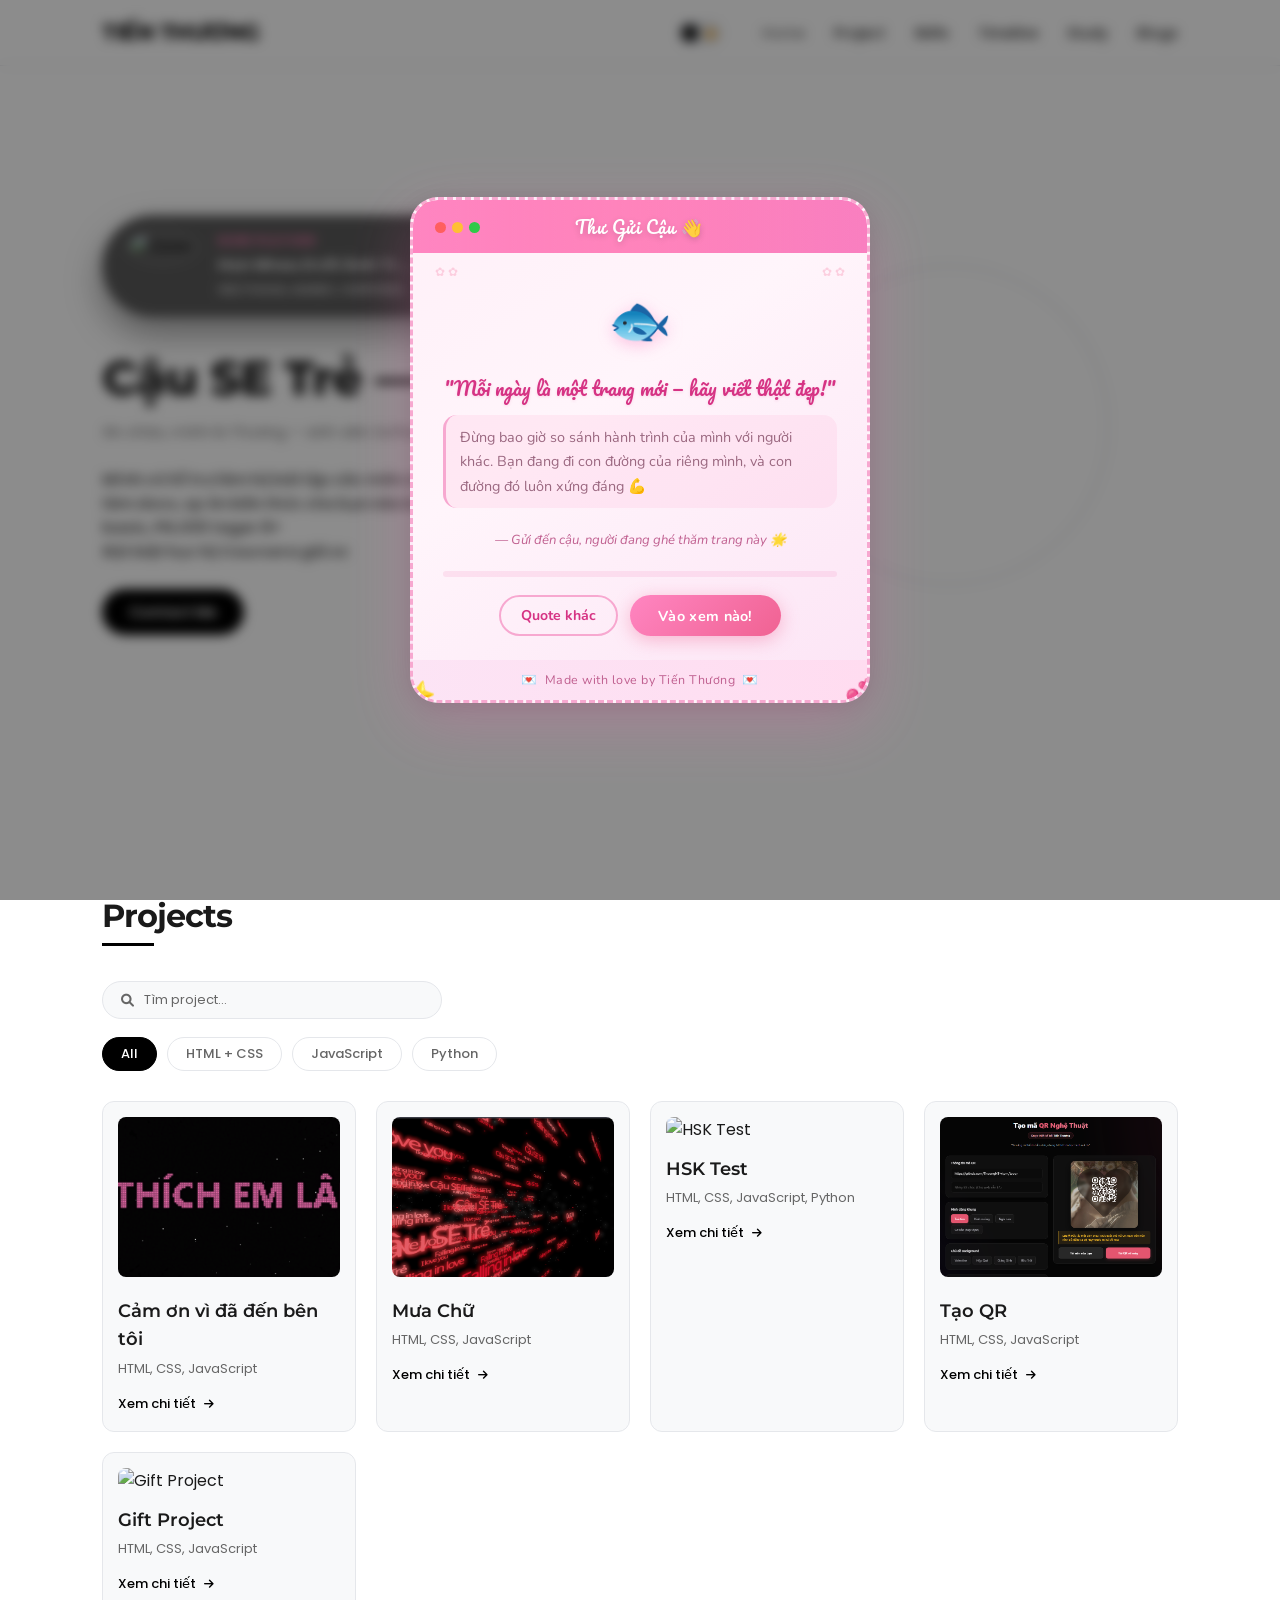
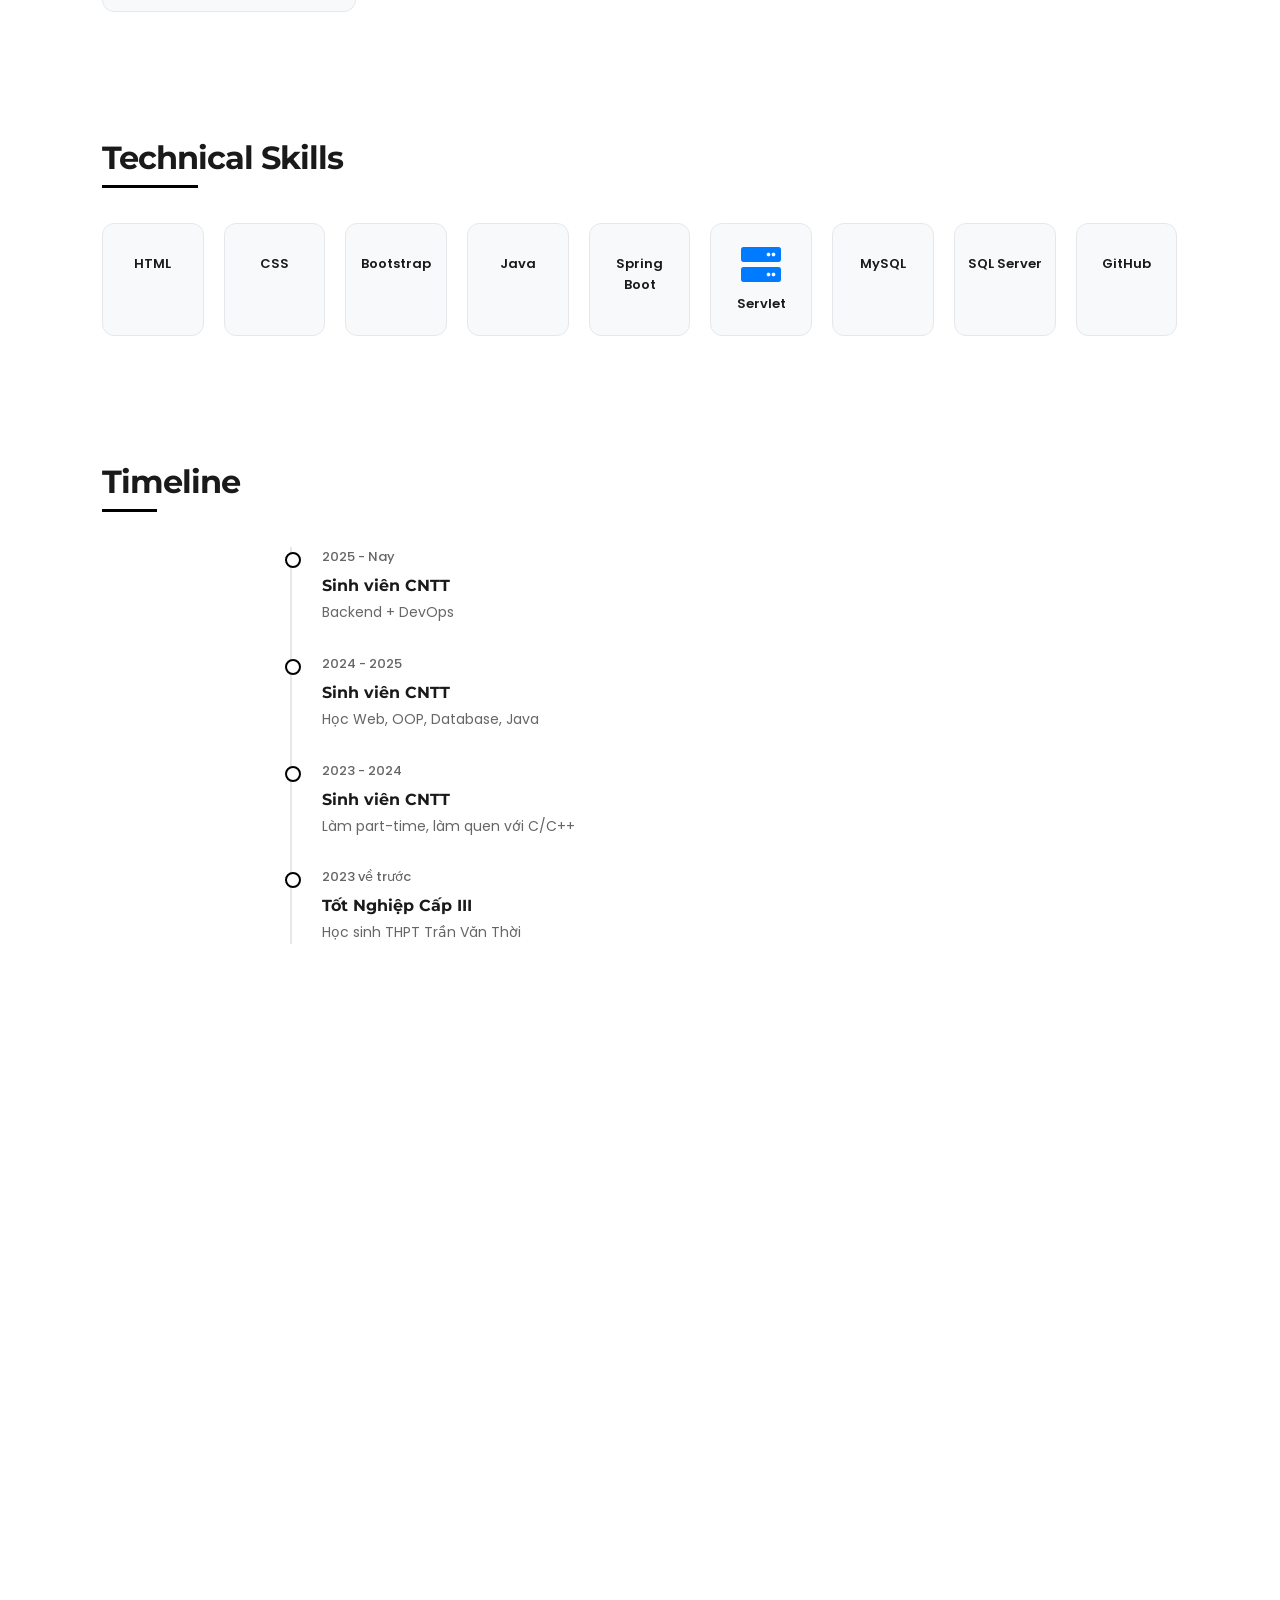
==== index.html @ 3445d82c "feat: implement welcome letter popup with supporting CSS, JS modules, and audio assets" ====
<!doctype html>
<html lang="vi">

<head>
  <meta charset="utf-8" />
  <meta name="viewport" content="width=device-width, initial-scale=1, viewport-fit=cover" />
  <meta name="theme-color" content="#111111" />
  <meta name="description"
    content="Portfolio của Nguyễn Tiến Thương - Sinh viên Software Engineering chuyên Backend, Java và Web Development. Chia sẻ dự án và tài liệu học tập CNTT." />

  <meta name="keywords"
    content="Nguyễn Tiến Thương, Thuong-Dev, Software Engineering, Java, Spring Boot, Portfolio sinh viên CNTT" />

  <meta name="author" content="Nguyễn Tiến Thương" />

  <link rel="canonical" href="https://thuongnt-ktpm.github.io/" />
  <meta property="og:title" content="Thuong-Dev — Software Engineering Portfolio" />
  <meta property="og:description" content="Khám phá các dự án lập trình và kho tài liệu học tập của Tiến Thương." />
  <meta property="og:image" content="image/avata.jpg" />
  <meta property="og:url" content="https://thuongnt-ktpm.github.io/" />
  <meta property="og:type" content="website" />

  <link rel="apple-touch-icon" sizes="180x180" href="image/apple-touch-icon.png" />

  <link rel="icon" type="image/png" sizes="32x32" href="image/favicon-32x32.png" />
  <link rel="icon" type="image/png" sizes="16x16" href="image/favicon-16x16.png" />
  <title>Thuong-Dev — Portfolio</title>

  <link rel="preconnect" href="https://fonts.googleapis.com" />
  <link rel="preconnect" href="https://fonts.gstatic.com" crossorigin />
  <link
    href="https://fonts.googleapis.com/css2?family=Inter:wght@300;400;500;600&family=Montserrat:wght@700;800&family=Poppins:wght@300;400;500;600&display=swap"
    rel="stylesheet" />

  <link rel="stylesheet" href="https://cdnjs.cloudflare.com/ajax/libs/font-awesome/6.0.0/css/all.min.css" />
  <link rel="stylesheet" href="https://cdn.jsdelivr.net/gh/devicons/devicon@latest/devicon.min.css" />

  <link rel="preload" href="image/avata.jpg" as="image" />
  <link id="theme-link" rel="stylesheet" href="css/styles.css" />
  <link rel="stylesheet" href="css/welcome-letter.css" />

  <script async src="https://www.googletagmanager.com/gtag/js?id=G-7ZXRVPT543"></script>
  <script>
    window.dataLayer = window.dataLayer || [];
    function gtag() {
      dataLayer.push(arguments);
    }
    gtag("js", new Date());

    gtag("config", "G-7ZXRVPT543");
  </script>

  <script src="https://cdn.jsdelivr.net/npm/canvas-confetti@1.9.2/dist/confetti.browser.min.js"></script>
</head>

<body>
  <div id="reading-progress"></div>
  <header class="animate-scroll from-top">
    <a href="#" class="logo">Tiến Thương</a>
    <div class="header-right">
      <div id="theme-toggle">
        <i class="fas fa-sun icon-sun"></i><i class="fas fa-moon icon-moon"></i>
      </div>
      <nav class="navbar">
        <a href="#home" class="active">Home</a>
        <a href="#projects">Project</a>
        <a href="#skills">Skills</a>
        <a href="#timeline">Timeline</a>
        <a href="#study">Study</a>
        <a href="https://thuongnt-ktpm.github.io/my-blog/" target="_blank">Blogs</a>
      </nav>
      <i class="fas fa-bars" id="menu-icon"></i>
    </div>
  </header>

  <section id="home" class="unified-hero">
    <div class="hero-text animate-scroll from-left">
      <div class="music-widget" id="musicWidget">
        <div class="album-wrapper">
          <img src="image/avata.jpg" alt="Cover" class="cover" id="trackCover" />
        </div>

        <div class="info">
          <div class="tag">NOW PLAYING</div>
          <h3 class="title" id="trackTitle">Hẹn Nhau Dưới Ánh Trăng</h3>
          <p class="artist" id="trackArtist">HIEUTHUHAI, MANBO, HURRYKNG</p>
        </div>

        <div class="controls-wrapper">
          <button class="prev-btn" id="prevBtn"><i class="fas fa-step-backward"></i></button>
          <button class="play-btn" id="playBtn">
            <div class="icon-play"></div>
            <div class="icon-pause"></div>
          </button>
          <button class="next-btn" id="nextBtn"><i class="fas fa-step-forward"></i></button>
        </div>

        <audio id="audioPlayer" src="hennhauduoianhtrang.mp3"></audio>
      </div>

      <h1>
        Cậu SE Trẻ — <span id="typing-text"></span><span class="typing-cursor">|</span>
      </h1>
      <p class="bio">
        Xin chào, mình là Thương — sinh viên Software Engineering.<br /><br />
        <b>
          Mình có hỗ trợ làm hộ bài tập các môn chuyên ngành, slide, edit video, làm docx, sp ôn kiến thức
          cho bạn nào bị mất gốc Java và HTML+CSS basic, PRJ301 tager 8+
          <strong><br />Đặt biệt học hộ Coursera giá sv</strong>
        </b>
      </p>
      <a href="https://m.me/tien.thuong.674774" class="study-btn" style="padding: 10px 25px; font-size: 14px"
        target="_blank">Contact Me</a>
    </div>
    <div class="hero-img animate-scroll from-right">
      <img src="image/avata.jpg" alt="Avatar" />
    </div>
  </section>

  <section id="projects">
    <h2 class="heading animate-scroll from-bottom">Projects</h2>

    <div class="project-search-wrap">
      <i class="fas fa-search"></i>
      <input type="text" id="projectSearch" placeholder="Tìm project..." autocomplete="off" />
    </div>

    <div class="project-filters">
      <button class="filter-btn active" data-filter="all">All</button>
      <button class="filter-btn" data-filter="html-css">HTML + CSS</button>
      <button class="filter-btn" data-filter="javascript">JavaScript</button>
      <button class="filter-btn" data-filter="python">Python</button>
    </div>
    <div class="projects-grid"></div>
    <div class="projects-grid">
      <div class="project-card animate-scroll from-left" data-tags="html-css javascript">
        <img src="image/image.png" alt="anh thich em rồi" loading="lazy" />
        <div class="project-info">
          <h4>Cảm ơn vì đã đến bên tôi</h4>
          <p>HTML, CSS, JavaScript</p>
          <a href="https://thuongnt-ktpm.github.io/tienthuongchu/" target="_blank" class="project-btn">
            Xem chi tiết <i class="fas fa-arrow-right"></i>
          </a>
        </div>
      </div>
      <div class="project-card animate-scroll from-left" data-tags="html-css javascript">
        <img src="image/muachu.png" alt="Mưa Chữ" loading="lazy" />
        <div class="project-info">
          <h4>Mưa Chữ</h4>
          <p>HTML, CSS, JavaScript</p>
          <a href="https://thuongnt-ktpm.github.io/thuongkv/" target="_blank" class="project-btn">
            Xem chi tiết <i class="fas fa-arrow-right"></i>
          </a>
        </div>
      </div>

      <div class="project-card animate-scroll from-right" data-tags="html-css javascript python">
        <img src="image/hsk.png" alt="HSK Test" loading="lazy" />
        <div class="project-info">
          <h4>HSK Test</h4>
          <p>HTML, CSS, JavaScript, Python</p>
          <a href="https://thuongnt-ktpm.github.io/kkk/" target="_blank" class="project-btn">
            Xem chi tiết <i class="fas fa-arrow-right"></i>
          </a>
        </div>
      </div>

      <div class="project-card animate-scroll from-left" data-tags="html-css javascript">
        <img src="image/taoqr.png" alt="Tạo QR" loading="lazy" />
        <div class="project-info">
          <h4>Tạo QR</h4>
          <p>HTML, CSS, JavaScript</p>
          <a href="https://thuongnt-ktpm.github.io/taoqr/" target="_blank" class="project-btn">
            Xem chi tiết <i class="fas fa-arrow-right"></i>
          </a>
        </div>
      </div>


      <div class="project-card animate-scroll from-left" data-tags="html-css javascript">
        <img src="image/gopqua.png" alt="Gift Project" loading="lazy" />
        <div class="project-info">
          <h4>Gift Project</h4>
          <p>HTML, CSS, JavaScript</p>
          <a href="https://thuongnt-ktpm.github.io/Demo_hop_qua/" target="_blank" class="project-btn">
            Xem chi tiết <i class="fas fa-arrow-right"></i>
          </a>
        </div>
      </div>


    </div>
  </section>

  <section id="skills">
    <h2 class="heading animate-scroll from-bottom">Technical Skills</h2>
    <div class="skills-grid animate-scroll from-bottom">
      <div class="skill-item" data-tip="Advanced ⭐⭐⭐⭐⭐">
        <i class="devicon-html5-plain colored"></i><span>HTML</span>
      </div>
      <div class="skill-item" data-tip="Advanced ⭐⭐⭐⭐⭐">
        <i class="devicon-css3-plain colored"></i><span>CSS</span>
      </div>
      <div class="skill-item" data-tip="Intermediate ⭐⭐⭐">
        <i class="devicon-bootstrap-plain colored"></i><span>Bootstrap</span>
      </div>

      <div class="skill-item" data-tip="Intermediate ⭐⭐⭐⭐⭐">
        <i class="devicon-java-plain colored"></i>
        <span>Java</span>
      </div>

      <div class="skill-item" data-tip="Beginner ⭐⭐">
        <i class="devicon-spring-original colored"></i><span>Spring Boot</span>
      </div>
      <div class="skill-item" data-tip="Intermediate ⭐⭐⭐⭐⭐">
        <i class="fas fa-server" style="color: #007bff"></i><span>Servlet</span>
      </div>
      <div class="skill-item" data-tip="Intermediate ⭐⭐⭐⭐">
        <i class="devicon-mysql-plain colored"></i><span>MySQL</span>
      </div>
      <div class="skill-item" data-tip="Intermediate ⭐⭐⭐⭐">
        <i class="devicon-microsoftsqlserver-plain colored"></i>
        <span>SQL Server</span>
      </div>
      <div class="skill-item" data-tip="Daily use ⭐⭐⭐⭐⭐">
        <i class="devicon-github-original"></i><span>GitHub</span>
      </div>
    </div>
  </section>

  <section id="timeline">
    <h2 class="heading animate-scroll from-bottom">Timeline</h2>
    <div class="timeline-container">
      <div class="timeline-item animate-scroll from-left">
        <span class="time-stamp">2025 - Nay</span>
        <div class="timeline-content">
          <h3>Sinh viên CNTT</h3>
          <p>Backend + DevOps</p>
        </div>
      </div>
      <div class="timeline-item animate-scroll from-right">
        <span class="time-stamp">2024 - 2025</span>
        <div class="timeline-content">
          <h3>Sinh viên CNTT</h3>
          <p>Học Web, OOP, Database, Java</p>
        </div>
      </div>
      <div class="timeline-item animate-scroll from-left">
        <span class="time-stamp">2023 - 2024</span>
        <div class="timeline-content">
          <h3>Sinh viên CNTT</h3>
          <p>Làm part-time, làm quen với C/C++</p>
        </div>
      </div>
      <div class="timeline-item animate-scroll from-right">
        <span class="time-stamp">2023 về trước</span>
        <div class="timeline-content">
          <h3>Tốt Nghiệp Cấp III</h3>
          <p>Học sinh THPT Trần Văn Thời</p>
        </div>
      </div>
    </div>
  </section>

  <section id="study">
    <div class="study-banner animate-scroll from-bottom">
      <h2>Study Materials</h2>
      <p>Kho tài liệu trong quá trình học đại học</p>
      <a href="https://thuongnt-ktpm.github.io/learn/" target="_blank" class="study-btn">
        Truy cập ngay
        <i class="fas fa-external-link-alt" style="margin-left: 10px"></i>
      </a>
    </div>
  </section>

  <button id="scroll-top" aria-label="Scroll to top">
    <i class="fas fa-arrow-up"></i>
  </button>

  <footer class="animate-scroll from-bottom" id="end">
    <div class="social-icons">
      <a href="https://www.facebook.com/tien.thuong.674774" class="social-link" target="_blank" rel="noopener"><i
          class="fab fa-facebook-f"></i></a>
      <a href="https://github.com/thuongnt-ktpm" class="social-link" target="_blank" rel="noopener"><i
          class="fab fa-github"></i></a>
      <button class="copy-email-btn" id="copyEmailBtn" title="Copy email">
        <i class="fas fa-envelope"></i>
        <span class="tooltip">Đã copy! 📋</span>
      </button>
      <a href="https://www.tiktok.com/@tin.thuong49" class="social-link"><i class="fab fa-tiktok"></i></a>
    </div>
    <div class="visitor-badge">
      <span>👁️ Lượt xem:</span>
      <img src="https://hits.sh/thuongnt-ktpm.github.io.svg?style=flat-square&color=555&labelColor=000"
        alt="visitor count" loading="lazy" />
    </div>
    <p style="margin-top: 15px">© 2024 Nguyen Tien Thuong. Thanks.</p>
  </footer>


  <div class="letter-hearts" id="letterHearts">
    <span>💕</span><span>🌸</span><span>✨</span><span>💖</span><span>🌷</span>
    <span>⭐</span><span>💫</span><span>🌺</span><span>💗</span><span>🎀</span>
  </div>


  <div id="welcome-overlay" role="dialog" aria-modal="true" aria-labelledby="letter-title">
    <div id="welcome-letter">

      <span class="letter-sticker letter-sticker-tl" style="--r:-20deg">🎀</span>
      <span class="letter-sticker letter-sticker-tr" style="--r:20deg">🌸</span>
      <span class="letter-sticker letter-sticker-bl" style="--r:15deg">⭐</span>
      <span class="letter-sticker letter-sticker-br" style="--r:-15deg">💕</span>


      <div class="letter-header">
        <div class="letter-dots">
          <span></span><span></span><span></span>
        </div>
        <span class="letter-brand">Thư Gửi Cậu <span class="wave-emoji">👋</span></span>
        <div style="width:48px"></div>
      </div>


      <div class="letter-body">
        <span class="letter-icon" id="letterIcon">🌸</span>
        <p class="letter-quote" id="letter-title"></p>
        <p class="letter-sub" id="letterSub"></p>
        <p class="letter-author" id="letterAuthor"></p>


        <div class="letter-progress-wrap">
          <div class="letter-progress-bar" id="letterProgressBar"></div>
        </div>

        <div class="letter-actions">
          <button class="btn-next-quote" id="btnNextQuote" onclick="nextWelcomeQuote()"> Quote khác</button>
          <button class="btn-close-letter" id="btnCloseLetter" onclick="closeWelcomeLetter()">Vào xem nào!</button>
        </div>
      </div>


      <div class="letter-footer">
        💌 &nbsp;Made with love by Tiến Thương &nbsp;💌
      </div>
    </div>
  </div>


  <script src="js/notifications.js" defer></script>
  <script src="js/ui-core.js" defer></script>
  <script src="js/navigation.js" defer></script>
  <script src="js/effects.js" defer></script>
  <script src="js/projects.js" defer></script>
  <script src="js/music.js" defer></script>

  <script src="js/welcome-letter.js" defer></script>
</body>

</html>
---- css/styles.css ----
/* --- CSS VARIABLES --- */
:root {
  --bg-color: #ffffff;
  --card-bg: #f8f9fa;
  --text-color: #1a1a1a;
  --text-muted: #666666;
  --accent-color: #000000;
  --border-color: #e5e7eb;
  --header-bg: rgba(255, 255, 255, 0.95);
  --shadow: 0 4px 15px rgba(0, 0, 0, 0.05);
  --transition: all 0.3s ease-in-out;
}

body.dark-mode {
  --bg-color: #111111;
  --card-bg: #1f1f1f;
  --text-color: #ffffff;
  --text-muted: #a0a0a0;
  --accent-color: #ffffff;
  --border-color: #333333;
  --header-bg: rgba(17, 17, 17, 0.95);
  --shadow: 0 4px 15px rgba(255, 255, 255, 0.05);
}

* {
  margin: 0;
  padding: 0;
  box-sizing: border-box;
  text-decoration: none;
  list-style: none;
  scroll-behavior: smooth;
}

a, button, .play-btn, #theme-toggle, #menu-icon {
  -webkit-tap-highlight-color: transparent;
  touch-action: manipulation;
}


body {
  font-family: "Poppins", sans-serif;
  background-color: var(--bg-color);
  color: var(--text-color);
  line-height: 1.6;
  overflow-x: hidden;
  transition: background-color 0.3s, color 0.3s;
}

/* Custom Scrollbar */
::-webkit-scrollbar {
  width: 8px;
}

::-webkit-scrollbar-track {
  background: var(--bg-color);
}

::-webkit-scrollbar-thumb {
  background: #888;
  border-radius: 4px;
}

::-webkit-scrollbar-thumb:hover {
  background: #555;
}

/* --- HEADER --- */
header {
  position: fixed;
  top: 0;
  width: 100%;
  padding: 15px 8%;
  background: var(--header-bg);
  backdrop-filter: blur(10px);
  display: flex;
  justify-content: space-between;
  align-items: center;
  z-index: 1000;
  border-bottom: 1px solid var(--border-color);
}

.logo {

  font-family: 'Montserrat', sans-serif;
  font-size: 22px;
  font-weight: 800;
  color: var(--text-color);
  letter-spacing: -0.5px;
  text-transform: uppercase;
}

.header-right {
  display: flex;
  align-items: center;
  gap: 15px;
}

.navbar a {
  font-size: 14px;
  color: var(--text-color);
  margin-left: 25px;
  font-weight: 500;
  transition: var(--transition);
}

.navbar a:hover,
.navbar a.active {
  color: var(--text-muted);
}



#menu-icon {
  font-size: 22px;
  color: var(--text-color);
  display: none;
  cursor: pointer;
}

/* --- SECTIONS --- */
section {
  padding: 80px 8% 40px;
  overflow: hidden;
}

.heading {

  font-family: 'Montserrat', sans-serif;
  font-size: 32px;
  margin-bottom: 40px;
  font-weight: 700;
  position: relative;
  display: inline-block;
  letter-spacing: -1px;
}

.heading::after {
  content: '';
  position: absolute;
  width: 40%;
  height: 3px;
  background: var(--accent-color);
  bottom: -5px;
  left: 0;
}

/* --- HERO --- */
.unified-hero {
  min-height: 90vh;
  display: flex;
  align-items: center;
  justify-content: center;
  gap: 3rem;
}

.hero-text {
  flex: 1;
}

.hero-text h1 {

  font-family: 'Montserrat', sans-serif;
  font-size: 48px;
  font-weight: 800;
  margin: 10px 0;
  line-height: 1.1;
  letter-spacing: -1px;
}

.bio {
  margin: 15px 0 25px;
  color: var(--text-muted);
  font-size: 15px;
}

/* AVATAR */
.hero-img {
  flex: 0.8;
  display: flex;
  justify-content: center;
}

.hero-img img {
  width: 320px;
  height: 320px;
  border-radius: 50%;
  object-fit: cover;
  border: 2px solid var(--border-color);
  transition: transform 0.4s ease, filter 0.3s ease;
}

.hero-img img:hover {
  transform: scale(1.1);
  border-color: var(--accent-color);
}

/* --- PROJECTS --- */
.projects-grid {
  display: grid;
  grid-template-columns: repeat(auto-fit, minmax(250px, 1fr));
  gap: 20px;
  justify-content: center;
}

.project-card {
  background: var(--card-bg);
  padding: 15px;
  border-radius: 12px;
  border: 1px solid var(--border-color);
  transition: var(--transition);
  max-width: 300px;
  margin: 0 auto;
  width: 100%;
}

.project-card:hover {
  transform: translateY(-5px);
  border-color: var(--accent-color);
  box-shadow: var(--shadow);
}

.project-card img {
  width: 100%;
  height: 160px;
  object-fit: cover;
  border-radius: 8px;
  margin-bottom: 12px;
  filter: grayscale(20%);
}

.project-info h4 {
  font-size: 18px;
  margin-bottom: 5px;
  font-weight: 600;
  font-family: 'Montserrat', sans-serif;
}

.project-info p {
  font-size: 13px;
  color: var(--text-muted);
  margin-bottom: 10px;
}

.project-btn {
  display: inline-block;
  font-size: 13px;
  font-weight: 500;
  color: var(--accent-color);
  text-decoration: none;
  border-bottom: 1px solid transparent;
  transition: var(--transition);
}

.project-btn:hover {
  border-bottom: 1px solid var(--accent-color);
  gap: 5px;
}

.project-btn i {
  margin-left: 5px;
  font-size: 11px;
  transition: transform 0.3s;
}

.project-btn:hover i {
  transform: translateX(3px);
}

/* --- SKILLS --- */
.skills-grid {
  display: grid;
  grid-template-columns: repeat(auto-fit, minmax(100px, 1fr));
  gap: 20px;
  text-align: center;
}

.skill-item {
  background: var(--card-bg);
  padding: 20px 10px;
  border-radius: 12px;
  border: 1px solid var(--border-color);
  transition: var(--transition);
  display: flex;
  flex-direction: column;
  align-items: center;
  gap: 10px;
  position: relative; /* for tooltip */
}

.skill-item:hover {
  transform: translateY(-5px);
  box-shadow: var(--shadow);
  background: var(--bg-color);
}

.skill-item i {
  font-size: 40px;
  transition: transform 0.3s;
}

.skill-item:hover i {
  transform: scale(1.1);
}

.skill-item span {
  font-size: 13px;
  font-weight: 600;
  color: var(--text-color);
}

/* --- TIMELINE --- */
.timeline-container {
  position: relative;
  max-width: 700px;
  margin: 0 auto;
  border-left: 2px solid var(--border-color);
  padding-left: 30px;
}

.timeline-item {
  position: relative;
  margin-bottom: 30px;
}

.timeline-item::before {
  content: '';
  position: absolute;
  left: -37px;
  top: 5px;
  width: 12px;
  height: 12px;
  background: var(--bg-color);
  border: 2px solid var(--accent-color);
  border-radius: 50%;
}

.time-stamp {
  font-size: 13px;
  color: var(--text-muted);
  font-weight: 500;
  display: block;
  margin-bottom: 5px;
}

.timeline-content h3 {
  font-size: 16px;
  margin-bottom: 3px;
  font-family: 'Montserrat', sans-serif;
  font-weight: 700;
}

.timeline-content p {
  font-size: 14px;
  color: var(--text-muted);
}

/* --- STUDY MATERIAL --- */
.study-banner {
  background: var(--card-bg);
  padding: 40px;
  text-align: center;
  border-radius: 15px;
  border: 1px solid var(--border-color);
  max-width: 600px;
  margin: 0 auto;
}

.study-banner h2 {
  font-size: 24px;
  margin-bottom: 10px;
  font-family: 'Montserrat', sans-serif;
}

.study-btn {
  display: inline-flex;
  align-items: center;
  padding: 12px 30px;
  background: var(--accent-color);
  color: var(--bg-color);
  border-radius: 50px;
  font-weight: 600;
  transition: var(--transition);
  border: 2px solid var(--accent-color);
  font-size: 14px;
}

.study-btn:hover {
  background: transparent;
  color: var(--accent-color);
}

/* --- FOOTER --- */
footer {
  padding: 40px 10%;
  background: var(--card-bg);
  text-align: center;
  border-top: 1px solid var(--border-color);
  margin-top: 50px;
}

.social-icons {
  display: flex;
  justify-content: center;
  gap: 20px;
  margin-bottom: 10px;
}

.social-link {
  display: flex;
  justify-content: center;
  align-items: center;
  width: 40px;
  height: 40px;
  border-radius: 50%;
  border: 1px solid var(--border-color);
  color: var(--text-color);
  font-size: 18px;
  transition: var(--transition);
}

.social-link:hover {
  background: var(--accent-color);
  color: var(--bg-color);
  border-color: var(--accent-color);
  transform: translateY(-3px);
}

footer p {
  color: var(--text-muted);
  font-size: 13px;
}

/* RESPONSIVE */
@media (max-width: 768px) {
  .unified-hero {
    flex-direction: column-reverse;
    text-align: center;
    gap: 1.5rem;
    padding-top: 100px;
    min-height: auto;
  }

  .hero-img img {
    width: 220px;
    height: 220px;
  }

  .hero-text h1 {
    font-size: 34px;
    line-height: 1.2;
  }

  .heading {
    font-size: 26px;
    margin-bottom: 25px;
  }

  .bio {
    font-size: 14px;
  }

  .navbar {
    display: none;
    position: absolute;
    top: 100%;
    left: 0;
    width: 100%;
    background: var(--bg-color);
    flex-direction: column;
    padding: 15px 0;
    border-bottom: 1px solid var(--border-color);
    box-shadow: 0 10px 20px rgba(0,0,0,0.1);
  }

  .navbar a {
    margin: 5px 0;
    padding: 12px;
    font-size: 16px;
    text-align: center;
    display: block;
    width: 100%;
  }

  .navbar.active {
    display: flex;
  }

  #menu-icon {
    display: block;
  }

  section {
    padding: 50px 5% 30px;
  }
}


/* ANIMATION CLASSES */
.animate-scroll {
  opacity: 0;
  transition: all 1s ease-out;
  filter: blur(5px);
  will-change: opacity, transform, filter;
}

.from-left {
  transform: translateX(-50px);
}

.from-right {
  transform: translateX(50px);
}

.from-bottom {
  transform: translateY(50px);
}

.from-top {
  transform: translateY(-30px);
}

.animate-scroll.active {
  opacity: 1;
  transform: translate(0, 0);
  filter: blur(0);
}

/* === CSS MUSIC WIDGET (BẢN TO & RÕ CHỮ) === */
.music-widget {
  /* Tăng độ đậm nền để chữ nổi hơn (kính mờ tối màu) */
  background: rgba(20, 20, 20, 0.7);
  backdrop-filter: blur(15px);
  -webkit-backdrop-filter: blur(15px);
  /* Hỗ trợ Safari */

  /* Viền sáng hơn chút để tạo khối */
  border: 1px solid rgba(255, 255, 255, 0.15);

  /* Bo tròn & Kích thước to hơn */
  border-radius: 60px;
  padding: 15px 25px;
  /* Tăng khoảng cách lề */

  display: flex;
  align-items: center;
  width: fit-content;
  min-width: 380px;
  /* Kéo dài chiều ngang ra */
  max-width: 100%;
  margin-bottom: 35px;

  /* Đổ bóng đậm hơn để widget "bay" lên khỏi nền */
  box-shadow: 0 15px 35px rgba(0, 0, 0, 0.4);
  transition: all 0.3s ease;
}

.music-widget:hover {
  background: rgba(30, 30, 30, 0.9);
  border-color: rgba(255, 255, 255, 0.3);
  transform: translateY(-3px);
}

/* Ảnh bìa (To hơn) */
.album-wrapper {
  width: 70px;
  /* Tăng từ 55px -> 70px */
  height: 70px;
  margin-right: 20px;
  flex-shrink: 0;
  position: relative;
}

.cover {
  width: 100%;
  height: 100%;
  border-radius: 50%;
  object-fit: cover;
  border: 3px solid rgba(255, 255, 255, 0.2);

  /* Animation xoay */
  animation: rotateCover 10s linear infinite;
  animation-play-state: paused;
}

.music-widget.playing .cover {
  animation-play-state: running;
}

@keyframes rotateCover {
  from {
    transform: rotate(0deg);
  }

  to {
    transform: rotate(360deg);
  }
}

/* Phần chữ (Chỉnh lại cho rõ) */
.info {
  flex-grow: 1;
  padding-right: 15px;
  display: flex;
  flex-direction: column;
  justify-content: center;
}

.music-widget .tag {
  font-size: 10px;
  /* To hơn xíu */
  font-weight: 800;
  color: #ff7eb3;
  /* Màu hồng neon */
  letter-spacing: 1.5px;
  margin-bottom: 4px;
  text-transform: uppercase;
  text-shadow: 0 0 10px rgba(255, 126, 179, 0.4);
  /* Phát sáng nhẹ */
}

.music-widget .title {
  font-size: 16px;
  /* Tăng cỡ chữ tên bài hát */
  font-weight: 700;
  color: #ffffff;
  /* Trắng tinh */
  margin: 0 0 2px 0;
  white-space: nowrap;
  overflow: hidden;
  text-overflow: ellipsis;
  max-width: 200px;
  /* Thêm bóng đen dưới chữ để nổi bần bật trên nền bất kỳ */
  text-shadow: 0 2px 4px rgba(0, 0, 0, 0.8);
}

.music-widget .artist {
  font-size: 12px;
  color: #e0e0e0;
  /* Xám sáng hơn để dễ đọc */
  font-weight: 500;
}

/* --- NÚT PLAY (To hơn & Cute) --- */
.play-btn {
  width: 52px;
  height: 52px;
  border-radius: 50%;
  border: none;
  cursor: pointer;
  background: linear-gradient(135deg, #ff7eb3 0%, #8e44ad 100%);
  box-shadow: 0 5px 15px rgba(255, 117, 140, 0.4);
  display: flex;
  justify-content: center;
  align-items: center;
  transition: transform 0.2s cubic-bezier(0.175, 0.885, 0.32, 1.275);
  flex-shrink: 0;
}

/* --- MUSIC CONTROLS --- */
.controls-wrapper {
  display: flex;
  align-items: center;
  gap: 12px;
  margin-left: auto;
}

.prev-btn, .next-btn {
  width: 38px;
  height: 38px;
  border-radius: 50%;
  border: 1px solid rgba(255, 255, 255, 0.2);
  background: rgba(255, 255, 255, 0.05);
  color: #fff;
  display: flex;
  justify-content: center;
  align-items: center;
  cursor: pointer;
  transition: all 0.2s ease;
  font-size: 14px;
}

.prev-btn:hover, .next-btn:hover {
  background: rgba(255, 255, 255, 0.15);
  transform: scale(1.1);
  border-color: #ff7eb3;
}

.play-btn:hover {
  transform: scale(1.1);
  box-shadow: 0 8px 25px rgba(255, 117, 140, 0.7);
}

.play-btn:active {
  transform: scale(0.95);
}

.icon-play {
  width: 0;
  height: 0;
  border-top: 9px solid transparent;
  border-bottom: 9px solid transparent;
  border-left: 16px solid #fff;
  /* Icon to hơn */
  margin-left: 5px;
}

.icon-pause {
  width: 14px;
  height: 18px;
  border-left: 5px solid #fff;
  border-right: 5px solid #fff;
  display: none;
}

.music-widget.playing .icon-play {
  display: none;
}

.music-widget.playing .icon-pause {
  display: block;
}

/* Mobile */
@media (max-width: 768px) {
  .music-widget {
    min-width: unset;
    width: 100%;
    border-radius: 25px;
    padding: 12px 15px;
    border: 1px solid rgba(255, 255, 255, 0.1);
  }

  .album-wrapper {
    width: 55px;
    height: 55px;
    margin-right: 15px;
  }

  .music-widget .title {
    max-width: 140px;
    font-size: 14px;
  }

  .music-widget .artist {
    font-size: 11px;
  }

  .play-btn {
    width: 45px;
    height: 45px;
  }

  .prev-btn, .next-btn {
    width: 32px;
    height: 32px;
    font-size: 12px;
  }

  .controls-wrapper {
    gap: 8px;
  }

  .icon-play {
    border-left: 14px solid #fff;
    border-top: 8px solid transparent;
    border-bottom: 8px solid transparent;
  }
}

/* ============================================================
   NEW FEATURES
   ============================================================ */

/* --- DARK / LIGHT MODE TOGGLE --- */
#theme-toggle {
  cursor: pointer;
  width: 44px;
  height: 24px;
  background: var(--border-color);
  border-radius: 50px;
  position: relative;
  transition: background 0.3s;
  flex-shrink: 0;
}

#theme-toggle::after {
  content: '';
  position: absolute;
  width: 18px;
  height: 18px;
  background: var(--text-color);
  border-radius: 50%;
  top: 3px;
  left: 3px;
  transition: transform 0.3s, background 0.3s;
}

body.dark-mode #theme-toggle {
  background: #555;
}

body.dark-mode #theme-toggle::after {
  transform: translateX(20px);
}

/* toggle icon inside */
#theme-toggle i {
  position: absolute;
  font-size: 11px;
  top: 50%;
  transform: translateY(-50%);
  transition: opacity 0.3s;
  pointer-events: none;
}
#theme-toggle .icon-sun { right: 5px; opacity: 1; color: #f5a623; }
#theme-toggle .icon-moon { left: 5px; opacity: 0; color: #fff; }

body.dark-mode #theme-toggle .icon-sun { opacity: 0; }
body.dark-mode #theme-toggle .icon-moon { opacity: 1; }

/* --- SCROLL TO TOP BUTTON --- */
#scroll-top {
  position: fixed;
  bottom: 30px;
  right: 30px;
  width: 44px;
  height: 44px;
  border-radius: 50%;
  background: var(--accent-color);
  color: var(--bg-color);
  border: none;
  font-size: 18px;
  cursor: pointer;
  display: flex;
  align-items: center;
  justify-content: center;
  z-index: 999;
  opacity: 0;
  transform: translateY(20px);
  transition: opacity 0.3s, transform 0.3s;
  box-shadow: 0 4px 15px rgba(0,0,0,0.2);
}

#scroll-top.visible {
  opacity: 1;
  transform: translateY(0);
}

#scroll-top:hover {
  transform: translateY(-3px);
  box-shadow: 0 8px 20px rgba(0,0,0,0.3);
}

/* --- PROJECT FILTER TABS --- */
.project-filters {
  display: flex;
  flex-wrap: wrap;
  gap: 10px;
  margin-bottom: 30px;
}

.filter-btn {
  padding: 6px 18px;
  border-radius: 50px;
  border: 1px solid var(--border-color);
  background: transparent;
  color: var(--text-muted);
  font-size: 13px;
  font-weight: 500;
  cursor: pointer;
  transition: var(--transition);
  font-family: 'Poppins', sans-serif;
}

.filter-btn:hover,
.filter-btn.active {
  background: var(--accent-color);
  color: var(--bg-color);
  border-color: var(--accent-color);
}

.project-card.hidden {
  display: none;
}

/* --- VISITOR COUNTER --- */
.visitor-badge {
  display: inline-flex;
  align-items: center;
  gap: 6px;
  margin-top: 8px;
  font-size: 13px;
  color: var(--text-muted);
}

/* --- COPY EMAIL BUTTON --- */
.copy-email-btn {
  background: none;
  cursor: pointer;
  color: var(--text-color);
  font-size: 18px;
  width: 40px;
  height: 40px;
  border-radius: 50%;
  border: 1px solid var(--border-color);
  display: flex;
  align-items: center;
  justify-content: center;
  transition: var(--transition);
  position: relative;
}

.copy-email-btn:hover {
  background: var(--accent-color);
  color: var(--bg-color);
  border-color: var(--accent-color);
  transform: translateY(-3px);
}

.copy-email-btn .tooltip {
  position: absolute;
  bottom: calc(100% + 8px);
  left: 50%;
  transform: translateX(-50%) scale(0.8);
  background: var(--accent-color);
  color: var(--bg-color);
  font-size: 11px;
  padding: 4px 10px;
  border-radius: 20px;
  white-space: nowrap;
  opacity: 0;
  pointer-events: none;
  transition: opacity 0.2s, transform 0.2s;
  font-family: 'Poppins', sans-serif;
}

.copy-email-btn.copied .tooltip {
  opacity: 1;
  transform: translateX(-50%) scale(1);
}

/* ============================================================
   NEW FEATURES V2
   ============================================================ */

/* --- READING PROGRESS BAR --- */
#reading-progress {
  position: fixed;
  top: 0;
  left: 0;
  height: 3px;
  width: 0%;
  background: linear-gradient(90deg, #ff7eb3, #8e44ad);
  z-index: 9999;
  transition: width 0.1s linear;
}

/* --- TYPING CURSOR --- */
.typing-cursor {
  display: inline-block;
  animation: blink 0.7s step-end infinite;
  font-weight: 300;
  opacity: 0.7;
  margin-left: 2px;
}

@keyframes blink {
  0%, 100% { opacity: 1; }
  50%       { opacity: 0; }
}

/* --- PROJECT SEARCH BOX --- */
.project-search-wrap {
  display: flex;
  align-items: center;
  gap: 10px;
  margin-bottom: 18px;
  max-width: 340px;
  background: var(--card-bg);
  border: 1px solid var(--border-color);
  border-radius: 50px;
  padding: 8px 18px;
  transition: var(--transition);
}

.project-search-wrap:focus-within {
  border-color: var(--accent-color);
  box-shadow: 0 0 0 3px rgba(0,0,0,0.07);
}

.project-search-wrap i {
  color: var(--text-muted);
  font-size: 13px;
  flex-shrink: 0;
}

#projectSearch {
  border: none;
  outline: none;
  background: transparent;
  font-family: 'Poppins', sans-serif;
  font-size: 13px;
  color: var(--text-color);
  width: 100%;
}

#projectSearch::placeholder {
  color: var(--text-muted);
}

.skill-item::before {
  content: attr(data-tip);
  position: absolute;
  bottom: calc(100% + 8px);
  left: 50%;
  transform: translateX(-50%) scale(0.85);
  background: var(--accent-color);
  color: var(--bg-color);
  font-size: 11px;
  font-family: 'Poppins', sans-serif;
  padding: 5px 12px;
  border-radius: 20px;
  white-space: nowrap;
  opacity: 0;
  pointer-events: none;
  transition: opacity 0.2s, transform 0.2s;
  z-index: 10;
}

.skill-item:hover::before {
  opacity: 1;
  transform: translateX(-50%) scale(1);
}

/* ============================================================
   MOBILE OPTIMIZATION (max-width: 768px)
   ============================================================ */
@media (max-width: 768px) {

  /* --- Hero H1: typing text xuống dòng riêng, không tràn --- */
  .hero-text h1 {
    font-size: 28px;
    line-height: 1.3;
    word-break: break-word;
  }

  .hero-text h1 .typing-cursor {
    display: inline;
  }

  /* --- Avatar nhỏ hơn chút --- */
  .hero-img img {
    width: 180px;
    height: 180px;
  }

  /* --- Project Search: full width --- */
  .project-search-wrap {
    max-width: 100%;
  }

  /* --- Project Filters: scroll ngang không wrap --- */
  .project-filters {
    flex-wrap: nowrap;
    overflow-x: auto;
    -webkit-overflow-scrolling: touch;
    scrollbar-width: none;
    padding-bottom: 4px;
  }

  .project-filters::-webkit-scrollbar {
    display: none;
  }

  .filter-btn {
    flex-shrink: 0;
    padding: 7px 16px;
  }

  /* --- Scroll to Top: nhỏ hơn, xa edge hơn để không đè cử chỉ iOS --- */
  #scroll-top {
    bottom: 20px;
    right: 16px;
    width: 40px;
    height: 40px;
    font-size: 15px;
  }

  /* --- Skill tooltip: dùng :active thay :hover cho touch --- */
  .skill-item:active::before {
    opacity: 1;
    transform: translateX(-50%) scale(1);
  }

  /* --- Tooltip vị trí: đảm bảo không bị cắt bởi edge screen --- */
  .skill-item::before {
    font-size: 10px;
    padding: 4px 10px;
    bottom: calc(100% + 6px);
  }

  /* --- Timeline: giảm padding --- */
  .timeline-container {
    padding-left: 20px;
  }

  .timeline-item::before {
    left: -27px;
  }

  /* --- Study banner: padding nhỏ hơn --- */
  .study-banner {
    padding: 24px 20px;
  }

  /* --- Footer social icons: to hơn cho ngón tay --- */
  .social-link,
  .copy-email-btn {
    width: 46px;
    height: 46px;
    font-size: 20px;
  }

  /* --- Visitor badge: wrap text --- */
  .visitor-badge {
    flex-wrap: wrap;
    justify-content: center;
    gap: 4px;
  }

  /* --- Disable blur animation trên mobile (tiết kiệm pin + smoother) --- */
  .animate-scroll {
    filter: none !important;
  }

  /* --- Reading progress: dày thêm chút trên touch --- */
  #reading-progress {
    height: 4px;
  }

  /* --- Section padding --- */
  section {
    padding: 60px 4% 30px;
  }
}

/* ============================================================
   SMALL PHONE (max-width: 400px)
   ============================================================ */
@media (max-width: 400px) {
  .hero-text h1 {
    font-size: 24px;
  }

  .logo {
    font-size: 18px;
  }

  .music-widget .title {
    max-width: 110px;
    font-size: 13px;
  }

  .projects-grid {
    grid-template-columns: 1fr;
  }

  .social-icons {
    gap: 12px;
  }
}
---- css/welcome-letter.css ----
/* ===== WELCOME LETTER POPUP ===== */
@import url('https://fonts.googleapis.com/css2?family=Nunito:wght@400;600;700;800&family=Pacifico&display=swap');

/* ---- Overlay backdrop ---- */
#welcome-overlay {
  position: fixed;
  inset: 0;
  background: rgba(0, 0, 0, 0.45);
  backdrop-filter: blur(6px);
  -webkit-backdrop-filter: blur(6px);
  z-index: 99999;
  display: flex;
  align-items: center;
  justify-content: center;
  padding: 20px;
  opacity: 1;
  transition: opacity 0.6s ease, visibility 0.6s ease;
}

#welcome-overlay.hidden {
  opacity: 0;
  pointer-events: none;
  visibility: hidden;
}

/* Hide on mobile devices */
@media (max-width: 768px) {
  #welcome-overlay {
    display: none !important;
  }
}

/* ---- Floating hearts background ---- */
.letter-hearts {
  position: fixed;
  inset: 0;
  pointer-events: none;
  z-index: 99998;
  overflow: hidden;
}

/* Hide on mobile devices */
@media (max-width: 768px) {
  .letter-hearts {
    display: none !important;
  }
}

.letter-hearts span {
  position: absolute;
  bottom: -60px;
  font-size: 1.4rem;
  opacity: 0;
  animation: floatUp linear infinite;
}

.letter-hearts span:nth-child(1)  { left: 5%;  animation-duration: 6s;  animation-delay: 0.2s; font-size: 1.1rem; }
.letter-hearts span:nth-child(2)  { left: 15%; animation-duration: 8s;  animation-delay: 1.1s; font-size: 1.6rem; }
.letter-hearts span:nth-child(3)  { left: 25%; animation-duration: 7s;  animation-delay: 0.5s; font-size: 1.0rem; }
.letter-hearts span:nth-child(4)  { left: 38%; animation-duration: 5s;  animation-delay: 2.0s; font-size: 1.3rem; }
.letter-hearts span:nth-child(5)  { left: 50%; animation-duration: 9s;  animation-delay: 0.8s; font-size: 1.5rem; }
.letter-hearts span:nth-child(6)  { left: 62%; animation-duration: 6.5s;animation-delay: 1.5s; font-size: 1.2rem; }
.letter-hearts span:nth-child(7)  { left: 72%; animation-duration: 7.5s;animation-delay: 0.3s; font-size: 1.0rem; }
.letter-hearts span:nth-child(8)  { left: 82%; animation-duration: 8s;  animation-delay: 1.8s; font-size: 1.4rem; }
.letter-hearts span:nth-child(9)  { left: 90%; animation-duration: 5.5s;animation-delay: 0.6s; font-size: 1.1rem; }
.letter-hearts span:nth-child(10) { left: 47%; animation-duration: 7s;  animation-delay: 2.5s; font-size: 1.3rem; }

@keyframes floatUp {
  0%   { transform: translateY(0) rotate(0deg);   opacity: 0; }
  10%  { opacity: 0.9; }
  90%  { opacity: 0.5; }
  100% { transform: translateY(-110vh) rotate(25deg); opacity: 0; }
}

/* ---- Letter card ---- */
#welcome-letter {
  position: relative;
  background: linear-gradient(145deg, #fff0f8 0%, #fff5fb 40%, #fce4f5 100%);
  border: 3px dashed #f7a8d0;
  border-radius: 28px;
  max-width: 460px;
  width: 100%;
  padding: 0;
  box-shadow:
    0 20px 60px rgba(247, 100, 180, 0.25),
    0 4px 24px rgba(0,0,0,0.12),
    inset 0 1px 0 rgba(255,255,255,0.9);
  animation: letterPop 0.65s cubic-bezier(0.34, 1.56, 0.64, 1) both;
  font-family: 'Nunito', sans-serif;
  overflow: hidden;
}

@keyframes letterPop {
  0%   { transform: scale(0.4) rotate(-8deg); opacity: 0; }
  60%  { transform: scale(1.06) rotate(1deg); opacity: 1; }
  100% { transform: scale(1) rotate(0deg); opacity: 1; }
}

/* ---- Header strip ---- */
.letter-header {
  background: linear-gradient(90deg, #ff85c1, #ff6eb0, #f97fc0);
  padding: 14px 22px 12px;
  display: flex;
  align-items: center;
  justify-content: space-between;
  border-radius: 24px 24px 0 0;
  position: relative;
  overflow: hidden;
}

.letter-header::before {
  content: '';
  position: absolute;
  inset: 0;
  background: linear-gradient(90deg, transparent, rgba(255,255,255,0.15), transparent);
  animation: sheen 3s infinite;
}

@keyframes sheen {
  0%   { transform: skewX(-20deg) translateX(-120%); }
  100% { transform: skewX(-20deg) translateX(220%); }
}

.letter-brand {
  font-family: 'Pacifico', cursive;
  color: #fff;
  font-size: 1.05rem;
  text-shadow: 0 2px 6px rgba(0,0,0,0.2);
  letter-spacing: 0.5px;
}

.letter-brand .wave-emoji {
  display: inline-block;
  animation: wave 1.4s ease-in-out infinite;
  transform-origin: 70% 70%;
}

@keyframes wave {
  0%,100% { transform: rotate(0deg); }
  30%      { transform: rotate(20deg); }
  60%      { transform: rotate(-10deg); }
  80%      { transform: rotate(15deg); }
}

.letter-dots {
  display: flex;
  gap: 6px;
}

.letter-dots span {
  width: 11px;
  height: 11px;
  border-radius: 50%;
  background: rgba(255,255,255,0.5);
  display: block;
}

.letter-dots span:nth-child(1) { background: #ff5c5c; }
.letter-dots span:nth-child(2) { background: #ffbd2e; }
.letter-dots span:nth-child(3) { background: #28c840; }

/* ---- Body ---- */
.letter-body {
  padding: 28px 30px 24px;
  text-align: center;
  position: relative;
}

/* Decorative confetti dots */
.letter-body::before {
  content: '✿ ✿';
  position: absolute;
  top: 10px;
  left: 22px;
  font-size: 0.75rem;
  color: #fbb6ce;
  opacity: 0.6;
}

.letter-body::after {
  content: '✿ ✿';
  position: absolute;
  top: 10px;
  right: 22px;
  font-size: 0.75rem;
  color: #fbb6ce;
  opacity: 0.6;
}

/* Big emoji icon */
.letter-icon {
  font-size: 3.2rem;
  display: block;
  margin-bottom: 10px;
  animation: iconBounce 2s ease-in-out infinite;
  filter: drop-shadow(0 4px 8px rgba(247,100,180,0.35));
}

@keyframes iconBounce {
  0%,100% { transform: translateY(0) scale(1); }
  50%      { transform: translateY(-8px) scale(1.08); }
}

/* Quote text */
.letter-quote {
  font-family: 'Pacifico', cursive;
  font-size: 1.18rem;
  color: #d63384;
  line-height: 1.6;
  margin: 0 0 12px;
  text-shadow: 0 1px 3px rgba(214,51,132,0.15);
}

/* Sub text */
.letter-sub {
  font-size: 0.9rem;
  color: #9b6880;
  line-height: 1.7;
  margin: 0 0 22px;
  padding: 10px 14px;
  background: rgba(255,179,215,0.2);
  border-radius: 14px;
  border-left: 3px solid #f7a8d0;
  text-align: left;
}

/* Author sig */
.letter-author {
  font-size: 0.82rem;
  color: #c06090;
  font-style: italic;
  margin-bottom: 20px;
}

/* ---- Progress bar ---- */
.letter-progress-wrap {
  background: rgba(247,168,208,0.25);
  border-radius: 99px;
  height: 6px;
  overflow: hidden;
  margin-bottom: 18px;
}

.letter-progress-bar {
  height: 100%;
  width: 100%;
  background: linear-gradient(90deg, #ff85c1, #f06292);
  border-radius: 99px;
  animation: shrinkBar 30s linear forwards;
  transform-origin: left;
}

@keyframes shrinkBar {
  from { width: 100%; }
  to   { width: 0%; }
}

/* ---- Action buttons ---- */
.letter-actions {
  display: flex;
  gap: 12px;
  justify-content: center;
  flex-wrap: wrap;
}

.btn-close-letter {
  background: linear-gradient(135deg, #ff85c1, #f06292);
  color: #fff;
  border: none;
  border-radius: 50px;
  padding: 10px 28px;
  font-family: 'Nunito', sans-serif;
  font-size: 0.9rem;
  font-weight: 700;
  cursor: pointer;
  box-shadow: 0 4px 18px rgba(240,98,146,0.4);
  transition: all 0.25s ease;
  letter-spacing: 0.3px;
}

.btn-close-letter:hover {
  transform: translateY(-2px) scale(1.04);
  box-shadow: 0 8px 24px rgba(240,98,146,0.55);
  background: linear-gradient(135deg, #f06292, #ec407a);
}

.btn-close-letter:active {
  transform: scale(0.97);
}

.btn-next-quote {
  background: transparent;
  color: #d63384;
  border: 2px solid #f7a8d0;
  border-radius: 50px;
  padding: 9px 20px;
  font-family: 'Nunito', sans-serif;
  font-size: 0.88rem;
  font-weight: 700;
  cursor: pointer;
  transition: all 0.25s ease;
}

.btn-next-quote:hover {
  background: rgba(247,168,208,0.2);
  border-color: #d63384;
  transform: translateY(-2px);
}

/* ---- Sticker corner decorations ---- */
.letter-sticker {
  position: absolute;
  font-size: 1.6rem;
  pointer-events: none;
  animation: stickerWiggle 3s ease-in-out infinite;
}

.letter-sticker-tl { top: -18px; left: -12px; transform: rotate(-20deg); animation-delay: 0s; }
.letter-sticker-tr { top: -18px; right: -12px; transform: rotate(20deg); animation-delay: 0.8s; }
.letter-sticker-bl { bottom: -16px; left: -10px; transform: rotate(15deg); animation-delay: 1.4s; }
.letter-sticker-br { bottom: -16px; right: -10px; transform: rotate(-15deg); animation-delay: 0.4s; }

@keyframes stickerWiggle {
  0%,100% { transform: rotate(var(--r, -20deg)) scale(1); }
  50%      { transform: rotate(var(--r, -20deg)) scale(1.18); }
}

/* ---- Footer strip ---- */
.letter-footer {
  background: linear-gradient(90deg, #fce4f5, #ffdcf0);
  padding: 10px 22px;
  border-radius: 0 0 24px 24px;
  text-align: center;
  font-size: 0.78rem;
  color: #c06090;
  letter-spacing: 0.5px;
}

/* ---- Responsive ---- */
@media (max-width: 480px) {
  #welcome-letter {
    border-radius: 20px;
  }
  .letter-body {
    padding: 22px 20px 18px;
  }
  .letter-quote {
    font-size: 1rem;
  }
  .letter-icon {
    font-size: 2.6rem;
  }
}
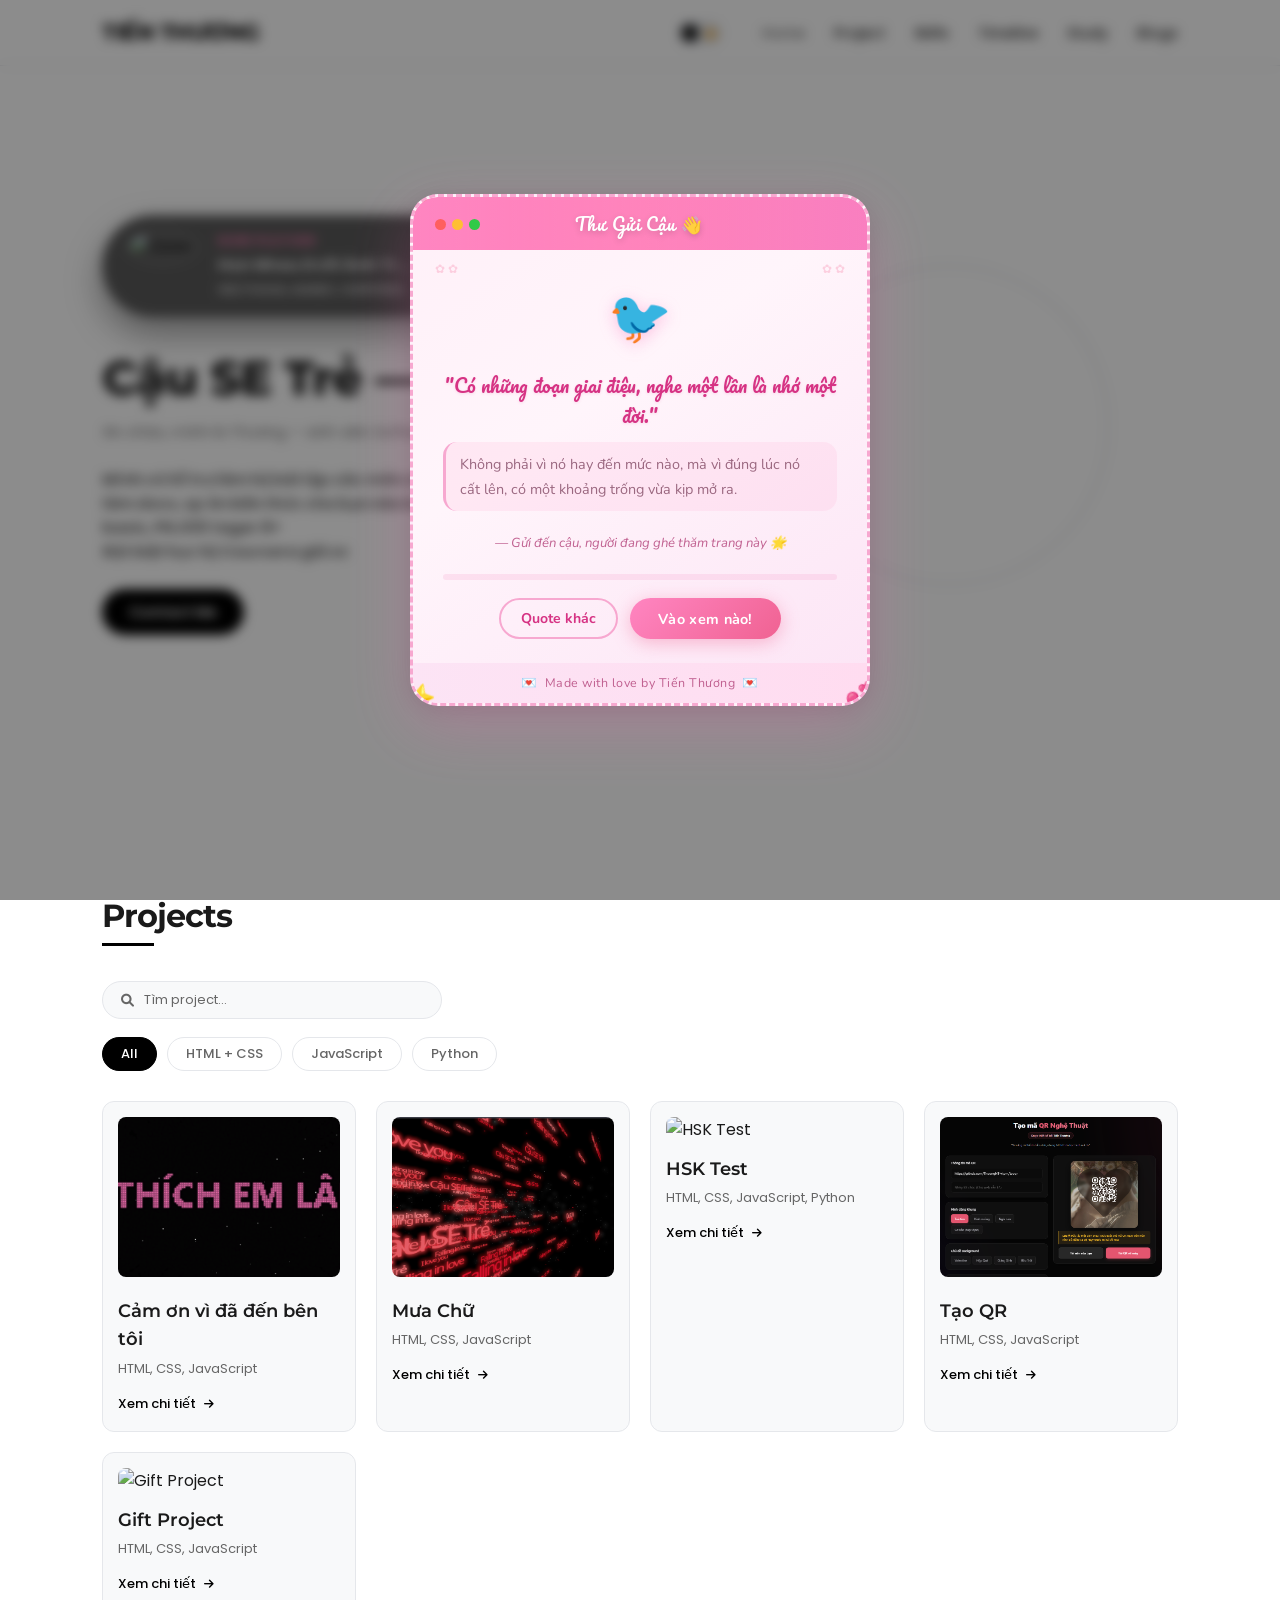
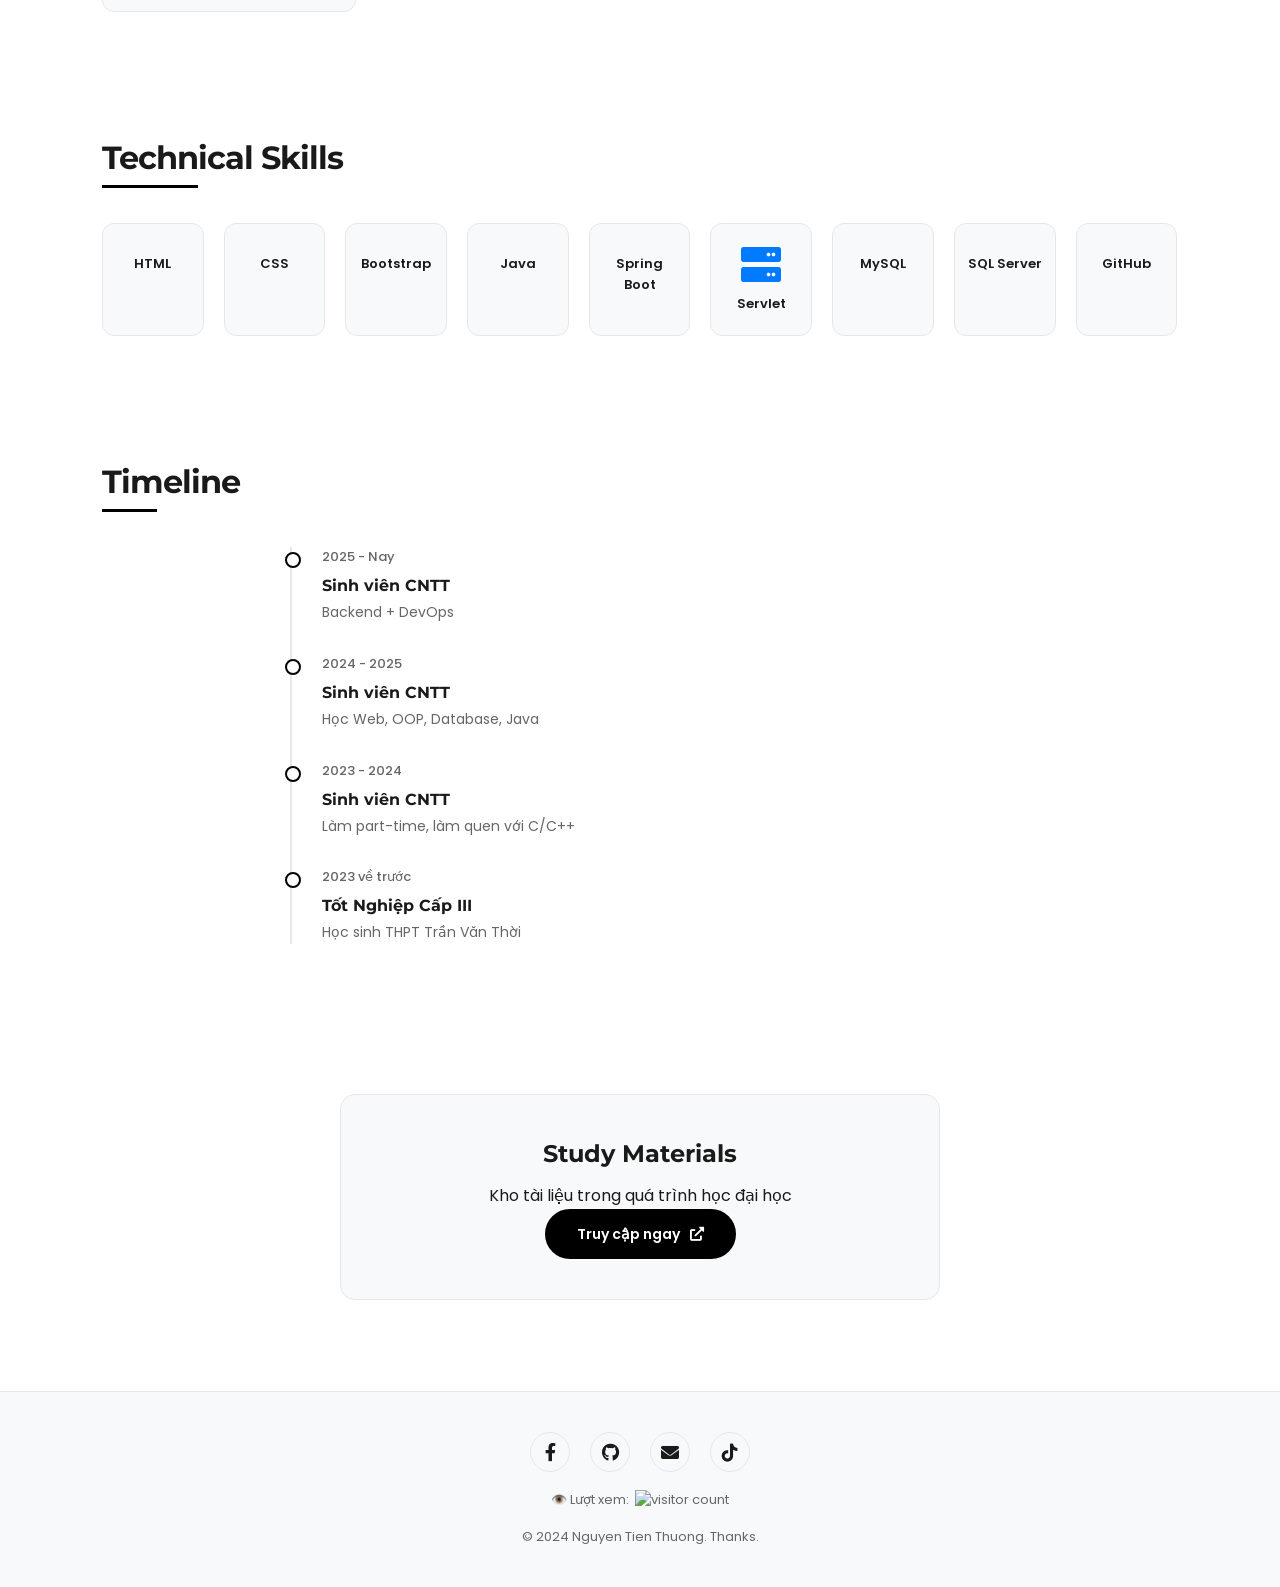
==== commit 7d697193: "feat: implement music player functionality and update audio source path" ====
--- a/index.html
+++ b/index.html
@@ -95,7 +95,7 @@
           <button class="next-btn" id="nextBtn"><i class="fas fa-step-forward"></i></button>
         </div>
 
-        <audio id="audioPlayer" src="hennhauduoianhtrang.mp3"></audio>
+        <audio id="audioPlayer" src="music/hennhauduoianhtrang.mp3"></audio>
       </div>
 
       <h1>
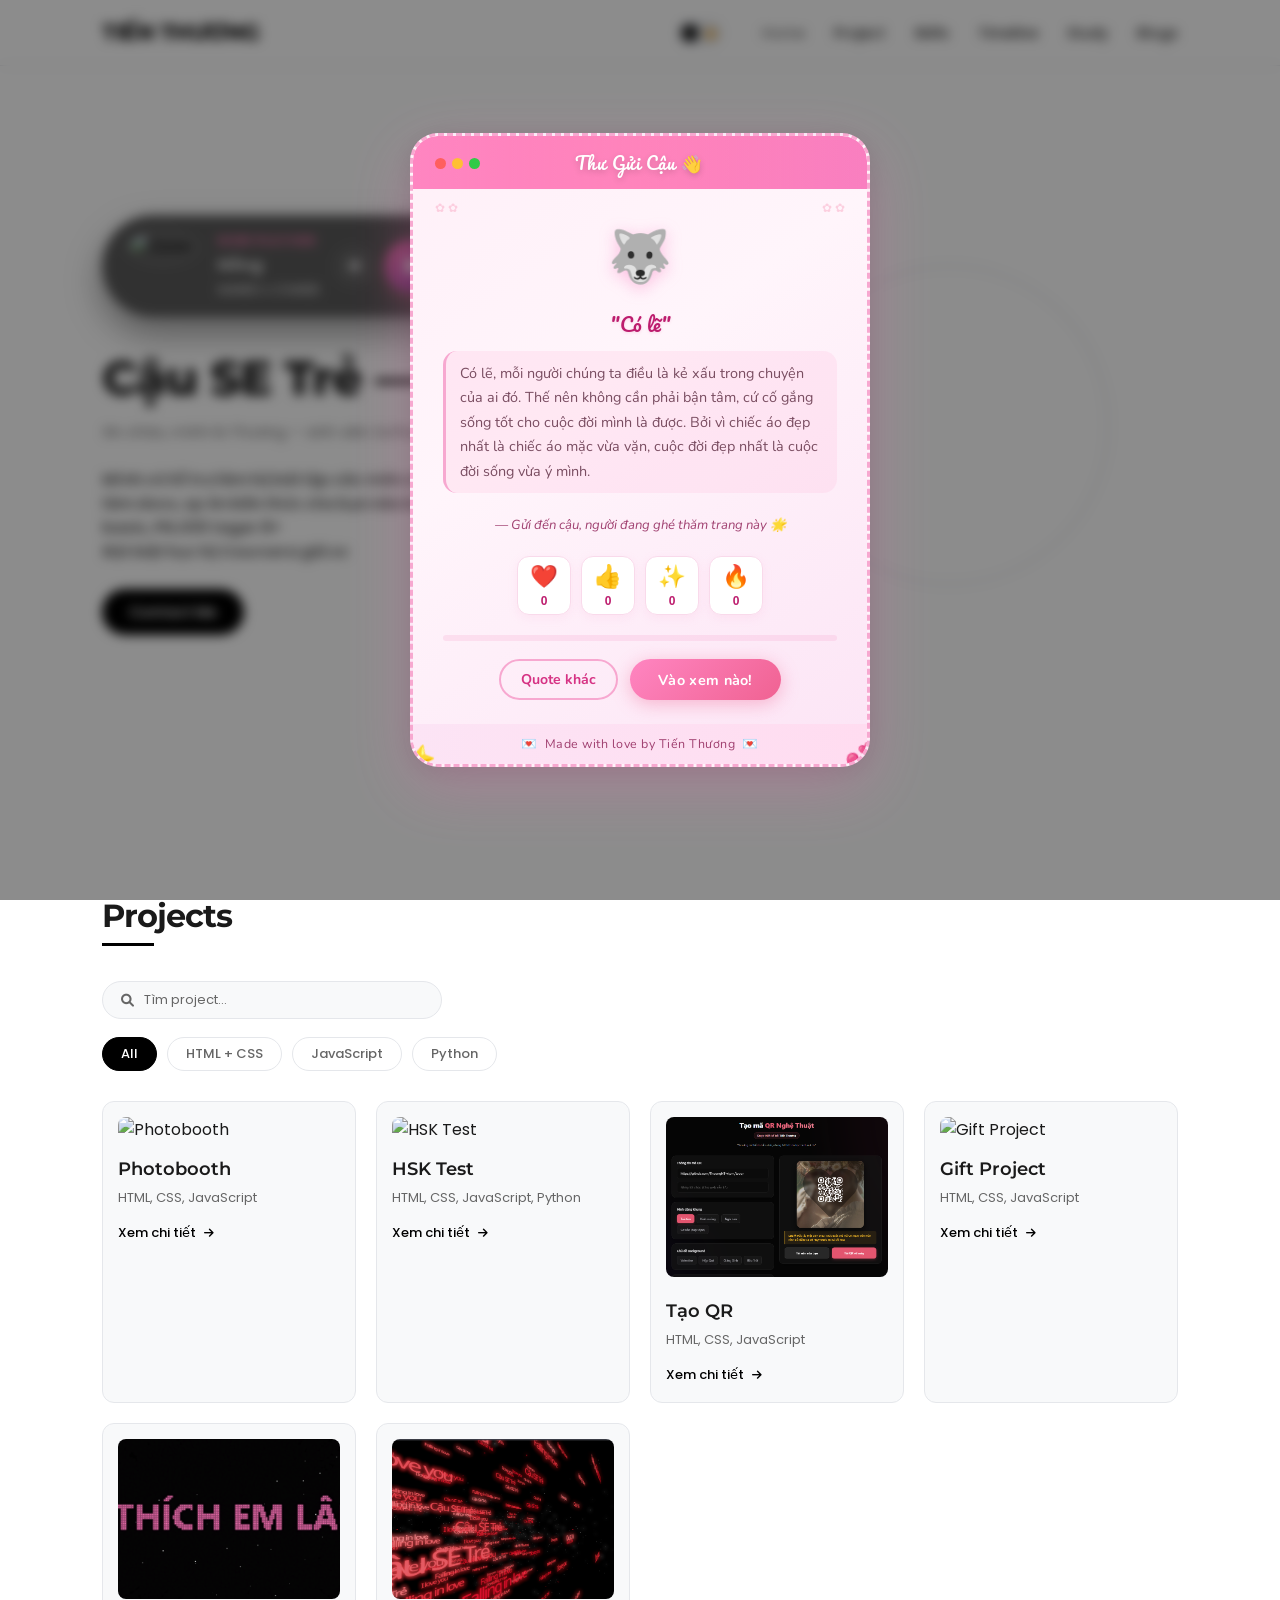
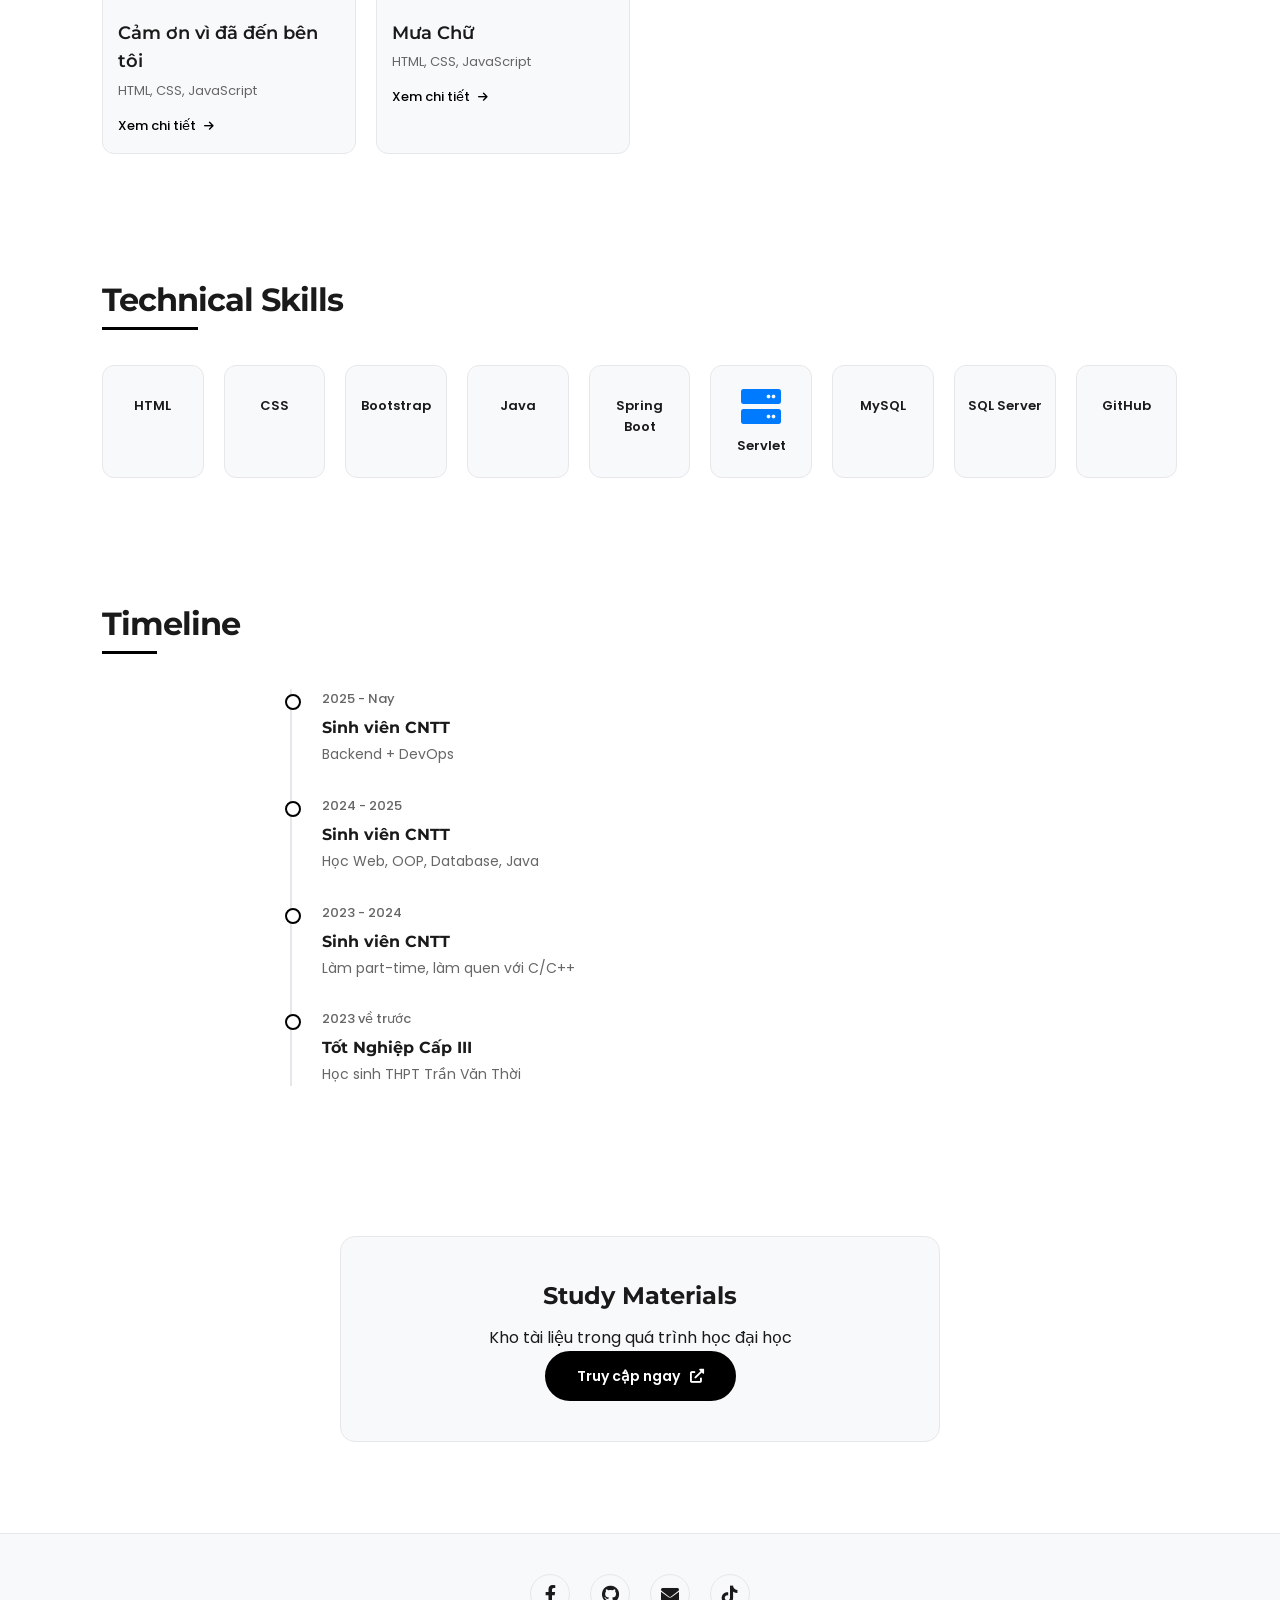
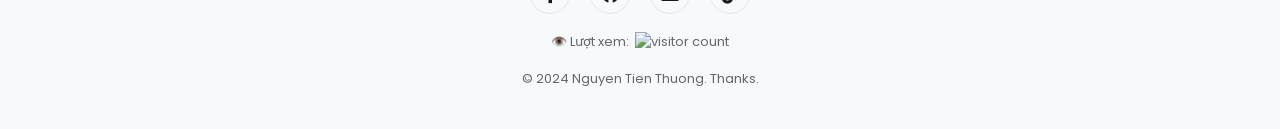
==== commit 3803401a: "feat: add music player, interactive reaction bar, and welcome letter popup with Firebase integration" ====
--- a/index.html
+++ b/index.html
@@ -133,26 +133,19 @@
     </div>
     <div class="projects-grid"></div>
     <div class="projects-grid">
-      <div class="project-card animate-scroll from-left" data-tags="html-css javascript">
-        <img src="image/image.png" alt="anh thich em rồi" loading="lazy" />
-        <div class="project-info">
-          <h4>Cảm ơn vì đã đến bên tôi</h4>
-          <p>HTML, CSS, JavaScript</p>
-          <a href="https://thuongnt-ktpm.github.io/tienthuongchu/" target="_blank" class="project-btn">
-            Xem chi tiết <i class="fas fa-arrow-right"></i>
-          </a>
-        </div>
-      </div>
-      <div class="project-card animate-scroll from-left" data-tags="html-css javascript">
-        <img src="image/muachu.png" alt="Mưa Chữ" loading="lazy" />
-        <div class="project-info">
-          <h4>Mưa Chữ</h4>
-          <p>HTML, CSS, JavaScript</p>
-          <a href="https://thuongnt-ktpm.github.io/thuongkv/" target="_blank" class="project-btn">
-            Xem chi tiết <i class="fas fa-arrow-right"></i>
-          </a>
-        </div>
-      </div>
+
+
+      <div class="project-card animate-scroll from-right" data-tags="html-css javascript python">
+        <img src="image/photobooth.png" alt="Photobooth" loading="lazy" />
+        <div class="project-info">
+          <h4>Photobooth</h4>
+          <p>HTML, CSS, JavaScript</p>
+          <a href="https://thuongnt-ktpm.github.io/photobooth/" target="_blank" class="project-btn">
+            Xem chi tiết <i class="fas fa-arrow-right"></i>
+          </a>
+        </div>
+      </div>
+
 
       <div class="project-card animate-scroll from-right" data-tags="html-css javascript python">
         <img src="image/hsk.png" alt="HSK Test" loading="lazy" />
@@ -188,7 +181,26 @@
         </div>
       </div>
 
-
+      <div class="project-card animate-scroll from-left" data-tags="html-css javascript">
+        <img src="image/image.png" alt="anh thich em rồi" loading="lazy" />
+        <div class="project-info">
+          <h4>Cảm ơn vì đã đến bên tôi</h4>
+          <p>HTML, CSS, JavaScript</p>
+          <a href="https://thuongnt-ktpm.github.io/tienthuongchu/" target="_blank" class="project-btn">
+            Xem chi tiết <i class="fas fa-arrow-right"></i>
+          </a>
+        </div>
+      </div>
+      <div class="project-card animate-scroll from-left" data-tags="html-css javascript">
+        <img src="image/muachu.png" alt="Mưa Chữ" loading="lazy" />
+        <div class="project-info">
+          <h4>Mưa Chữ</h4>
+          <p>HTML, CSS, JavaScript</p>
+          <a href="https://thuongnt-ktpm.github.io/thuongkv/" target="_blank" class="project-btn">
+            Xem chi tiết <i class="fas fa-arrow-right"></i>
+          </a>
+        </div>
+      </div>
     </div>
   </section>
 
@@ -329,6 +341,26 @@
         <p class="letter-sub" id="letterSub"></p>
         <p class="letter-author" id="letterAuthor"></p>
 
+        <!-- Reaction Bar -->
+        <div class="letter-reactions">
+          <button class="reaction-btn" data-type="love" title="Thả tim">
+            <span class="reaction-icon">❤️</span>
+            <span class="reaction-count" id="count-love">0</span>
+          </button>
+          <button class="reaction-btn" data-type="like" title="Thích">
+            <span class="reaction-icon">👍</span>
+            <span class="reaction-count" id="count-like">0</span>
+          </button>
+          <button class="reaction-btn" data-type="sparkles" title="Lấp lánh">
+            <span class="reaction-icon">✨</span>
+            <span class="reaction-count" id="count-sparkles">0</span>
+          </button>
+          <button class="reaction-btn" data-type="fire" title="Nhiệt huyết">
+            <span class="reaction-icon">🔥</span>
+            <span class="reaction-count" id="count-fire">0</span>
+          </button>
+        </div>
+
 
         <div class="letter-progress-wrap">
           <div class="letter-progress-bar" id="letterProgressBar"></div>
@@ -355,6 +387,10 @@
   <script src="js/projects.js" defer></script>
   <script src="js/music.js" defer></script>
 
+  <!-- Firebase SDK -->
+  <script src="https://www.gstatic.com/firebasejs/10.7.1/firebase-app-compat.js"></script>
+  <script src="https://www.gstatic.com/firebasejs/10.7.1/firebase-database-compat.js"></script>
+
   <script src="js/welcome-letter.js" defer></script>
 </body>
 
--- a/css/welcome-letter.css
+++ b/css/welcome-letter.css
@@ -23,12 +23,8 @@
   visibility: hidden;
 }
 
-/* Hide on mobile devices */
-@media (max-width: 768px) {
-  #welcome-overlay {
-    display: none !important;
-  }
-}
+/* Now displayed on mobile */
+
 
 /* ---- Floating hearts background ---- */
 .letter-hearts {
@@ -39,12 +35,8 @@
   overflow: hidden;
 }
 
-/* Hide on mobile devices */
-@media (max-width: 768px) {
-  .letter-hearts {
-    display: none !important;
-  }
-}
+/* Hearts now displayed on mobile */
+
 
 .letter-hearts span {
   position: absolute;
@@ -205,7 +197,7 @@
 .letter-quote {
   font-family: 'Pacifico', cursive;
   font-size: 1.18rem;
-  color: #d63384;
+  color: #bd1d6e; /* Darker pink for better contrast (WCAG) */
   line-height: 1.6;
   margin: 0 0 12px;
   text-shadow: 0 1px 3px rgba(214,51,132,0.15);
@@ -214,7 +206,7 @@
 /* Sub text */
 .letter-sub {
   font-size: 0.9rem;
-  color: #9b6880;
+  color: #7a4d61; /* Darker for accessibility */
   line-height: 1.7;
   margin: 0 0 22px;
   padding: 10px 14px;
@@ -227,7 +219,7 @@
 /* Author sig */
 .letter-author {
   font-size: 0.82rem;
-  color: #c06090;
+  color: #a04070;
   font-style: italic;
   margin-bottom: 20px;
 }
@@ -332,22 +324,168 @@
   border-radius: 0 0 24px 24px;
   text-align: center;
   font-size: 0.78rem;
-  color: #c06090;
+  color: #a04070;
   letter-spacing: 0.5px;
 }
 
-/* ---- Responsive ---- */
+/* ---- Reactions Bar ---- */
+.letter-reactions {
+  display: flex;
+  gap: 10px;
+  justify-content: center;
+  margin: 15px 0 20px;
+  flex-wrap: wrap;
+}
+
+.reaction-btn {
+  background: white;
+  border: 1px solid #f9daeb;
+  border-radius: 12px;
+  padding: 6px 12px;
+  display: flex;
+  flex-direction: column;
+  align-items: center;
+  gap: 4px;
+  cursor: pointer;
+  transition: all 0.2s cubic-bezier(0.175, 0.885, 0.32, 1.275);
+  box-shadow: 0 3px 10px rgba(247, 168, 208, 0.15);
+  position: relative;
+  min-width: 50px;
+}
+
+.reaction-btn:hover {
+  transform: translateY(-4px) scale(1.05);
+  border-color: #ff85c1;
+  box-shadow: 0 6px 15px rgba(247, 168, 208, 0.3);
+}
+
+.reaction-btn:active {
+  transform: scale(0.95);
+}
+
+.reaction-icon {
+  font-size: 1.4rem;
+}
+
+.reaction-count {
+  font-size: 0.75rem;
+  font-weight: 800;
+  color: #bd1d6e;
+  transition: color 0.2s ease;
+}
+
+/* Active state for reactions */
+.reaction-btn.active {
+  background: #ff85c1;
+  border-color: #f06292;
+  box-shadow: 0 4px 15px rgba(240, 98, 146, 0.4);
+  transform: translateY(-2px);
+}
+
+.reaction-btn.active .reaction-count {
+  color: #ffffff;
+}
+
+.reaction-btn.active .reaction-icon {
+  filter: drop-shadow(0 0 5px rgba(255,255,255,0.8));
+}
+
+/* Floating emoji animation */
+@keyframes floatReaction {
+  0% { transform: translateY(0) scale(1) rotate(0); opacity: 1; }
+  100% { transform: translateY(-100px) scale(1.5) rotate(15deg); opacity: 0; }
+}
+
+.floating-reaction {
+  position: absolute;
+  top: 0;
+  pointer-events: none;
+  font-size: 1.5rem;
+  z-index: 10;
+  animation: floatReaction 1s ease-out forwards;
+}
+
+/* ---- Responsive & UX Improvements ---- */
 @media (max-width: 480px) {
+  #welcome-overlay {
+    padding: 15px; /* Less padding to allow larger card */
+  }
+
   #welcome-letter {
     border-radius: 20px;
-  }
+    border-width: 2px;
+    width: 95%; /* Occupy more width on very small screens */
+  }
+
+  .letter-header {
+    padding: 10px 18px 8px;
+  }
+
+  .letter-brand {
+    font-size: 0.95rem;
+  }
+
   .letter-body {
-    padding: 22px 20px 18px;
-  }
+    padding: 20px 18px 16px;
+  }
+
+  .letter-icon {
+    font-size: 2.8rem;
+    margin-bottom: 8px;
+  }
+
   .letter-quote {
     font-size: 1rem;
-  }
-  .letter-icon {
-    font-size: 2.6rem;
-  }
-}
+    margin-bottom: 10px;
+  }
+
+  .letter-sub {
+    font-size: 0.85rem;
+    padding: 8px 12px;
+    margin-bottom: 18px;
+    line-height: 1.6;
+  }
+
+  .letter-author {
+    font-size: 0.78rem;
+    margin-bottom: 16px;
+  }
+
+  .letter-actions {
+    flex-direction: column; /* Stack buttons vertically for better tap targets */
+    gap: 10px;
+    width: 100%;
+  }
+
+  .btn-close-letter, .btn-next-quote {
+    width: 100%;
+    padding: 12px 20px; /* Larger tap target */
+    font-size: 0.95rem;
+  }
+
+  /* Shrink stickers on mobile so they don't crowd the content */
+  .letter-sticker {
+    font-size: 1.2rem;
+  }
+  .letter-sticker-tl { top: -14px; left: -8px; }
+  .letter-sticker-tr { top: -14px; right: -8px; }
+  .letter-sticker-bl { bottom: -12px; left: -6px; }
+  .letter-sticker-br { bottom: -12px; right: -6px; }
+
+  .letter-footer {
+    font-size: 0.72rem;
+    padding: 8px 15px;
+  }
+}
+
+/* Touch device specific adjustments */
+@media (hover: none) {
+  .btn-close-letter:hover, .btn-next-quote:hover {
+    transform: none; /* Disable hover scale on touch devices as it can feel sticky */
+  }
+  .btn-close-letter:active, .btn-next-quote:active {
+    transform: scale(0.96);
+    background: rgba(240, 98, 146, 0.9);
+  }
+}
+
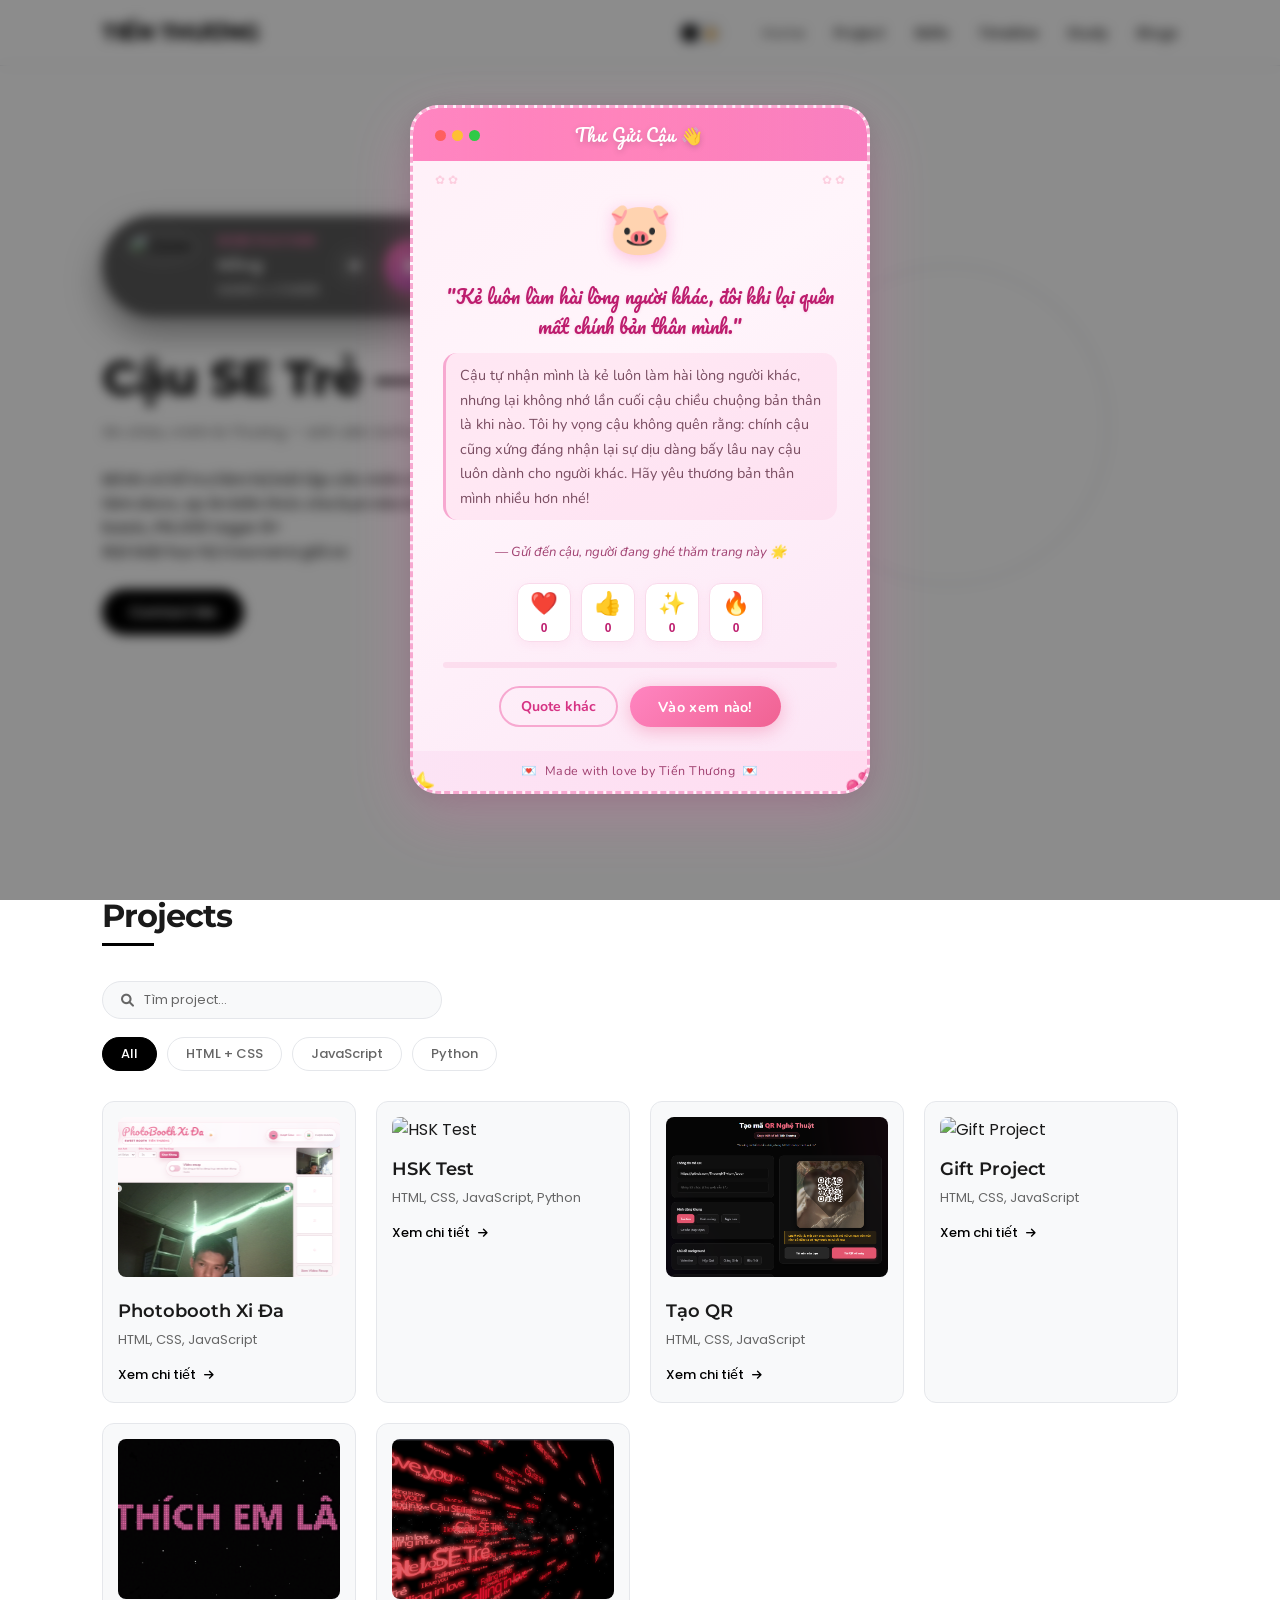
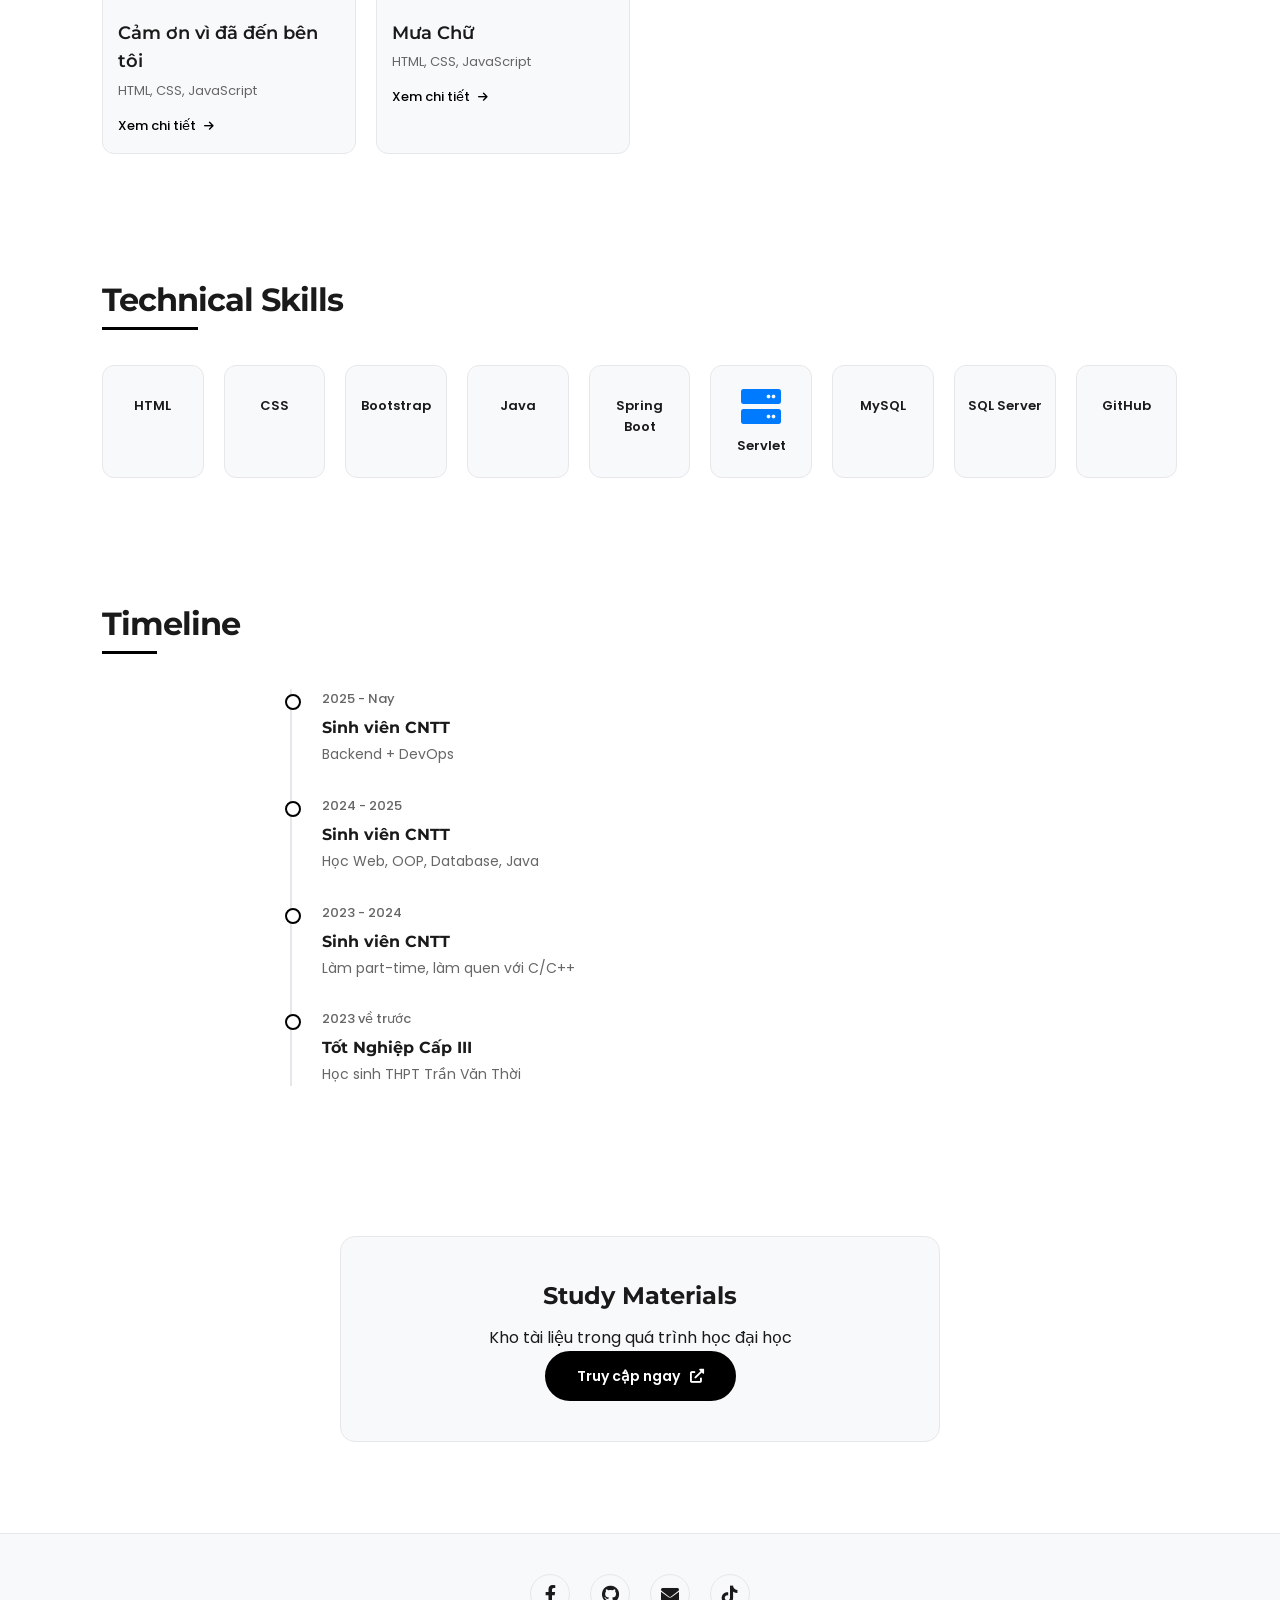
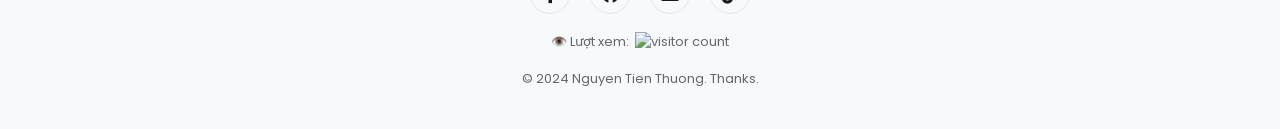
==== commit 5d5b86ac: "feat: add photobooth project image and update project title to Photobooth Xi Đa" ====
--- a/index.html
+++ b/index.html
@@ -138,7 +138,7 @@
       <div class="project-card animate-scroll from-right" data-tags="html-css javascript python">
         <img src="image/photobooth.png" alt="Photobooth" loading="lazy" />
         <div class="project-info">
-          <h4>Photobooth</h4>
+          <h4>Photobooth Xi Đa</h4>
           <p>HTML, CSS, JavaScript</p>
           <a href="https://thuongnt-ktpm.github.io/photobooth/" target="_blank" class="project-btn">
             Xem chi tiết <i class="fas fa-arrow-right"></i>
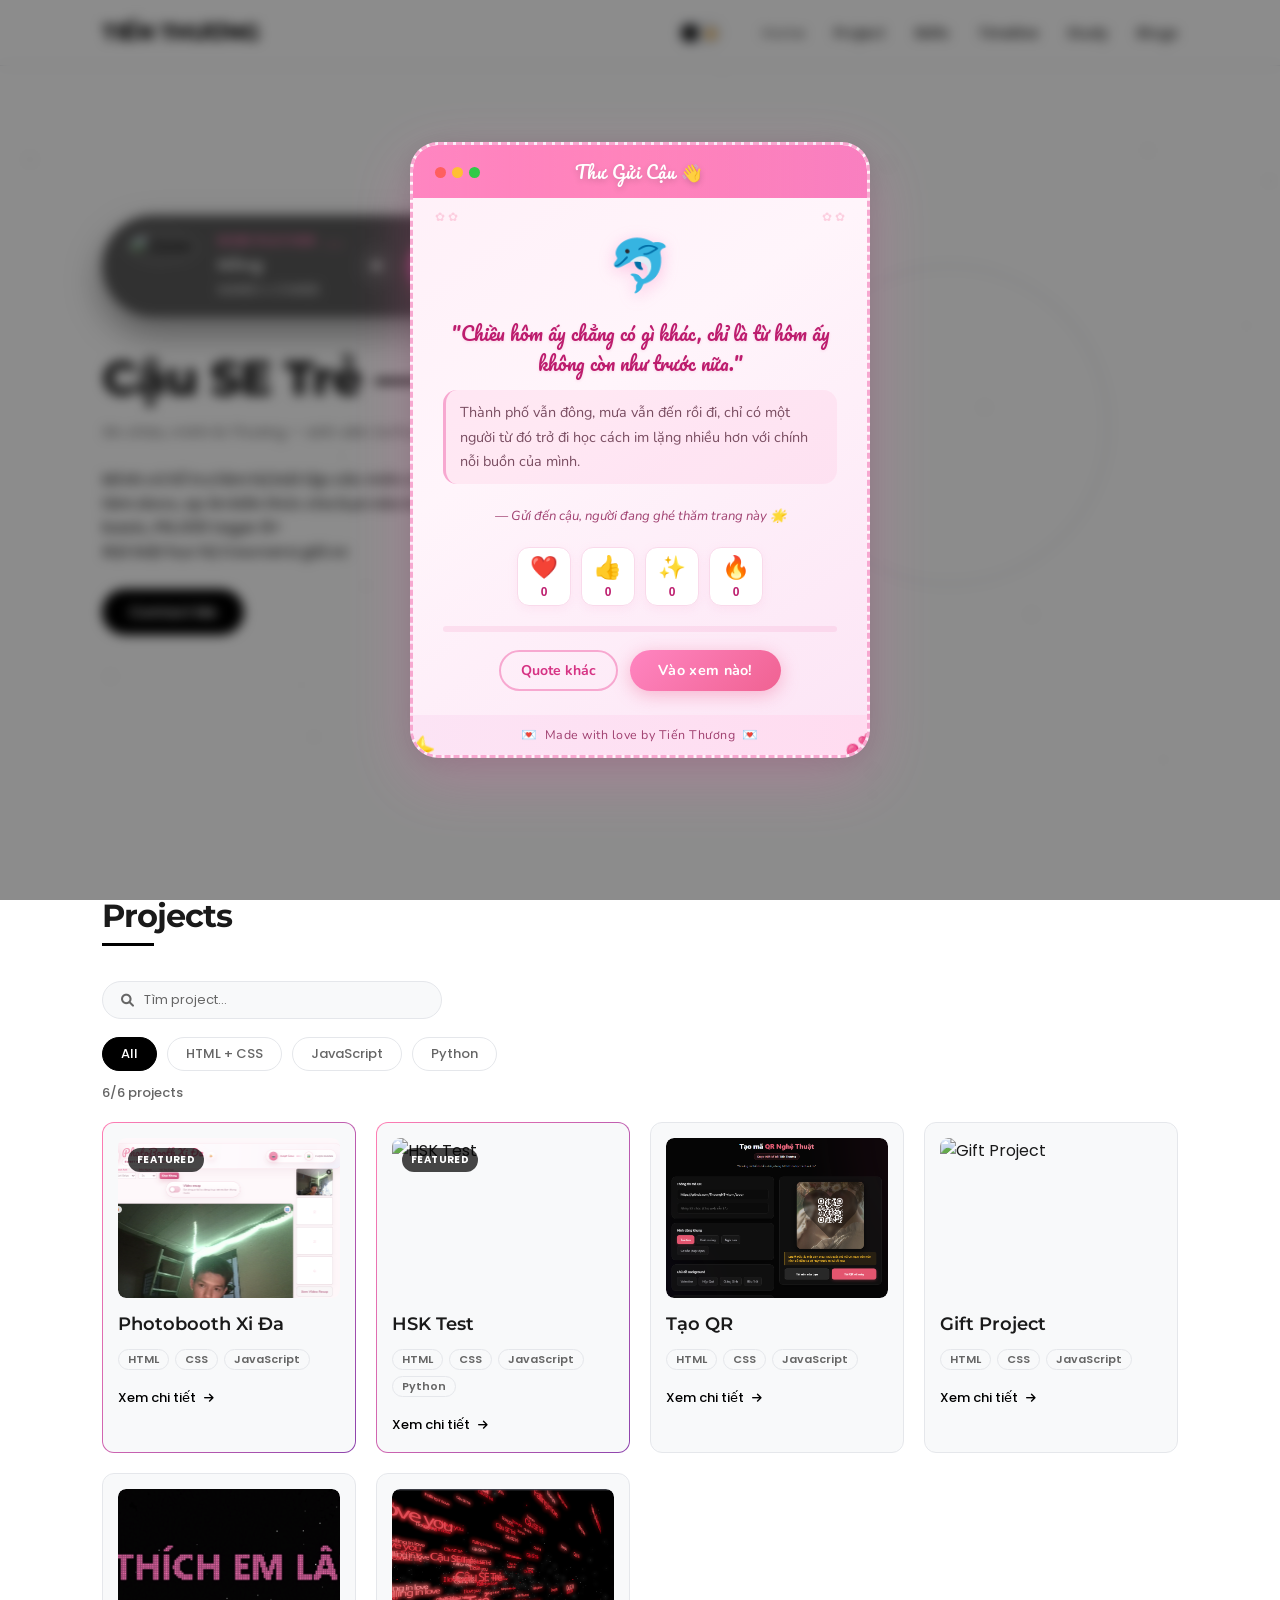
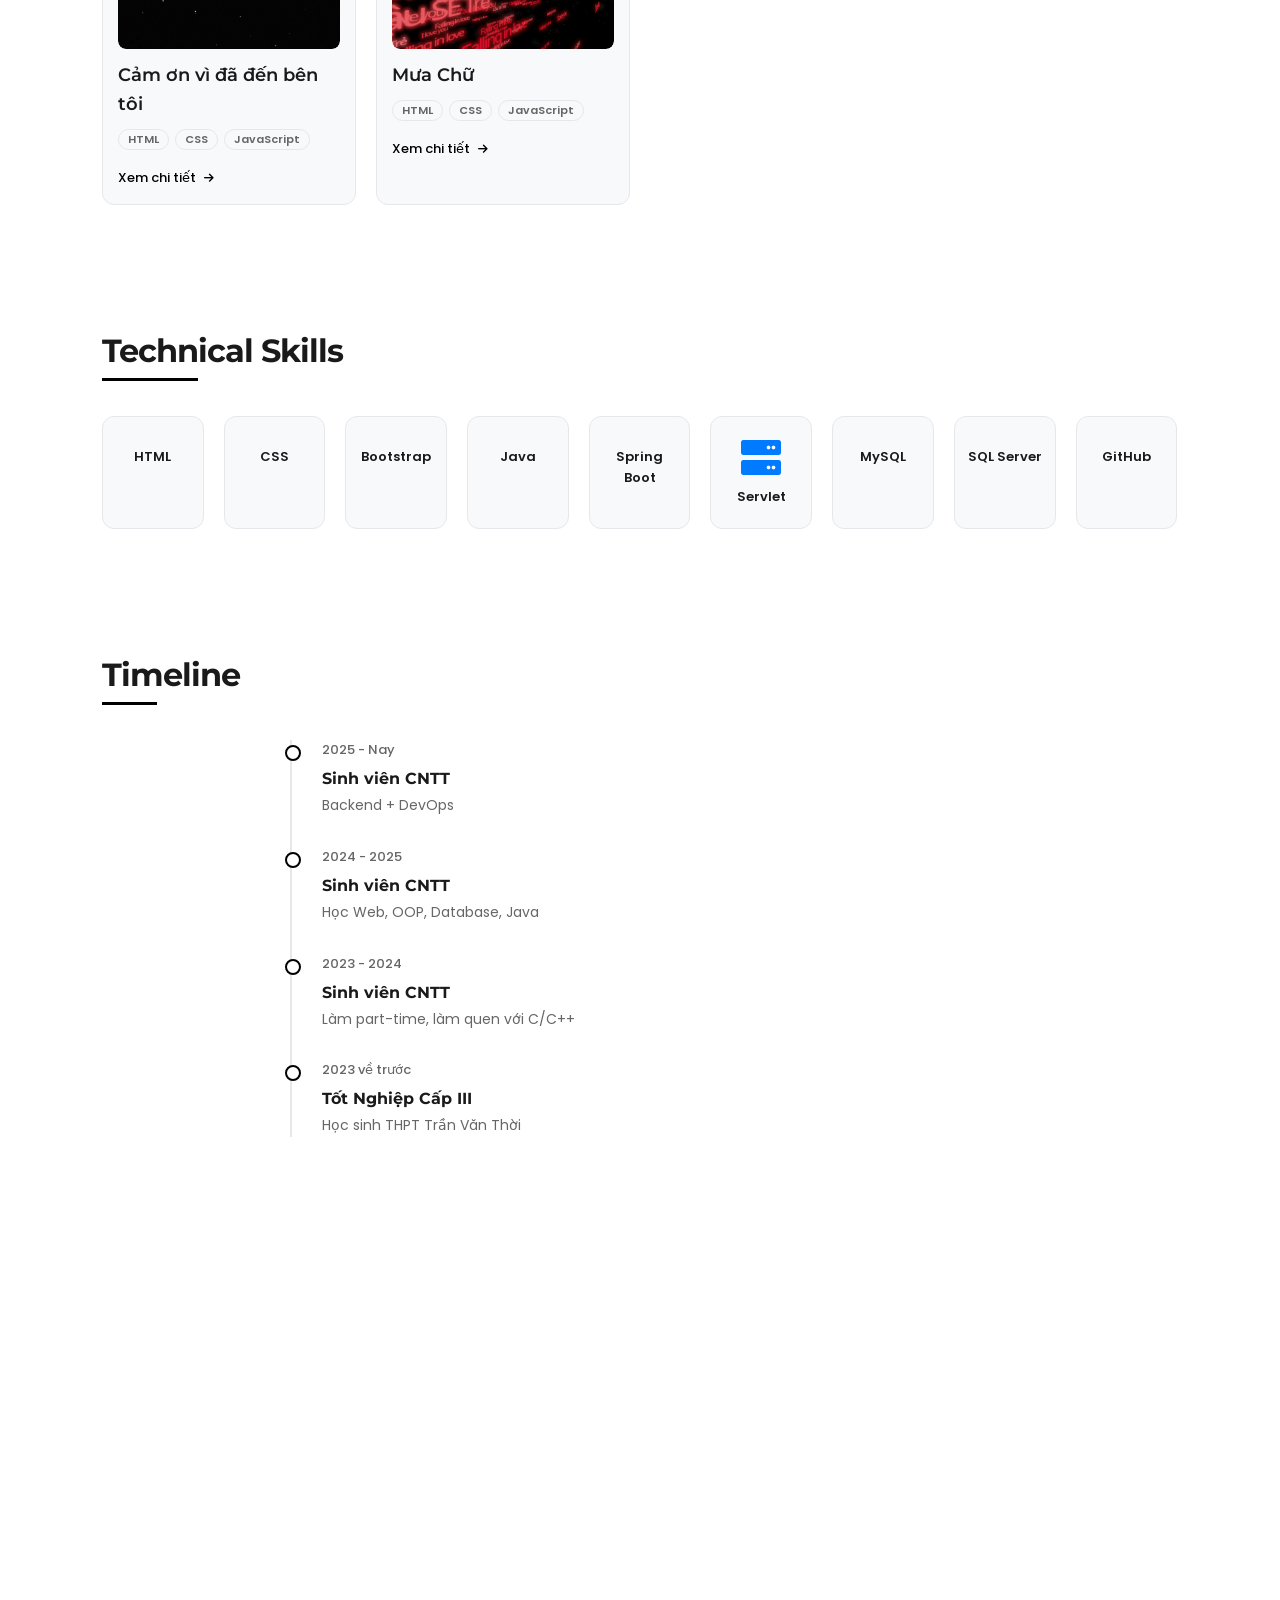
==== commit 104fd1b6: "feat: Enhance UI and functionality with new features and optimizations - Added reaction burst effect" ====
--- a/index.html
+++ b/index.html
@@ -67,13 +67,14 @@
         <a href="#skills">Skills</a>
         <a href="#timeline">Timeline</a>
         <a href="#study">Study</a>
-        <a href="https://thuongnt-ktpm.github.io/my-blog/" target="_blank">Blogs</a>
+        <a href="https://thuongnt-ktpm.github.io/my-blog/" target="_blank" rel="noopener noreferrer">Blogs</a>
       </nav>
       <i class="fas fa-bars" id="menu-icon"></i>
     </div>
   </header>
 
   <section id="home" class="unified-hero">
+    <div class="hero-particles" id="heroParticles" aria-hidden="true"></div>
     <div class="hero-text animate-scroll from-left">
       <div class="music-widget" id="musicWidget">
         <div class="album-wrapper">
@@ -81,7 +82,12 @@
         </div>
 
         <div class="info">
-          <div class="tag">NOW PLAYING</div>
+          <div class="tag">
+            NOW PLAYING
+            <span class="music-visualizer" aria-hidden="true">
+              <span></span><span></span><span></span><span></span>
+            </span>
+          </div>
           <h3 class="title" id="trackTitle">Hẹn Nhau Dưới Ánh Trăng</h3>
           <p class="artist" id="trackArtist">HIEUTHUHAI, MANBO, HURRYKNG</p>
         </div>
@@ -110,7 +116,7 @@
         </b>
       </p>
       <a href="https://m.me/tien.thuong.674774" class="study-btn" style="padding: 10px 25px; font-size: 14px"
-        target="_blank">Contact Me</a>
+        target="_blank" rel="noopener noreferrer">Contact Me</a>
     </div>
     <div class="hero-img animate-scroll from-right">
       <img src="image/avata.jpg" alt="Avatar" />
@@ -123,6 +129,9 @@
     <div class="project-search-wrap">
       <i class="fas fa-search"></i>
       <input type="text" id="projectSearch" placeholder="Tìm project..." autocomplete="off" />
+      <button type="button" id="clearProjectSearch" class="clear-search-btn" aria-label="Clear project search">
+        <i class="fas fa-times"></i>
+      </button>
     </div>
 
     <div class="project-filters">
@@ -131,76 +140,12 @@
       <button class="filter-btn" data-filter="javascript">JavaScript</button>
       <button class="filter-btn" data-filter="python">Python</button>
     </div>
-    <div class="projects-grid"></div>
-    <div class="projects-grid">
-
-
-      <div class="project-card animate-scroll from-right" data-tags="html-css javascript python">
-        <img src="image/photobooth.png" alt="Photobooth" loading="lazy" />
-        <div class="project-info">
-          <h4>Photobooth Xi Đa</h4>
-          <p>HTML, CSS, JavaScript</p>
-          <a href="https://thuongnt-ktpm.github.io/photobooth/" target="_blank" class="project-btn">
-            Xem chi tiết <i class="fas fa-arrow-right"></i>
-          </a>
-        </div>
-      </div>
-
-
-      <div class="project-card animate-scroll from-right" data-tags="html-css javascript python">
-        <img src="image/hsk.png" alt="HSK Test" loading="lazy" />
-        <div class="project-info">
-          <h4>HSK Test</h4>
-          <p>HTML, CSS, JavaScript, Python</p>
-          <a href="https://thuongnt-ktpm.github.io/kkk/" target="_blank" class="project-btn">
-            Xem chi tiết <i class="fas fa-arrow-right"></i>
-          </a>
-        </div>
-      </div>
-
-      <div class="project-card animate-scroll from-left" data-tags="html-css javascript">
-        <img src="image/taoqr.png" alt="Tạo QR" loading="lazy" />
-        <div class="project-info">
-          <h4>Tạo QR</h4>
-          <p>HTML, CSS, JavaScript</p>
-          <a href="https://thuongnt-ktpm.github.io/taoqr/" target="_blank" class="project-btn">
-            Xem chi tiết <i class="fas fa-arrow-right"></i>
-          </a>
-        </div>
-      </div>
-
-
-      <div class="project-card animate-scroll from-left" data-tags="html-css javascript">
-        <img src="image/gopqua.png" alt="Gift Project" loading="lazy" />
-        <div class="project-info">
-          <h4>Gift Project</h4>
-          <p>HTML, CSS, JavaScript</p>
-          <a href="https://thuongnt-ktpm.github.io/Demo_hop_qua/" target="_blank" class="project-btn">
-            Xem chi tiết <i class="fas fa-arrow-right"></i>
-          </a>
-        </div>
-      </div>
-
-      <div class="project-card animate-scroll from-left" data-tags="html-css javascript">
-        <img src="image/image.png" alt="anh thich em rồi" loading="lazy" />
-        <div class="project-info">
-          <h4>Cảm ơn vì đã đến bên tôi</h4>
-          <p>HTML, CSS, JavaScript</p>
-          <a href="https://thuongnt-ktpm.github.io/tienthuongchu/" target="_blank" class="project-btn">
-            Xem chi tiết <i class="fas fa-arrow-right"></i>
-          </a>
-        </div>
-      </div>
-      <div class="project-card animate-scroll from-left" data-tags="html-css javascript">
-        <img src="image/muachu.png" alt="Mưa Chữ" loading="lazy" />
-        <div class="project-info">
-          <h4>Mưa Chữ</h4>
-          <p>HTML, CSS, JavaScript</p>
-          <a href="https://thuongnt-ktpm.github.io/thuongkv/" target="_blank" class="project-btn">
-            Xem chi tiết <i class="fas fa-arrow-right"></i>
-          </a>
-        </div>
-      </div>
+    <div class="project-count" id="projectCount" aria-live="polite"></div>
+    <div class="projects-grid" id="projectsGrid"></div>
+    <div class="project-empty-state" id="projectEmptyState" hidden>
+      <i class="fas fa-folder-open"></i>
+      <h3>Không tìm thấy project</h3>
+      <p>Thử đổi từ khóa khác hoặc chọn lại bộ lọc.</p>
     </div>
   </section>
 
@@ -279,7 +224,7 @@
     <div class="study-banner animate-scroll from-bottom">
       <h2>Study Materials</h2>
       <p>Kho tài liệu trong quá trình học đại học</p>
-      <a href="https://thuongnt-ktpm.github.io/learn/" target="_blank" class="study-btn">
+      <a href="https://thuongnt-ktpm.github.io/learn/" target="_blank" rel="noopener noreferrer" class="study-btn">
         Truy cập ngay
         <i class="fas fa-external-link-alt" style="margin-left: 10px"></i>
       </a>
@@ -291,16 +236,11 @@
   </button>
 
   <footer class="animate-scroll from-bottom" id="end">
-    <div class="social-icons">
-      <a href="https://www.facebook.com/tien.thuong.674774" class="social-link" target="_blank" rel="noopener"><i
-          class="fab fa-facebook-f"></i></a>
-      <a href="https://github.com/thuongnt-ktpm" class="social-link" target="_blank" rel="noopener"><i
-          class="fab fa-github"></i></a>
+    <div class="social-icons" id="socialLinks">
       <button class="copy-email-btn" id="copyEmailBtn" title="Copy email">
         <i class="fas fa-envelope"></i>
         <span class="tooltip">Đã copy! 📋</span>
       </button>
-      <a href="https://www.tiktok.com/@tin.thuong49" class="social-link"><i class="fab fa-tiktok"></i></a>
     </div>
     <div class="visitor-badge">
       <span>👁️ Lượt xem:</span>
@@ -380,6 +320,7 @@
   </div>
 
 
+  <script src="js/config.js" defer></script>
   <script src="js/notifications.js" defer></script>
   <script src="js/ui-core.js" defer></script>
   <script src="js/navigation.js" defer></script>
@@ -388,10 +329,10 @@
   <script src="js/music.js" defer></script>
 
   <!-- Firebase SDK -->
-  <script src="https://www.gstatic.com/firebasejs/10.7.1/firebase-app-compat.js"></script>
-  <script src="https://www.gstatic.com/firebasejs/10.7.1/firebase-database-compat.js"></script>
+  <script src="https://www.gstatic.com/firebasejs/10.7.1/firebase-app-compat.js" defer></script>
+  <script src="https://www.gstatic.com/firebasejs/10.7.1/firebase-database-compat.js" defer></script>
 
   <script src="js/welcome-letter.js" defer></script>
 </body>
 
-</html>+</html>
--- a/css/styles.css
+++ b/css/styles.css
@@ -1,1173 +1,1533 @@
-/* --- CSS VARIABLES --- */
-:root {
-  --bg-color: #ffffff;
-  --card-bg: #f8f9fa;
-  --text-color: #1a1a1a;
-  --text-muted: #666666;
-  --accent-color: #000000;
-  --border-color: #e5e7eb;
-  --header-bg: rgba(255, 255, 255, 0.95);
-  --shadow: 0 4px 15px rgba(0, 0, 0, 0.05);
-  --transition: all 0.3s ease-in-out;
-}
-
-body.dark-mode {
-  --bg-color: #111111;
-  --card-bg: #1f1f1f;
-  --text-color: #ffffff;
-  --text-muted: #a0a0a0;
-  --accent-color: #ffffff;
-  --border-color: #333333;
-  --header-bg: rgba(17, 17, 17, 0.95);
-  --shadow: 0 4px 15px rgba(255, 255, 255, 0.05);
-}
-
-* {
-  margin: 0;
-  padding: 0;
-  box-sizing: border-box;
-  text-decoration: none;
-  list-style: none;
-  scroll-behavior: smooth;
-}
-
-a, button, .play-btn, #theme-toggle, #menu-icon {
-  -webkit-tap-highlight-color: transparent;
-  touch-action: manipulation;
-}
-
-
-body {
-  font-family: "Poppins", sans-serif;
-  background-color: var(--bg-color);
-  color: var(--text-color);
-  line-height: 1.6;
-  overflow-x: hidden;
-  transition: background-color 0.3s, color 0.3s;
-}
-
-/* Custom Scrollbar */
-::-webkit-scrollbar {
-  width: 8px;
-}
-
-::-webkit-scrollbar-track {
-  background: var(--bg-color);
-}
-
-::-webkit-scrollbar-thumb {
-  background: #888;
-  border-radius: 4px;
-}
-
-::-webkit-scrollbar-thumb:hover {
-  background: #555;
-}
-
-/* --- HEADER --- */
-header {
-  position: fixed;
-  top: 0;
-  width: 100%;
-  padding: 15px 8%;
-  background: var(--header-bg);
-  backdrop-filter: blur(10px);
-  display: flex;
-  justify-content: space-between;
-  align-items: center;
-  z-index: 1000;
-  border-bottom: 1px solid var(--border-color);
-}
-
-.logo {
-
-  font-family: 'Montserrat', sans-serif;
-  font-size: 22px;
-  font-weight: 800;
-  color: var(--text-color);
-  letter-spacing: -0.5px;
-  text-transform: uppercase;
-}
-
-.header-right {
-  display: flex;
-  align-items: center;
-  gap: 15px;
-}
-
-.navbar a {
-  font-size: 14px;
-  color: var(--text-color);
-  margin-left: 25px;
-  font-weight: 500;
-  transition: var(--transition);
-}
-
-.navbar a:hover,
-.navbar a.active {
-  color: var(--text-muted);
-}
-
-
-
-#menu-icon {
-  font-size: 22px;
-  color: var(--text-color);
-  display: none;
-  cursor: pointer;
-}
-
-/* --- SECTIONS --- */
-section {
-  padding: 80px 8% 40px;
-  overflow: hidden;
-}
-
-.heading {
-
-  font-family: 'Montserrat', sans-serif;
-  font-size: 32px;
-  margin-bottom: 40px;
-  font-weight: 700;
-  position: relative;
-  display: inline-block;
-  letter-spacing: -1px;
-}
-
-.heading::after {
-  content: '';
-  position: absolute;
-  width: 40%;
-  height: 3px;
-  background: var(--accent-color);
-  bottom: -5px;
-  left: 0;
-}
-
-/* --- HERO --- */
-.unified-hero {
-  min-height: 90vh;
-  display: flex;
-  align-items: center;
-  justify-content: center;
-  gap: 3rem;
-}
-
-.hero-text {
-  flex: 1;
-}
-
-.hero-text h1 {
-
-  font-family: 'Montserrat', sans-serif;
-  font-size: 48px;
-  font-weight: 800;
-  margin: 10px 0;
-  line-height: 1.1;
-  letter-spacing: -1px;
-}
-
-.bio {
-  margin: 15px 0 25px;
-  color: var(--text-muted);
-  font-size: 15px;
-}
-
-/* AVATAR */
-.hero-img {
-  flex: 0.8;
-  display: flex;
-  justify-content: center;
-}
-
-.hero-img img {
-  width: 320px;
-  height: 320px;
-  border-radius: 50%;
-  object-fit: cover;
-  border: 2px solid var(--border-color);
-  transition: transform 0.4s ease, filter 0.3s ease;
-}
-
-.hero-img img:hover {
-  transform: scale(1.1);
-  border-color: var(--accent-color);
-}
-
-/* --- PROJECTS --- */
-.projects-grid {
-  display: grid;
-  grid-template-columns: repeat(auto-fit, minmax(250px, 1fr));
-  gap: 20px;
-  justify-content: center;
-}
-
-.project-card {
-  background: var(--card-bg);
-  padding: 15px;
-  border-radius: 12px;
-  border: 1px solid var(--border-color);
-  transition: var(--transition);
-  max-width: 300px;
-  margin: 0 auto;
-  width: 100%;
-}
-
-.project-card:hover {
-  transform: translateY(-5px);
-  border-color: var(--accent-color);
-  box-shadow: var(--shadow);
-}
-
-.project-card img {
-  width: 100%;
-  height: 160px;
-  object-fit: cover;
-  border-radius: 8px;
-  margin-bottom: 12px;
-  filter: grayscale(20%);
-}
-
-.project-info h4 {
-  font-size: 18px;
-  margin-bottom: 5px;
-  font-weight: 600;
-  font-family: 'Montserrat', sans-serif;
-}
-
-.project-info p {
-  font-size: 13px;
-  color: var(--text-muted);
-  margin-bottom: 10px;
-}
-
-.project-btn {
-  display: inline-block;
-  font-size: 13px;
-  font-weight: 500;
-  color: var(--accent-color);
-  text-decoration: none;
-  border-bottom: 1px solid transparent;
-  transition: var(--transition);
-}
-
-.project-btn:hover {
-  border-bottom: 1px solid var(--accent-color);
-  gap: 5px;
-}
-
-.project-btn i {
-  margin-left: 5px;
-  font-size: 11px;
-  transition: transform 0.3s;
-}
-
-.project-btn:hover i {
-  transform: translateX(3px);
-}
-
-/* --- SKILLS --- */
-.skills-grid {
-  display: grid;
-  grid-template-columns: repeat(auto-fit, minmax(100px, 1fr));
-  gap: 20px;
-  text-align: center;
-}
-
-.skill-item {
-  background: var(--card-bg);
-  padding: 20px 10px;
-  border-radius: 12px;
-  border: 1px solid var(--border-color);
-  transition: var(--transition);
-  display: flex;
-  flex-direction: column;
-  align-items: center;
-  gap: 10px;
-  position: relative; /* for tooltip */
-}
-
-.skill-item:hover {
-  transform: translateY(-5px);
-  box-shadow: var(--shadow);
-  background: var(--bg-color);
-}
-
-.skill-item i {
-  font-size: 40px;
-  transition: transform 0.3s;
-}
-
-.skill-item:hover i {
-  transform: scale(1.1);
-}
-
-.skill-item span {
-  font-size: 13px;
-  font-weight: 600;
-  color: var(--text-color);
-}
-
-/* --- TIMELINE --- */
-.timeline-container {
-  position: relative;
-  max-width: 700px;
-  margin: 0 auto;
-  border-left: 2px solid var(--border-color);
-  padding-left: 30px;
-}
-
-.timeline-item {
-  position: relative;
-  margin-bottom: 30px;
-}
-
-.timeline-item::before {
-  content: '';
-  position: absolute;
-  left: -37px;
-  top: 5px;
-  width: 12px;
-  height: 12px;
-  background: var(--bg-color);
-  border: 2px solid var(--accent-color);
-  border-radius: 50%;
-}
-
-.time-stamp {
-  font-size: 13px;
-  color: var(--text-muted);
-  font-weight: 500;
-  display: block;
-  margin-bottom: 5px;
-}
-
-.timeline-content h3 {
-  font-size: 16px;
-  margin-bottom: 3px;
-  font-family: 'Montserrat', sans-serif;
-  font-weight: 700;
-}
-
-.timeline-content p {
-  font-size: 14px;
-  color: var(--text-muted);
-}
-
-/* --- STUDY MATERIAL --- */
-.study-banner {
-  background: var(--card-bg);
-  padding: 40px;
-  text-align: center;
-  border-radius: 15px;
-  border: 1px solid var(--border-color);
-  max-width: 600px;
-  margin: 0 auto;
-}
-
-.study-banner h2 {
-  font-size: 24px;
-  margin-bottom: 10px;
-  font-family: 'Montserrat', sans-serif;
-}
-
-.study-btn {
-  display: inline-flex;
-  align-items: center;
-  padding: 12px 30px;
-  background: var(--accent-color);
-  color: var(--bg-color);
-  border-radius: 50px;
-  font-weight: 600;
-  transition: var(--transition);
-  border: 2px solid var(--accent-color);
-  font-size: 14px;
-}
-
-.study-btn:hover {
-  background: transparent;
-  color: var(--accent-color);
-}
-
-/* --- FOOTER --- */
-footer {
-  padding: 40px 10%;
-  background: var(--card-bg);
-  text-align: center;
-  border-top: 1px solid var(--border-color);
-  margin-top: 50px;
-}
-
-.social-icons {
-  display: flex;
-  justify-content: center;
-  gap: 20px;
-  margin-bottom: 10px;
-}
-
-.social-link {
-  display: flex;
-  justify-content: center;
-  align-items: center;
-  width: 40px;
-  height: 40px;
-  border-radius: 50%;
-  border: 1px solid var(--border-color);
-  color: var(--text-color);
-  font-size: 18px;
-  transition: var(--transition);
-}
-
-.social-link:hover {
-  background: var(--accent-color);
-  color: var(--bg-color);
-  border-color: var(--accent-color);
-  transform: translateY(-3px);
-}
-
-footer p {
-  color: var(--text-muted);
-  font-size: 13px;
-}
-
-/* RESPONSIVE */
-@media (max-width: 768px) {
-  .unified-hero {
-    flex-direction: column-reverse;
-    text-align: center;
-    gap: 1.5rem;
-    padding-top: 100px;
-    min-height: auto;
-  }
-
-  .hero-img img {
-    width: 220px;
-    height: 220px;
-  }
-
-  .hero-text h1 {
-    font-size: 34px;
-    line-height: 1.2;
-  }
-
-  .heading {
-    font-size: 26px;
-    margin-bottom: 25px;
-  }
-
-  .bio {
-    font-size: 14px;
-  }
-
-  .navbar {
-    display: none;
-    position: absolute;
-    top: 100%;
-    left: 0;
-    width: 100%;
-    background: var(--bg-color);
-    flex-direction: column;
-    padding: 15px 0;
-    border-bottom: 1px solid var(--border-color);
-    box-shadow: 0 10px 20px rgba(0,0,0,0.1);
-  }
-
-  .navbar a {
-    margin: 5px 0;
-    padding: 12px;
-    font-size: 16px;
-    text-align: center;
-    display: block;
-    width: 100%;
-  }
-
-  .navbar.active {
-    display: flex;
-  }
-
-  #menu-icon {
-    display: block;
-  }
-
-  section {
-    padding: 50px 5% 30px;
-  }
-}
-
-
-/* ANIMATION CLASSES */
-.animate-scroll {
-  opacity: 0;
-  transition: all 1s ease-out;
-  filter: blur(5px);
-  will-change: opacity, transform, filter;
-}
-
-.from-left {
-  transform: translateX(-50px);
-}
-
-.from-right {
-  transform: translateX(50px);
-}
-
-.from-bottom {
-  transform: translateY(50px);
-}
-
-.from-top {
-  transform: translateY(-30px);
-}
-
-.animate-scroll.active {
-  opacity: 1;
-  transform: translate(0, 0);
-  filter: blur(0);
-}
-
-/* === CSS MUSIC WIDGET (BẢN TO & RÕ CHỮ) === */
-.music-widget {
-  /* Tăng độ đậm nền để chữ nổi hơn (kính mờ tối màu) */
-  background: rgba(20, 20, 20, 0.7);
-  backdrop-filter: blur(15px);
-  -webkit-backdrop-filter: blur(15px);
-  /* Hỗ trợ Safari */
-
-  /* Viền sáng hơn chút để tạo khối */
-  border: 1px solid rgba(255, 255, 255, 0.15);
-
-  /* Bo tròn & Kích thước to hơn */
-  border-radius: 60px;
-  padding: 15px 25px;
-  /* Tăng khoảng cách lề */
-
-  display: flex;
-  align-items: center;
-  width: fit-content;
-  min-width: 380px;
-  /* Kéo dài chiều ngang ra */
-  max-width: 100%;
-  margin-bottom: 35px;
-
-  /* Đổ bóng đậm hơn để widget "bay" lên khỏi nền */
-  box-shadow: 0 15px 35px rgba(0, 0, 0, 0.4);
-  transition: all 0.3s ease;
-}
-
-.music-widget:hover {
-  background: rgba(30, 30, 30, 0.9);
-  border-color: rgba(255, 255, 255, 0.3);
-  transform: translateY(-3px);
-}
-
-/* Ảnh bìa (To hơn) */
-.album-wrapper {
-  width: 70px;
-  /* Tăng từ 55px -> 70px */
-  height: 70px;
-  margin-right: 20px;
-  flex-shrink: 0;
-  position: relative;
-}
-
-.cover {
-  width: 100%;
-  height: 100%;
-  border-radius: 50%;
-  object-fit: cover;
-  border: 3px solid rgba(255, 255, 255, 0.2);
-
-  /* Animation xoay */
-  animation: rotateCover 10s linear infinite;
-  animation-play-state: paused;
-}
-
-.music-widget.playing .cover {
-  animation-play-state: running;
-}
-
-@keyframes rotateCover {
-  from {
-    transform: rotate(0deg);
-  }
-
-  to {
-    transform: rotate(360deg);
-  }
-}
-
-/* Phần chữ (Chỉnh lại cho rõ) */
-.info {
-  flex-grow: 1;
-  padding-right: 15px;
-  display: flex;
-  flex-direction: column;
-  justify-content: center;
-}
-
-.music-widget .tag {
-  font-size: 10px;
-  /* To hơn xíu */
-  font-weight: 800;
-  color: #ff7eb3;
-  /* Màu hồng neon */
-  letter-spacing: 1.5px;
-  margin-bottom: 4px;
-  text-transform: uppercase;
-  text-shadow: 0 0 10px rgba(255, 126, 179, 0.4);
-  /* Phát sáng nhẹ */
-}
-
-.music-widget .title {
-  font-size: 16px;
-  /* Tăng cỡ chữ tên bài hát */
-  font-weight: 700;
-  color: #ffffff;
-  /* Trắng tinh */
-  margin: 0 0 2px 0;
-  white-space: nowrap;
-  overflow: hidden;
-  text-overflow: ellipsis;
-  max-width: 200px;
-  /* Thêm bóng đen dưới chữ để nổi bần bật trên nền bất kỳ */
-  text-shadow: 0 2px 4px rgba(0, 0, 0, 0.8);
-}
-
-.music-widget .artist {
-  font-size: 12px;
-  color: #e0e0e0;
-  /* Xám sáng hơn để dễ đọc */
-  font-weight: 500;
-}
-
-/* --- NÚT PLAY (To hơn & Cute) --- */
-.play-btn {
-  width: 52px;
-  height: 52px;
-  border-radius: 50%;
-  border: none;
-  cursor: pointer;
-  background: linear-gradient(135deg, #ff7eb3 0%, #8e44ad 100%);
-  box-shadow: 0 5px 15px rgba(255, 117, 140, 0.4);
-  display: flex;
-  justify-content: center;
-  align-items: center;
-  transition: transform 0.2s cubic-bezier(0.175, 0.885, 0.32, 1.275);
-  flex-shrink: 0;
-}
-
-/* --- MUSIC CONTROLS --- */
-.controls-wrapper {
-  display: flex;
-  align-items: center;
-  gap: 12px;
-  margin-left: auto;
-}
-
-.prev-btn, .next-btn {
-  width: 38px;
-  height: 38px;
-  border-radius: 50%;
-  border: 1px solid rgba(255, 255, 255, 0.2);
-  background: rgba(255, 255, 255, 0.05);
-  color: #fff;
-  display: flex;
-  justify-content: center;
-  align-items: center;
-  cursor: pointer;
-  transition: all 0.2s ease;
-  font-size: 14px;
-}
-
-.prev-btn:hover, .next-btn:hover {
-  background: rgba(255, 255, 255, 0.15);
-  transform: scale(1.1);
-  border-color: #ff7eb3;
-}
-
-.play-btn:hover {
-  transform: scale(1.1);
-  box-shadow: 0 8px 25px rgba(255, 117, 140, 0.7);
-}
-
-.play-btn:active {
-  transform: scale(0.95);
-}
-
-.icon-play {
-  width: 0;
-  height: 0;
-  border-top: 9px solid transparent;
-  border-bottom: 9px solid transparent;
-  border-left: 16px solid #fff;
-  /* Icon to hơn */
-  margin-left: 5px;
-}
-
-.icon-pause {
-  width: 14px;
-  height: 18px;
-  border-left: 5px solid #fff;
-  border-right: 5px solid #fff;
-  display: none;
-}
-
-.music-widget.playing .icon-play {
-  display: none;
-}
-
-.music-widget.playing .icon-pause {
-  display: block;
-}
-
-/* Mobile */
-@media (max-width: 768px) {
-  .music-widget {
-    min-width: unset;
-    width: 100%;
-    border-radius: 25px;
-    padding: 12px 15px;
-    border: 1px solid rgba(255, 255, 255, 0.1);
-  }
-
-  .album-wrapper {
-    width: 55px;
-    height: 55px;
-    margin-right: 15px;
-  }
-
-  .music-widget .title {
-    max-width: 140px;
-    font-size: 14px;
-  }
-
-  .music-widget .artist {
-    font-size: 11px;
-  }
-
-  .play-btn {
-    width: 45px;
-    height: 45px;
-  }
-
-  .prev-btn, .next-btn {
-    width: 32px;
-    height: 32px;
-    font-size: 12px;
-  }
-
-  .controls-wrapper {
-    gap: 8px;
-  }
-
-  .icon-play {
-    border-left: 14px solid #fff;
-    border-top: 8px solid transparent;
-    border-bottom: 8px solid transparent;
-  }
-}
-
-/* ============================================================
-   NEW FEATURES
-   ============================================================ */
-
-/* --- DARK / LIGHT MODE TOGGLE --- */
-#theme-toggle {
-  cursor: pointer;
-  width: 44px;
-  height: 24px;
-  background: var(--border-color);
-  border-radius: 50px;
-  position: relative;
-  transition: background 0.3s;
-  flex-shrink: 0;
-}
-
-#theme-toggle::after {
-  content: '';
-  position: absolute;
-  width: 18px;
-  height: 18px;
-  background: var(--text-color);
-  border-radius: 50%;
-  top: 3px;
-  left: 3px;
-  transition: transform 0.3s, background 0.3s;
-}
-
-body.dark-mode #theme-toggle {
-  background: #555;
-}
-
-body.dark-mode #theme-toggle::after {
-  transform: translateX(20px);
-}
-
-/* toggle icon inside */
-#theme-toggle i {
-  position: absolute;
-  font-size: 11px;
-  top: 50%;
-  transform: translateY(-50%);
-  transition: opacity 0.3s;
-  pointer-events: none;
-}
-#theme-toggle .icon-sun { right: 5px; opacity: 1; color: #f5a623; }
-#theme-toggle .icon-moon { left: 5px; opacity: 0; color: #fff; }
-
-body.dark-mode #theme-toggle .icon-sun { opacity: 0; }
-body.dark-mode #theme-toggle .icon-moon { opacity: 1; }
-
-/* --- SCROLL TO TOP BUTTON --- */
-#scroll-top {
-  position: fixed;
-  bottom: 30px;
-  right: 30px;
-  width: 44px;
-  height: 44px;
-  border-radius: 50%;
-  background: var(--accent-color);
-  color: var(--bg-color);
-  border: none;
-  font-size: 18px;
-  cursor: pointer;
-  display: flex;
-  align-items: center;
-  justify-content: center;
-  z-index: 999;
-  opacity: 0;
-  transform: translateY(20px);
-  transition: opacity 0.3s, transform 0.3s;
-  box-shadow: 0 4px 15px rgba(0,0,0,0.2);
-}
-
-#scroll-top.visible {
-  opacity: 1;
-  transform: translateY(0);
-}
-
-#scroll-top:hover {
-  transform: translateY(-3px);
-  box-shadow: 0 8px 20px rgba(0,0,0,0.3);
-}
-
-/* --- PROJECT FILTER TABS --- */
-.project-filters {
-  display: flex;
-  flex-wrap: wrap;
-  gap: 10px;
-  margin-bottom: 30px;
-}
-
-.filter-btn {
-  padding: 6px 18px;
-  border-radius: 50px;
-  border: 1px solid var(--border-color);
-  background: transparent;
-  color: var(--text-muted);
-  font-size: 13px;
-  font-weight: 500;
-  cursor: pointer;
-  transition: var(--transition);
-  font-family: 'Poppins', sans-serif;
-}
-
-.filter-btn:hover,
-.filter-btn.active {
-  background: var(--accent-color);
-  color: var(--bg-color);
-  border-color: var(--accent-color);
-}
-
-.project-card.hidden {
-  display: none;
-}
-
-/* --- VISITOR COUNTER --- */
-.visitor-badge {
-  display: inline-flex;
-  align-items: center;
-  gap: 6px;
-  margin-top: 8px;
-  font-size: 13px;
-  color: var(--text-muted);
-}
-
-/* --- COPY EMAIL BUTTON --- */
-.copy-email-btn {
-  background: none;
-  cursor: pointer;
-  color: var(--text-color);
-  font-size: 18px;
-  width: 40px;
-  height: 40px;
-  border-radius: 50%;
-  border: 1px solid var(--border-color);
-  display: flex;
-  align-items: center;
-  justify-content: center;
-  transition: var(--transition);
-  position: relative;
-}
-
-.copy-email-btn:hover {
-  background: var(--accent-color);
-  color: var(--bg-color);
-  border-color: var(--accent-color);
-  transform: translateY(-3px);
-}
-
-.copy-email-btn .tooltip {
-  position: absolute;
-  bottom: calc(100% + 8px);
-  left: 50%;
-  transform: translateX(-50%) scale(0.8);
-  background: var(--accent-color);
-  color: var(--bg-color);
-  font-size: 11px;
-  padding: 4px 10px;
-  border-radius: 20px;
-  white-space: nowrap;
-  opacity: 0;
-  pointer-events: none;
-  transition: opacity 0.2s, transform 0.2s;
-  font-family: 'Poppins', sans-serif;
-}
-
-.copy-email-btn.copied .tooltip {
-  opacity: 1;
-  transform: translateX(-50%) scale(1);
-}
-
-/* ============================================================
-   NEW FEATURES V2
-   ============================================================ */
-
-/* --- READING PROGRESS BAR --- */
-#reading-progress {
-  position: fixed;
-  top: 0;
-  left: 0;
-  height: 3px;
-  width: 0%;
-  background: linear-gradient(90deg, #ff7eb3, #8e44ad);
-  z-index: 9999;
-  transition: width 0.1s linear;
-}
-
-/* --- TYPING CURSOR --- */
-.typing-cursor {
-  display: inline-block;
-  animation: blink 0.7s step-end infinite;
-  font-weight: 300;
-  opacity: 0.7;
-  margin-left: 2px;
-}
-
-@keyframes blink {
-  0%, 100% { opacity: 1; }
-  50%       { opacity: 0; }
-}
-
-/* --- PROJECT SEARCH BOX --- */
-.project-search-wrap {
-  display: flex;
-  align-items: center;
-  gap: 10px;
-  margin-bottom: 18px;
-  max-width: 340px;
-  background: var(--card-bg);
-  border: 1px solid var(--border-color);
-  border-radius: 50px;
-  padding: 8px 18px;
-  transition: var(--transition);
-}
-
-.project-search-wrap:focus-within {
-  border-color: var(--accent-color);
-  box-shadow: 0 0 0 3px rgba(0,0,0,0.07);
-}
-
-.project-search-wrap i {
-  color: var(--text-muted);
-  font-size: 13px;
-  flex-shrink: 0;
-}
-
-#projectSearch {
-  border: none;
-  outline: none;
-  background: transparent;
-  font-family: 'Poppins', sans-serif;
-  font-size: 13px;
-  color: var(--text-color);
-  width: 100%;
-}
-
-#projectSearch::placeholder {
-  color: var(--text-muted);
-}
-
-.skill-item::before {
-  content: attr(data-tip);
-  position: absolute;
-  bottom: calc(100% + 8px);
-  left: 50%;
-  transform: translateX(-50%) scale(0.85);
-  background: var(--accent-color);
-  color: var(--bg-color);
-  font-size: 11px;
-  font-family: 'Poppins', sans-serif;
-  padding: 5px 12px;
-  border-radius: 20px;
-  white-space: nowrap;
-  opacity: 0;
-  pointer-events: none;
-  transition: opacity 0.2s, transform 0.2s;
-  z-index: 10;
-}
-
-.skill-item:hover::before {
-  opacity: 1;
-  transform: translateX(-50%) scale(1);
-}
-
-/* ============================================================
-   MOBILE OPTIMIZATION (max-width: 768px)
-   ============================================================ */
-@media (max-width: 768px) {
-
-  /* --- Hero H1: typing text xuống dòng riêng, không tràn --- */
-  .hero-text h1 {
-    font-size: 28px;
-    line-height: 1.3;
-    word-break: break-word;
-  }
-
-  .hero-text h1 .typing-cursor {
-    display: inline;
-  }
-
-  /* --- Avatar nhỏ hơn chút --- */
-  .hero-img img {
-    width: 180px;
-    height: 180px;
-  }
-
-  /* --- Project Search: full width --- */
-  .project-search-wrap {
-    max-width: 100%;
-  }
-
-  /* --- Project Filters: scroll ngang không wrap --- */
-  .project-filters {
-    flex-wrap: nowrap;
-    overflow-x: auto;
-    -webkit-overflow-scrolling: touch;
-    scrollbar-width: none;
-    padding-bottom: 4px;
-  }
-
-  .project-filters::-webkit-scrollbar {
-    display: none;
-  }
-
-  .filter-btn {
-    flex-shrink: 0;
-    padding: 7px 16px;
-  }
-
-  /* --- Scroll to Top: nhỏ hơn, xa edge hơn để không đè cử chỉ iOS --- */
-  #scroll-top {
-    bottom: 20px;
-    right: 16px;
-    width: 40px;
-    height: 40px;
-    font-size: 15px;
-  }
-
-  /* --- Skill tooltip: dùng :active thay :hover cho touch --- */
-  .skill-item:active::before {
-    opacity: 1;
-    transform: translateX(-50%) scale(1);
-  }
-
-  /* --- Tooltip vị trí: đảm bảo không bị cắt bởi edge screen --- */
-  .skill-item::before {
-    font-size: 10px;
-    padding: 4px 10px;
-    bottom: calc(100% + 6px);
-  }
-
-  /* --- Timeline: giảm padding --- */
-  .timeline-container {
-    padding-left: 20px;
-  }
-
-  .timeline-item::before {
-    left: -27px;
-  }
-
-  /* --- Study banner: padding nhỏ hơn --- */
-  .study-banner {
-    padding: 24px 20px;
-  }
-
-  /* --- Footer social icons: to hơn cho ngón tay --- */
-  .social-link,
-  .copy-email-btn {
-    width: 46px;
-    height: 46px;
-    font-size: 20px;
-  }
-
-  /* --- Visitor badge: wrap text --- */
-  .visitor-badge {
-    flex-wrap: wrap;
-    justify-content: center;
-    gap: 4px;
-  }
-
-  /* --- Disable blur animation trên mobile (tiết kiệm pin + smoother) --- */
-  .animate-scroll {
-    filter: none !important;
-  }
-
-  /* --- Reading progress: dày thêm chút trên touch --- */
-  #reading-progress {
-    height: 4px;
-  }
-
-  /* --- Section padding --- */
-  section {
-    padding: 60px 4% 30px;
-  }
-}
-
-/* ============================================================
-   SMALL PHONE (max-width: 400px)
-   ============================================================ */
-@media (max-width: 400px) {
-  .hero-text h1 {
-    font-size: 24px;
-  }
-
-  .logo {
-    font-size: 18px;
-  }
-
-  .music-widget .title {
-    max-width: 110px;
-    font-size: 13px;
-  }
-
-  .projects-grid {
-    grid-template-columns: 1fr;
-  }
-
-  .social-icons {
-    gap: 12px;
-  }
-}
-
-+/* --- CSS VARIABLES --- */
+:root {
+  --bg-color: #ffffff;
+  --card-bg: #f8f9fa;
+  --text-color: #1a1a1a;
+  --text-muted: #666666;
+  --accent-color: #000000;
+  --border-color: #e5e7eb;
+  --header-bg: rgba(255, 255, 255, 0.95);
+  --shadow: 0 4px 15px rgba(0, 0, 0, 0.05);
+  --transition: all 0.3s ease-in-out;
+}
+
+body.dark-mode {
+  --bg-color: #111111;
+  --card-bg: #1f1f1f;
+  --text-color: #ffffff;
+  --text-muted: #a0a0a0;
+  --accent-color: #ffffff;
+  --border-color: #333333;
+  --header-bg: rgba(17, 17, 17, 0.95);
+  --shadow: 0 4px 15px rgba(255, 255, 255, 0.05);
+}
+
+* {
+  margin: 0;
+  padding: 0;
+  box-sizing: border-box;
+  text-decoration: none;
+  list-style: none;
+  scroll-behavior: smooth;
+}
+
+a, button, .play-btn, #theme-toggle, #menu-icon {
+  -webkit-tap-highlight-color: transparent;
+  touch-action: manipulation;
+}
+
+.is-magnetic {
+  transform: translate3d(var(--magnet-x, 0), var(--magnet-y, 0), 0);
+}
+
+
+body {
+  font-family: "Poppins", sans-serif;
+  background-color: var(--bg-color);
+  color: var(--text-color);
+  line-height: 1.6;
+  overflow-x: hidden;
+  transition: background-color 0.3s, color 0.3s;
+}
+
+.cursor-glow {
+  --cursor-x: 50vw;
+  --cursor-y: 50vh;
+  position: fixed;
+  left: var(--cursor-x);
+  top: var(--cursor-y);
+  width: 260px;
+  height: 260px;
+  border-radius: 50%;
+  pointer-events: none;
+  transform: translate(-50%, -50%);
+  background: radial-gradient(circle, rgba(255, 126, 179, 0.18), rgba(142, 68, 173, 0.08) 42%, transparent 70%);
+  mix-blend-mode: screen;
+  z-index: 1;
+}
+
+body.project-page-transition::after {
+  content: '';
+  position: fixed;
+  inset: 0;
+  pointer-events: none;
+  background: radial-gradient(circle at center, rgba(255, 126, 179, 0.14), transparent 42%);
+  opacity: 0;
+  z-index: 9998;
+  animation: pagePulse 0.55s ease-out;
+}
+
+@keyframes pagePulse {
+  0% {
+    opacity: 0;
+    transform: scale(0.96);
+  }
+  45% {
+    opacity: 1;
+  }
+  100% {
+    opacity: 0;
+    transform: scale(1.04);
+  }
+}
+
+/* Custom Scrollbar */
+::-webkit-scrollbar {
+  width: 8px;
+}
+
+::-webkit-scrollbar-track {
+  background: var(--bg-color);
+}
+
+::-webkit-scrollbar-thumb {
+  background: #888;
+  border-radius: 4px;
+}
+
+::-webkit-scrollbar-thumb:hover {
+  background: #555;
+}
+
+/* --- HEADER --- */
+header {
+  position: fixed;
+  top: 0;
+  width: 100%;
+  padding: 15px 8%;
+  background: var(--header-bg);
+  backdrop-filter: blur(10px);
+  display: flex;
+  justify-content: space-between;
+  align-items: center;
+  z-index: 1000;
+  border-bottom: 1px solid var(--border-color);
+}
+
+.logo {
+
+  font-family: 'Montserrat', sans-serif;
+  font-size: 22px;
+  font-weight: 800;
+  color: var(--text-color);
+  letter-spacing: -0.5px;
+  text-transform: uppercase;
+}
+
+.header-right {
+  display: flex;
+  align-items: center;
+  gap: 15px;
+}
+
+.navbar a {
+  font-size: 14px;
+  color: var(--text-color);
+  margin-left: 25px;
+  font-weight: 500;
+  transition: var(--transition);
+}
+
+.navbar a:hover,
+.navbar a.active {
+  color: var(--text-muted);
+}
+
+
+
+#menu-icon {
+  font-size: 22px;
+  color: var(--text-color);
+  display: none;
+  cursor: pointer;
+}
+
+/* --- SECTIONS --- */
+section {
+  padding: 80px 8% 40px;
+  overflow: hidden;
+}
+
+.heading {
+
+  font-family: 'Montserrat', sans-serif;
+  font-size: 32px;
+  margin-bottom: 40px;
+  font-weight: 700;
+  position: relative;
+  display: inline-block;
+  letter-spacing: -1px;
+}
+
+.heading::after {
+  content: '';
+  position: absolute;
+  width: 40%;
+  height: 3px;
+  background: var(--accent-color);
+  bottom: -5px;
+  left: 0;
+  transform: scaleX(0);
+  transform-origin: left;
+  transition: transform 0.65s cubic-bezier(0.16, 1, 0.3, 1);
+}
+
+.heading.heading-in-view::after,
+.heading.active::after {
+  transform: scaleX(1);
+}
+
+/* --- HERO --- */
+.unified-hero {
+  min-height: 90vh;
+  display: flex;
+  align-items: center;
+  justify-content: center;
+  gap: 3rem;
+  position: relative;
+  isolation: isolate;
+}
+
+.hero-particles {
+  position: absolute;
+  inset: 0;
+  overflow: hidden;
+  pointer-events: none;
+  z-index: -1;
+}
+
+.hero-particles span {
+  position: absolute;
+  left: var(--x);
+  top: var(--y);
+  width: var(--size);
+  height: var(--size);
+  border-radius: 50%;
+  background: color-mix(in srgb, var(--accent-color) 35%, transparent);
+  opacity: 0.28;
+  animation: particleFloat var(--duration) ease-in-out var(--delay) infinite alternate;
+}
+
+@keyframes particleFloat {
+  from {
+    transform: translate3d(-10px, 8px, 0) scale(0.8);
+    opacity: 0.12;
+  }
+  to {
+    transform: translate3d(18px, -22px, 0) scale(1.25);
+    opacity: 0.38;
+  }
+}
+
+.hero-text {
+  flex: 1;
+}
+
+.hero-reveal {
+  opacity: 0;
+  transform: translateY(16px);
+}
+
+body.hero-ready .hero-reveal {
+  animation: heroReveal 0.75s cubic-bezier(0.16, 1, 0.3, 1) forwards;
+  animation-delay: var(--reveal-delay, 0ms);
+}
+
+@keyframes heroReveal {
+  to {
+    opacity: 1;
+    transform: translateY(0);
+  }
+}
+
+.hero-text h1 {
+
+  font-family: 'Montserrat', sans-serif;
+  font-size: 48px;
+  font-weight: 800;
+  margin: 10px 0;
+  line-height: 1.1;
+  letter-spacing: -1px;
+}
+
+.bio {
+  margin: 15px 0 25px;
+  color: var(--text-muted);
+  font-size: 15px;
+}
+
+/* AVATAR */
+.hero-img {
+  flex: 0.8;
+  display: flex;
+  justify-content: center;
+}
+
+.hero-img img {
+  width: 320px;
+  height: 320px;
+  border-radius: 50%;
+  object-fit: cover;
+  border: 2px solid var(--border-color);
+  transition: transform 0.4s ease, filter 0.3s ease;
+}
+
+.hero-img img:hover {
+  transform: scale(1.1);
+  border-color: var(--accent-color);
+}
+
+/* --- PROJECTS --- */
+.projects-grid {
+  display: grid;
+  grid-template-columns: repeat(auto-fit, minmax(250px, 1fr));
+  gap: 20px;
+  justify-content: center;
+}
+
+.project-card {
+  background: var(--card-bg);
+  padding: 15px;
+  border-radius: 12px;
+  border: 1px solid var(--border-color);
+  transition: var(--transition);
+  max-width: 300px;
+  margin: 0 auto;
+  width: 100%;
+  position: relative;
+  transform-style: preserve-3d;
+  will-change: transform;
+}
+
+.project-card::before {
+  content: '';
+  position: absolute;
+  inset: -1px;
+  border-radius: inherit;
+  opacity: 0;
+  pointer-events: none;
+  background: radial-gradient(circle at var(--glow-x, 50%) var(--glow-y, 50%), rgba(255, 126, 179, 0.22), transparent 38%);
+  transition: opacity 0.25s ease;
+}
+
+.project-thumb {
+  position: relative;
+  overflow: hidden;
+  border-radius: 8px;
+  margin-bottom: 12px;
+}
+
+.project-card:hover {
+  transform: translateY(-5px);
+  border-color: var(--accent-color);
+  box-shadow: var(--shadow);
+}
+
+.project-card.is-tilting {
+  transform: perspective(900px) rotateX(var(--tilt-x, 0deg)) rotateY(var(--tilt-y, 0deg)) translateY(-6px);
+  box-shadow: 0 18px 35px rgba(0, 0, 0, 0.14);
+}
+
+.project-card.is-tilting::before {
+  opacity: 1;
+}
+
+.project-card.project-launching {
+  animation: projectLaunch 0.55s ease-out;
+}
+
+@keyframes projectLaunch {
+  0% {
+    transform: scale(1);
+  }
+  45% {
+    transform: scale(0.97);
+  }
+  100% {
+    transform: scale(1.02);
+  }
+}
+
+.project-card img {
+  width: 100%;
+  height: 160px;
+  object-fit: cover;
+  border-radius: 8px;
+  filter: grayscale(20%);
+  display: block;
+  transition: transform 0.3s ease, filter 0.3s ease;
+}
+
+.project-card:hover img {
+  filter: grayscale(0%);
+  transform: scale(1.04);
+}
+
+.project-featured {
+  position: absolute;
+  top: 10px;
+  left: 10px;
+  padding: 4px 9px;
+  border-radius: 999px;
+  background: rgba(0, 0, 0, 0.72);
+  color: #fff;
+  font-size: 10px;
+  font-weight: 700;
+  letter-spacing: 0.4px;
+  text-transform: uppercase;
+}
+
+.project-card.featured-card {
+  border-color: transparent;
+  background:
+    linear-gradient(var(--card-bg), var(--card-bg)) padding-box,
+    linear-gradient(120deg, #ff7eb3, #8e44ad, #4facfe, #ff7eb3) border-box;
+  background-size: 100% 100%, 300% 300%;
+  animation: featuredBorder 8s linear infinite;
+}
+
+@keyframes featuredBorder {
+  to {
+    background-position: 0 0, 300% 0;
+  }
+}
+
+.project-info h4 {
+  font-size: 18px;
+  margin-bottom: 5px;
+  font-weight: 600;
+  font-family: 'Montserrat', sans-serif;
+}
+
+.project-tech-list {
+  display: flex;
+  flex-wrap: wrap;
+  gap: 6px;
+  margin: 10px 0 14px;
+}
+
+.project-tech {
+  padding: 4px 9px;
+  border: 1px solid var(--border-color);
+  border-radius: 999px;
+  color: var(--text-muted);
+  font-size: 11px;
+  font-weight: 600;
+  line-height: 1;
+}
+
+.project-btn {
+  display: inline-block;
+  font-size: 13px;
+  font-weight: 500;
+  color: var(--accent-color);
+  text-decoration: none;
+  border-bottom: 1px solid transparent;
+  transition: var(--transition);
+}
+
+.project-btn:hover {
+  border-bottom: 1px solid var(--accent-color);
+  gap: 5px;
+}
+
+.project-btn i {
+  margin-left: 5px;
+  font-size: 11px;
+  transition: transform 0.3s;
+}
+
+.project-btn:hover i {
+  transform: translateX(3px);
+}
+
+/* --- SKILLS --- */
+.skills-grid {
+  display: grid;
+  grid-template-columns: repeat(auto-fit, minmax(100px, 1fr));
+  gap: 20px;
+  text-align: center;
+}
+
+.skill-item {
+  background: var(--card-bg);
+  padding: 20px 10px;
+  border-radius: 12px;
+  border: 1px solid var(--border-color);
+  transition: var(--transition);
+  display: flex;
+  flex-direction: column;
+  align-items: center;
+  gap: 10px;
+  position: relative; /* for tooltip */
+}
+
+.skill-item:hover {
+  transform: translateY(-5px);
+  box-shadow: var(--shadow);
+  background: var(--bg-color);
+}
+
+.skill-item i {
+  font-size: 40px;
+  transition: transform 0.3s;
+}
+
+.skill-item:hover i {
+  transform: scale(1.1);
+}
+
+.skill-item span {
+  font-size: 13px;
+  font-weight: 600;
+  color: var(--text-color);
+}
+
+/* --- TIMELINE --- */
+.timeline-container {
+  position: relative;
+  max-width: 700px;
+  margin: 0 auto;
+  border-left: 2px solid var(--border-color);
+  padding-left: 30px;
+}
+
+.timeline-item {
+  position: relative;
+  margin-bottom: 30px;
+}
+
+.timeline-item::before {
+  content: '';
+  position: absolute;
+  left: -37px;
+  top: 5px;
+  width: 12px;
+  height: 12px;
+  background: var(--bg-color);
+  border: 2px solid var(--accent-color);
+  border-radius: 50%;
+}
+
+.time-stamp {
+  font-size: 13px;
+  color: var(--text-muted);
+  font-weight: 500;
+  display: block;
+  margin-bottom: 5px;
+}
+
+.timeline-content h3 {
+  font-size: 16px;
+  margin-bottom: 3px;
+  font-family: 'Montserrat', sans-serif;
+  font-weight: 700;
+}
+
+.timeline-content p {
+  font-size: 14px;
+  color: var(--text-muted);
+}
+
+/* --- STUDY MATERIAL --- */
+.study-banner {
+  background: var(--card-bg);
+  padding: 40px;
+  text-align: center;
+  border-radius: 15px;
+  border: 1px solid var(--border-color);
+  max-width: 600px;
+  margin: 0 auto;
+}
+
+.study-banner h2 {
+  font-size: 24px;
+  margin-bottom: 10px;
+  font-family: 'Montserrat', sans-serif;
+}
+
+.study-btn {
+  display: inline-flex;
+  align-items: center;
+  padding: 12px 30px;
+  background: var(--accent-color);
+  color: var(--bg-color);
+  border-radius: 50px;
+  font-weight: 600;
+  transition: var(--transition);
+  border: 2px solid var(--accent-color);
+  font-size: 14px;
+}
+
+.study-btn:hover {
+  background: transparent;
+  color: var(--accent-color);
+}
+
+/* --- FOOTER --- */
+footer {
+  padding: 40px 10%;
+  background: var(--card-bg);
+  text-align: center;
+  border-top: 1px solid var(--border-color);
+  margin-top: 50px;
+}
+
+.social-icons {
+  display: flex;
+  justify-content: center;
+  gap: 20px;
+  margin-bottom: 10px;
+}
+
+.social-link {
+  display: flex;
+  justify-content: center;
+  align-items: center;
+  width: 40px;
+  height: 40px;
+  border-radius: 50%;
+  border: 1px solid var(--border-color);
+  color: var(--text-color);
+  font-size: 18px;
+  transition: var(--transition);
+}
+
+.social-link:hover {
+  background: var(--accent-color);
+  color: var(--bg-color);
+  border-color: var(--accent-color);
+  transform: translateY(-3px);
+}
+
+footer p {
+  color: var(--text-muted);
+  font-size: 13px;
+}
+
+/* RESPONSIVE */
+@media (max-width: 768px) {
+  .unified-hero {
+    flex-direction: column-reverse;
+    text-align: center;
+    gap: 1.5rem;
+    padding-top: 100px;
+    min-height: auto;
+  }
+
+  .hero-img img {
+    width: 220px;
+    height: 220px;
+  }
+
+  .hero-text h1 {
+    font-size: 34px;
+    line-height: 1.2;
+  }
+
+  .heading {
+    font-size: 26px;
+    margin-bottom: 25px;
+  }
+
+  .bio {
+    font-size: 14px;
+  }
+
+  .navbar {
+    display: none;
+    position: absolute;
+    top: 100%;
+    left: 0;
+    width: 100%;
+    background: var(--bg-color);
+    flex-direction: column;
+    padding: 15px 0;
+    border-bottom: 1px solid var(--border-color);
+    box-shadow: 0 10px 20px rgba(0,0,0,0.1);
+  }
+
+  .navbar a {
+    margin: 5px 0;
+    padding: 12px;
+    font-size: 16px;
+    text-align: center;
+    display: block;
+    width: 100%;
+  }
+
+  .navbar.active {
+    display: flex;
+  }
+
+  #menu-icon {
+    display: block;
+  }
+
+  section {
+    padding: 50px 5% 30px;
+  }
+}
+
+
+/* ANIMATION CLASSES */
+.animate-scroll {
+  opacity: 0;
+  transition: all 1s ease-out;
+  filter: blur(5px);
+  will-change: opacity, transform, filter;
+}
+
+.from-left {
+  transform: translateX(-50px);
+}
+
+.from-right {
+  transform: translateX(50px);
+}
+
+.from-bottom {
+  transform: translateY(50px);
+}
+
+.from-top {
+  transform: translateY(-30px);
+}
+
+.animate-scroll.active {
+  opacity: 1;
+  transform: translate(0, 0);
+  filter: blur(0);
+}
+
+/* === CSS MUSIC WIDGET (BẢN TO & RÕ CHỮ) === */
+.music-widget {
+  /* Tăng độ đậm nền để chữ nổi hơn (kính mờ tối màu) */
+  background: rgba(20, 20, 20, 0.7);
+  backdrop-filter: blur(15px);
+  -webkit-backdrop-filter: blur(15px);
+  /* Hỗ trợ Safari */
+
+  /* Viền sáng hơn chút để tạo khối */
+  border: 1px solid rgba(255, 255, 255, 0.15);
+
+  /* Bo tròn & Kích thước to hơn */
+  border-radius: 60px;
+  padding: 15px 25px;
+  /* Tăng khoảng cách lề */
+
+  display: flex;
+  align-items: center;
+  width: fit-content;
+  min-width: 380px;
+  /* Kéo dài chiều ngang ra */
+  max-width: 100%;
+  margin-bottom: 35px;
+
+  /* Đổ bóng đậm hơn để widget "bay" lên khỏi nền */
+  box-shadow: 0 15px 35px rgba(0, 0, 0, 0.4);
+  transition: all 0.3s ease;
+}
+
+.music-widget:hover {
+  background: rgba(30, 30, 30, 0.9);
+  border-color: rgba(255, 255, 255, 0.3);
+  transform: translateY(-3px);
+}
+
+/* Ảnh bìa (To hơn) */
+.album-wrapper {
+  width: 70px;
+  /* Tăng từ 55px -> 70px */
+  height: 70px;
+  margin-right: 20px;
+  flex-shrink: 0;
+  position: relative;
+}
+
+.cover {
+  width: 100%;
+  height: 100%;
+  border-radius: 50%;
+  object-fit: cover;
+  border: 3px solid rgba(255, 255, 255, 0.2);
+
+  /* Animation xoay */
+  animation: rotateCover 10s linear infinite;
+  animation-play-state: paused;
+}
+
+.music-widget.playing .cover {
+  animation-play-state: running;
+}
+
+@keyframes rotateCover {
+  from {
+    transform: rotate(0deg);
+  }
+
+  to {
+    transform: rotate(360deg);
+  }
+}
+
+/* Phần chữ (Chỉnh lại cho rõ) */
+.info {
+  flex-grow: 1;
+  padding-right: 15px;
+  display: flex;
+  flex-direction: column;
+  justify-content: center;
+}
+
+.music-widget .tag {
+  font-size: 10px;
+  /* To hơn xíu */
+  font-weight: 800;
+  color: #ff7eb3;
+  /* Màu hồng neon */
+  letter-spacing: 1.5px;
+  margin-bottom: 4px;
+  text-transform: uppercase;
+  text-shadow: 0 0 10px rgba(255, 126, 179, 0.4);
+  /* Phát sáng nhẹ */
+  display: inline-flex;
+  align-items: center;
+  gap: 8px;
+}
+
+.music-visualizer {
+  display: inline-flex;
+  align-items: end;
+  gap: 2px;
+  height: 12px;
+}
+
+.music-visualizer span {
+  width: 3px;
+  height: 5px;
+  border-radius: 999px;
+  background: currentColor;
+  opacity: 0.45;
+  transform-origin: bottom;
+}
+
+.music-widget.playing .music-visualizer span {
+  animation: visualizerBeat 0.8s ease-in-out infinite;
+}
+
+.music-widget.playing .music-visualizer span:nth-child(2) {
+  animation-delay: 0.12s;
+}
+
+.music-widget.playing .music-visualizer span:nth-child(3) {
+  animation-delay: 0.24s;
+}
+
+.music-widget.playing .music-visualizer span:nth-child(4) {
+  animation-delay: 0.36s;
+}
+
+@keyframes visualizerBeat {
+  0%, 100% {
+    transform: scaleY(0.55);
+    opacity: 0.45;
+  }
+  50% {
+    transform: scaleY(1.8);
+    opacity: 1;
+  }
+}
+
+.music-widget .title {
+  font-size: 16px;
+  /* Tăng cỡ chữ tên bài hát */
+  font-weight: 700;
+  color: #ffffff;
+  /* Trắng tinh */
+  margin: 0 0 2px 0;
+  white-space: nowrap;
+  overflow: hidden;
+  text-overflow: ellipsis;
+  max-width: 200px;
+  /* Thêm bóng đen dưới chữ để nổi bần bật trên nền bất kỳ */
+  text-shadow: 0 2px 4px rgba(0, 0, 0, 0.8);
+}
+
+.music-widget .artist {
+  font-size: 12px;
+  color: #e0e0e0;
+  /* Xám sáng hơn để dễ đọc */
+  font-weight: 500;
+}
+
+/* --- NÚT PLAY (To hơn & Cute) --- */
+.play-btn {
+  width: 52px;
+  height: 52px;
+  border-radius: 50%;
+  border: none;
+  cursor: pointer;
+  background: linear-gradient(135deg, #ff7eb3 0%, #8e44ad 100%);
+  box-shadow: 0 5px 15px rgba(255, 117, 140, 0.4);
+  display: flex;
+  justify-content: center;
+  align-items: center;
+  transition: transform 0.2s cubic-bezier(0.175, 0.885, 0.32, 1.275);
+  flex-shrink: 0;
+}
+
+/* --- MUSIC CONTROLS --- */
+.controls-wrapper {
+  display: flex;
+  align-items: center;
+  gap: 12px;
+  margin-left: auto;
+}
+
+.prev-btn, .next-btn {
+  width: 38px;
+  height: 38px;
+  border-radius: 50%;
+  border: 1px solid rgba(255, 255, 255, 0.2);
+  background: rgba(255, 255, 255, 0.05);
+  color: #fff;
+  display: flex;
+  justify-content: center;
+  align-items: center;
+  cursor: pointer;
+  transition: all 0.2s ease;
+  font-size: 14px;
+}
+
+.prev-btn:hover, .next-btn:hover {
+  background: rgba(255, 255, 255, 0.15);
+  transform: scale(1.1);
+  border-color: #ff7eb3;
+}
+
+.play-btn:hover {
+  transform: scale(1.1);
+  box-shadow: 0 8px 25px rgba(255, 117, 140, 0.7);
+}
+
+.play-btn:active {
+  transform: scale(0.95);
+}
+
+.icon-play {
+  width: 0;
+  height: 0;
+  border-top: 9px solid transparent;
+  border-bottom: 9px solid transparent;
+  border-left: 16px solid #fff;
+  /* Icon to hơn */
+  margin-left: 5px;
+}
+
+.icon-pause {
+  width: 14px;
+  height: 18px;
+  border-left: 5px solid #fff;
+  border-right: 5px solid #fff;
+  display: none;
+}
+
+.music-widget.playing .icon-play {
+  display: none;
+}
+
+.music-widget.playing .icon-pause {
+  display: block;
+}
+
+/* Mobile */
+@media (max-width: 768px) {
+  .music-widget {
+    min-width: unset;
+    width: 100%;
+    border-radius: 25px;
+    padding: 12px 15px;
+    border: 1px solid rgba(255, 255, 255, 0.1);
+  }
+
+  .album-wrapper {
+    width: 55px;
+    height: 55px;
+    margin-right: 15px;
+  }
+
+  .music-widget .title {
+    max-width: 140px;
+    font-size: 14px;
+  }
+
+  .music-widget .artist {
+    font-size: 11px;
+  }
+
+  .play-btn {
+    width: 45px;
+    height: 45px;
+  }
+
+  .prev-btn, .next-btn {
+    width: 32px;
+    height: 32px;
+    font-size: 12px;
+  }
+
+  .controls-wrapper {
+    gap: 8px;
+  }
+
+  .icon-play {
+    border-left: 14px solid #fff;
+    border-top: 8px solid transparent;
+    border-bottom: 8px solid transparent;
+  }
+}
+
+/* ============================================================
+   NEW FEATURES
+   ============================================================ */
+
+/* --- DARK / LIGHT MODE TOGGLE --- */
+#theme-toggle {
+  cursor: pointer;
+  width: 44px;
+  height: 24px;
+  background: var(--border-color);
+  border-radius: 50px;
+  position: relative;
+  transition: background 0.3s;
+  flex-shrink: 0;
+}
+
+#theme-toggle::after {
+  content: '';
+  position: absolute;
+  width: 18px;
+  height: 18px;
+  background: var(--text-color);
+  border-radius: 50%;
+  top: 3px;
+  left: 3px;
+  transition: transform 0.3s, background 0.3s;
+}
+
+body.dark-mode #theme-toggle {
+  background: #555;
+}
+
+body.dark-mode #theme-toggle::after {
+  transform: translateX(20px);
+}
+
+/* toggle icon inside */
+#theme-toggle i {
+  position: absolute;
+  font-size: 11px;
+  top: 50%;
+  transform: translateY(-50%);
+  transition: opacity 0.3s;
+  pointer-events: none;
+}
+#theme-toggle .icon-sun { right: 5px; opacity: 1; color: #f5a623; }
+#theme-toggle .icon-moon { left: 5px; opacity: 0; color: #fff; }
+
+body.dark-mode #theme-toggle .icon-sun { opacity: 0; }
+body.dark-mode #theme-toggle .icon-moon { opacity: 1; }
+
+/* --- SCROLL TO TOP BUTTON --- */
+#scroll-top {
+  position: fixed;
+  bottom: 30px;
+  right: 30px;
+  width: 44px;
+  height: 44px;
+  border-radius: 50%;
+  background: var(--accent-color);
+  color: var(--bg-color);
+  border: none;
+  font-size: 18px;
+  cursor: pointer;
+  display: flex;
+  align-items: center;
+  justify-content: center;
+  z-index: 999;
+  opacity: 0;
+  transform: translateY(20px);
+  transition: opacity 0.3s, transform 0.3s;
+  box-shadow: 0 4px 15px rgba(0,0,0,0.2);
+}
+
+#scroll-top.visible {
+  opacity: 1;
+  transform: translateY(0);
+}
+
+#scroll-top:hover {
+  transform: translateY(-3px);
+  box-shadow: 0 8px 20px rgba(0,0,0,0.3);
+}
+
+/* --- PROJECT FILTER TABS --- */
+.project-filters {
+  display: flex;
+  flex-wrap: wrap;
+  gap: 10px;
+  margin-bottom: 12px;
+}
+
+.filter-btn {
+  padding: 6px 18px;
+  border-radius: 50px;
+  border: 1px solid var(--border-color);
+  background: transparent;
+  color: var(--text-muted);
+  font-size: 13px;
+  font-weight: 500;
+  cursor: pointer;
+  transition: var(--transition);
+  font-family: 'Poppins', sans-serif;
+}
+
+.filter-btn:hover,
+.filter-btn.active {
+  background: var(--accent-color);
+  color: var(--bg-color);
+  border-color: var(--accent-color);
+}
+
+.project-card.hidden {
+  display: none;
+}
+
+.project-count {
+  min-height: 20px;
+  margin-bottom: 18px;
+  color: var(--text-muted);
+  font-size: 13px;
+  font-weight: 500;
+}
+
+/* --- VISITOR COUNTER --- */
+.visitor-badge {
+  display: inline-flex;
+  align-items: center;
+  gap: 6px;
+  margin-top: 8px;
+  font-size: 13px;
+  color: var(--text-muted);
+}
+
+/* --- COPY EMAIL BUTTON --- */
+.copy-email-btn {
+  background: none;
+  cursor: pointer;
+  color: var(--text-color);
+  font-size: 18px;
+  width: 40px;
+  height: 40px;
+  border-radius: 50%;
+  border: 1px solid var(--border-color);
+  display: flex;
+  align-items: center;
+  justify-content: center;
+  transition: var(--transition);
+  position: relative;
+}
+
+.copy-email-btn:hover {
+  background: var(--accent-color);
+  color: var(--bg-color);
+  border-color: var(--accent-color);
+  transform: translateY(-3px);
+}
+
+.copy-email-btn .tooltip {
+  position: absolute;
+  bottom: calc(100% + 8px);
+  left: 50%;
+  transform: translateX(-50%) scale(0.8);
+  background: var(--accent-color);
+  color: var(--bg-color);
+  font-size: 11px;
+  padding: 4px 10px;
+  border-radius: 20px;
+  white-space: nowrap;
+  opacity: 0;
+  pointer-events: none;
+  transition: opacity 0.2s, transform 0.2s;
+  font-family: 'Poppins', sans-serif;
+}
+
+.copy-email-btn.copied .tooltip {
+  opacity: 1;
+  transform: translateX(-50%) scale(1);
+}
+
+/* ============================================================
+   NEW FEATURES V2
+   ============================================================ */
+
+/* --- READING PROGRESS BAR --- */
+#reading-progress {
+  position: fixed;
+  top: 0;
+  left: 0;
+  height: 3px;
+  width: 0%;
+  background: linear-gradient(90deg, #ff7eb3, #8e44ad);
+  z-index: 9999;
+  transition: width 0.1s linear;
+}
+
+/* --- TYPING CURSOR --- */
+.typing-cursor {
+  display: inline-block;
+  animation: blink 0.7s step-end infinite;
+  font-weight: 300;
+  opacity: 0.7;
+  margin-left: 2px;
+}
+
+@keyframes blink {
+  0%, 100% { opacity: 1; }
+  50%       { opacity: 0; }
+}
+
+/* --- PROJECT SEARCH BOX --- */
+.project-search-wrap {
+  display: flex;
+  align-items: center;
+  gap: 10px;
+  margin-bottom: 18px;
+  max-width: 340px;
+  background: var(--card-bg);
+  border: 1px solid var(--border-color);
+  border-radius: 50px;
+  padding: 8px 18px;
+  transition: var(--transition);
+}
+
+.clear-search-btn {
+  width: 24px;
+  height: 24px;
+  border: none;
+  border-radius: 50%;
+  background: transparent;
+  color: var(--text-muted);
+  cursor: pointer;
+  display: none;
+  align-items: center;
+  justify-content: center;
+  font-size: 12px;
+  transition: var(--transition);
+}
+
+.clear-search-btn.visible {
+  display: flex;
+}
+
+.clear-search-btn:hover {
+  background: var(--border-color);
+  color: var(--text-color);
+}
+
+.project-search-wrap:focus-within {
+  border-color: var(--accent-color);
+  box-shadow: 0 0 0 3px rgba(0,0,0,0.07);
+}
+
+.project-search-wrap i {
+  color: var(--text-muted);
+  font-size: 13px;
+  flex-shrink: 0;
+}
+
+#projectSearch {
+  border: none;
+  outline: none;
+  background: transparent;
+  font-family: 'Poppins', sans-serif;
+  font-size: 13px;
+  color: var(--text-color);
+  width: 100%;
+}
+
+#projectSearch::placeholder {
+  color: var(--text-muted);
+}
+
+.project-empty-state {
+  border: 1px dashed var(--border-color);
+  border-radius: 12px;
+  padding: 32px 20px;
+  text-align: center;
+  color: var(--text-muted);
+  background: var(--card-bg);
+}
+
+.project-empty-state i {
+  font-size: 34px;
+  margin-bottom: 12px;
+}
+
+.project-empty-state h3 {
+  color: var(--text-color);
+  font-family: 'Montserrat', sans-serif;
+  font-size: 18px;
+  margin-bottom: 6px;
+}
+
+.project-empty-state p {
+  font-size: 13px;
+}
+
+.skill-item::before {
+  content: attr(data-tip);
+  position: absolute;
+  bottom: calc(100% + 8px);
+  left: 50%;
+  transform: translateX(-50%) scale(0.85);
+  background: var(--accent-color);
+  color: var(--bg-color);
+  font-size: 11px;
+  font-family: 'Poppins', sans-serif;
+  padding: 5px 12px;
+  border-radius: 20px;
+  white-space: nowrap;
+  opacity: 0;
+  pointer-events: none;
+  transition: opacity 0.2s, transform 0.2s;
+  z-index: 10;
+}
+
+.skill-item:hover::before {
+  opacity: 1;
+  transform: translateX(-50%) scale(1);
+}
+
+/* ============================================================
+   MOBILE OPTIMIZATION (max-width: 768px)
+   ============================================================ */
+@media (max-width: 768px) {
+
+  /* --- Hero H1: typing text xuống dòng riêng, không tràn --- */
+  .hero-text h1 {
+    font-size: 28px;
+    line-height: 1.3;
+    word-break: break-word;
+  }
+
+  .hero-text h1 .typing-cursor {
+    display: inline;
+  }
+
+  /* --- Avatar nhỏ hơn chút --- */
+  .hero-img img {
+    width: 180px;
+    height: 180px;
+  }
+
+  /* --- Project Search: full width --- */
+  .project-search-wrap {
+    max-width: 100%;
+  }
+
+  /* --- Project Filters: scroll ngang không wrap --- */
+  .project-filters {
+    flex-wrap: nowrap;
+    overflow-x: auto;
+    -webkit-overflow-scrolling: touch;
+    scrollbar-width: none;
+    padding-bottom: 4px;
+  }
+
+  .project-filters::-webkit-scrollbar {
+    display: none;
+  }
+
+  .filter-btn {
+    flex-shrink: 0;
+    padding: 7px 16px;
+  }
+
+  /* --- Scroll to Top: nhỏ hơn, xa edge hơn để không đè cử chỉ iOS --- */
+  #scroll-top {
+    bottom: 20px;
+    right: 16px;
+    width: 40px;
+    height: 40px;
+    font-size: 15px;
+  }
+
+  /* --- Skill tooltip: dùng :active thay :hover cho touch --- */
+  .skill-item:active::before {
+    opacity: 1;
+    transform: translateX(-50%) scale(1);
+  }
+
+  /* --- Tooltip vị trí: đảm bảo không bị cắt bởi edge screen --- */
+  .skill-item::before {
+    font-size: 10px;
+    padding: 4px 10px;
+    bottom: calc(100% + 6px);
+  }
+
+  /* --- Timeline: giảm padding --- */
+  .timeline-container {
+    padding-left: 20px;
+  }
+
+  .timeline-item::before {
+    left: -27px;
+  }
+
+  /* --- Study banner: padding nhỏ hơn --- */
+  .study-banner {
+    padding: 24px 20px;
+  }
+
+  /* --- Footer social icons: to hơn cho ngón tay --- */
+  .social-link,
+  .copy-email-btn {
+    width: 46px;
+    height: 46px;
+    font-size: 20px;
+  }
+
+  /* --- Visitor badge: wrap text --- */
+  .visitor-badge {
+    flex-wrap: wrap;
+    justify-content: center;
+    gap: 4px;
+  }
+
+  /* --- Disable blur animation trên mobile (tiết kiệm pin + smoother) --- */
+  .animate-scroll {
+    filter: none !important;
+  }
+
+  /* --- Reading progress: dày thêm chút trên touch --- */
+  #reading-progress {
+    height: 4px;
+  }
+
+  /* --- Section padding --- */
+  section {
+    padding: 60px 4% 30px;
+  }
+}
+
+/* ============================================================
+   SMALL PHONE (max-width: 400px)
+   ============================================================ */
+@media (max-width: 400px) {
+  .hero-text h1 {
+    font-size: 24px;
+  }
+
+  .logo {
+    font-size: 18px;
+  }
+
+  .music-widget .title {
+    max-width: 110px;
+    font-size: 13px;
+  }
+
+  .projects-grid {
+    grid-template-columns: 1fr;
+  }
+
+  .social-icons {
+    gap: 12px;
+  }
+}
+
+body .is-magnetic {
+  transform: translate3d(var(--magnet-x, 0), var(--magnet-y, 0), 0);
+}
+
+@media (max-width: 768px) {
+  .cursor-glow {
+    display: none;
+  }
+
+  .hero-particles span {
+    opacity: 0.18;
+  }
+
+  .project-card,
+  .project-card:hover,
+  .project-card.is-tilting {
+    transform: none;
+  }
+
+  .project-card::before {
+    display: none;
+  }
+
+  .project-card {
+    max-width: 100%;
+    border-radius: 10px;
+  }
+
+  .project-thumb,
+  .project-card img {
+    border-radius: 7px;
+  }
+
+  .project-tech-list {
+    gap: 5px;
+  }
+
+  .music-visualizer {
+    height: 10px;
+  }
+
+  body .is-magnetic {
+    transform: none;
+  }
+}
+
+@media (prefers-reduced-motion: reduce) {
+  *,
+  *::before,
+  *::after {
+    animation-duration: 0.01ms !important;
+    animation-iteration-count: 1 !important;
+    scroll-behavior: auto !important;
+    transition-duration: 0.01ms !important;
+  }
+
+  .hero-particles,
+  .cursor-glow {
+    display: none !important;
+  }
+}
+
+
--- a/css/welcome-letter.css
+++ b/css/welcome-letter.css
@@ -33,9 +33,14 @@
   pointer-events: none;
   z-index: 99998;
   overflow: hidden;
+  transition: opacity 0.5s ease;
 }
 
 /* Hearts now displayed on mobile */
+
+.letter-hearts.hidden {
+  opacity: 0;
+}
 
 
 .letter-hearts span {
@@ -350,7 +355,37 @@
   transition: all 0.2s cubic-bezier(0.175, 0.885, 0.32, 1.275);
   box-shadow: 0 3px 10px rgba(247, 168, 208, 0.15);
   position: relative;
+  overflow: visible;
   min-width: 50px;
+}
+
+.reaction-burst {
+  position: absolute;
+  inset: 50% auto auto 50%;
+  width: 0;
+  height: 0;
+  pointer-events: none;
+  z-index: 4;
+}
+
+.reaction-burst span {
+  position: absolute;
+  left: 0;
+  top: 0;
+  font-size: 13px;
+  animation: reactionBurst 0.62s ease-out forwards;
+  animation-delay: var(--delay, 0ms);
+}
+
+@keyframes reactionBurst {
+  from {
+    opacity: 1;
+    transform: translate(-50%, -50%) rotate(var(--angle)) translateX(0) scale(0.8);
+  }
+  to {
+    opacity: 0;
+    transform: translate(-50%, -50%) rotate(var(--angle)) translateX(var(--distance)) scale(0.35);
+  }
 }
 
 .reaction-btn:hover {
@@ -472,9 +507,46 @@
   .letter-sticker-bl { bottom: -12px; left: -6px; }
   .letter-sticker-br { bottom: -12px; right: -6px; }
 
+  .letter-reactions {
+    gap: 6px;
+    margin: 12px 0 16px;
+  }
+
+  .reaction-btn {
+    min-width: 46px;
+    padding: 6px 9px;
+  }
+
+  .reaction-icon {
+    font-size: 1.2rem;
+  }
+
   .letter-footer {
     font-size: 0.72rem;
     padding: 8px 15px;
+  }
+}
+
+@media (max-width: 360px) {
+  #welcome-overlay {
+    padding: 10px;
+  }
+
+  .letter-body {
+    padding: 16px 14px 14px;
+  }
+
+  .letter-sub {
+    max-height: 132px;
+    overflow-y: auto;
+  }
+}
+
+@media (prefers-reduced-motion: reduce) {
+  .letter-hearts,
+  .reaction-burst,
+  .floating-reaction {
+    display: none !important;
   }
 }
 
@@ -488,4 +560,3 @@
     background: rgba(240, 98, 146, 0.9);
   }
 }
-
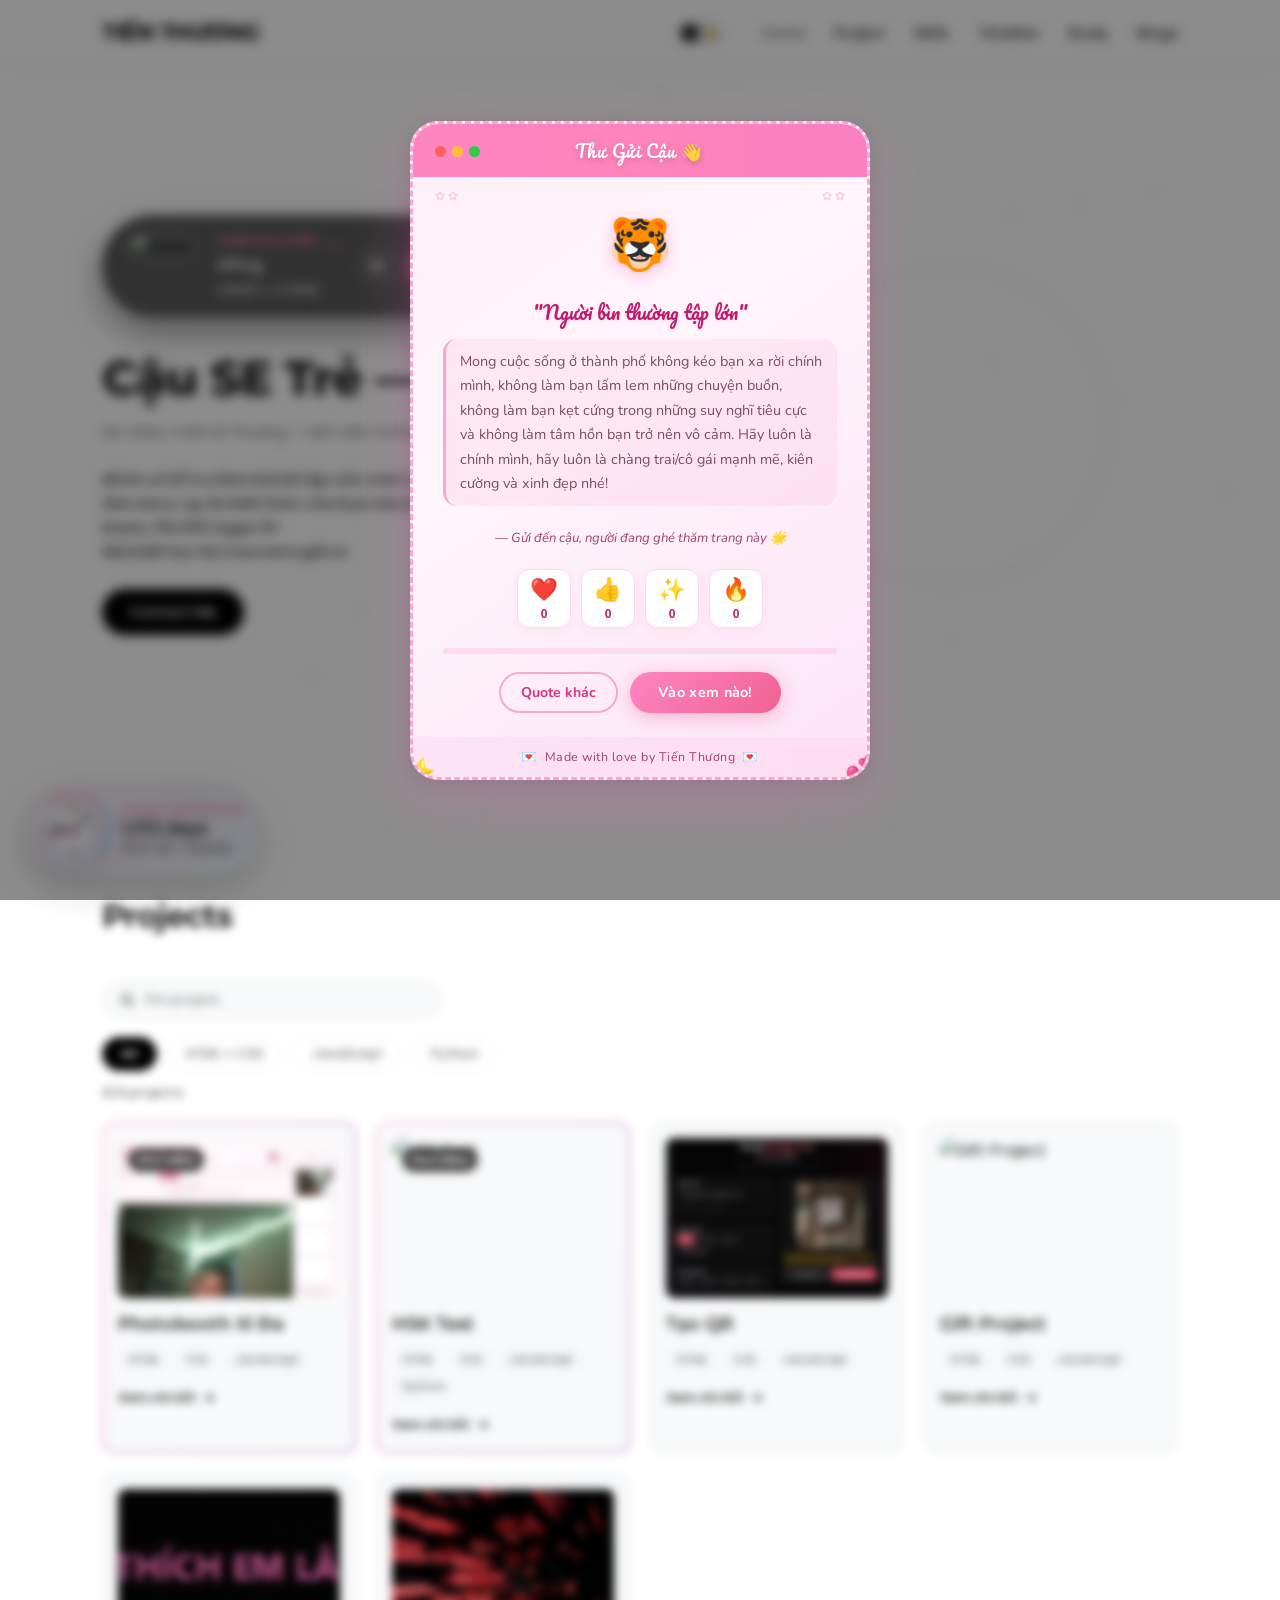
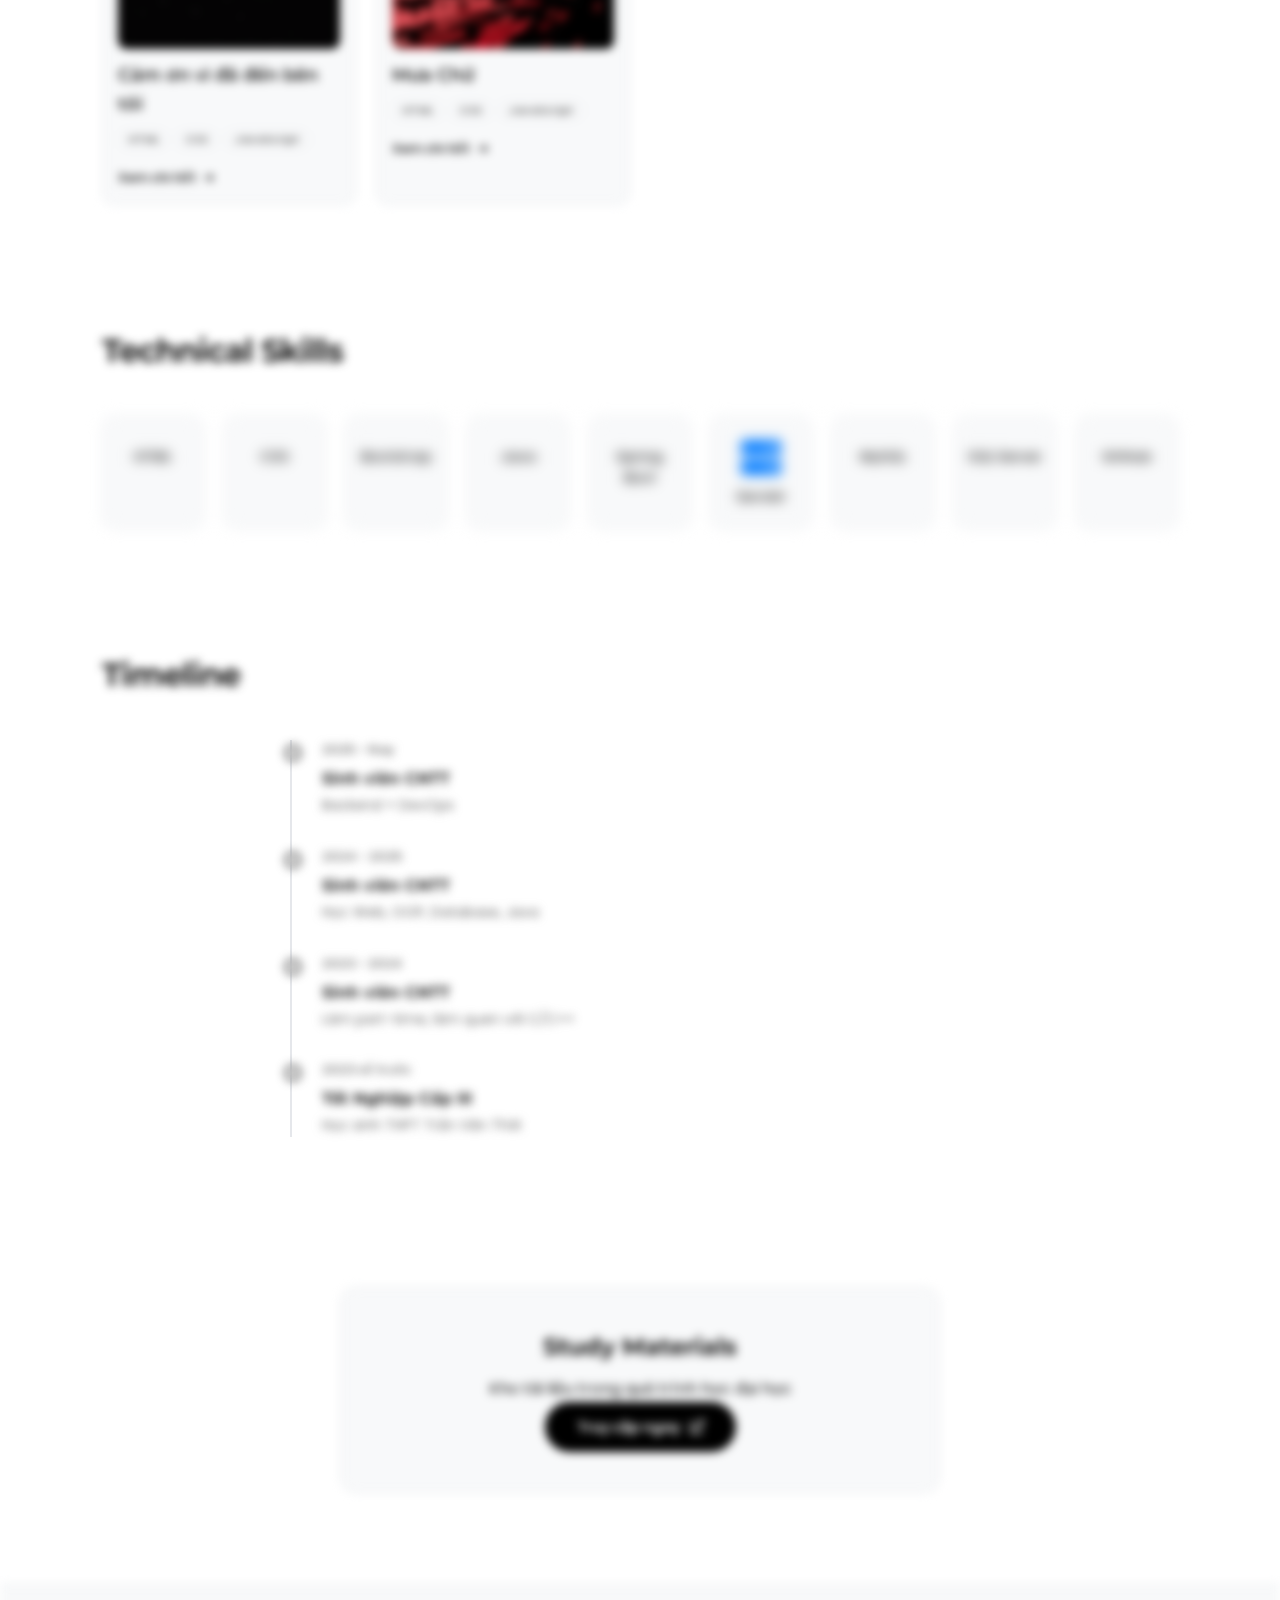
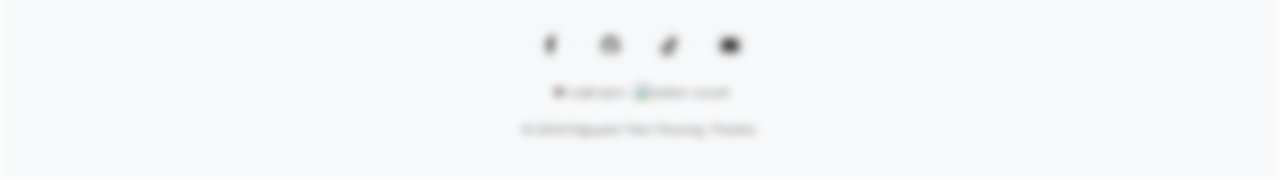
==== commit 6691de68: "feat: add forever clock functionality and enhance scroll animations for project elements" ====
--- a/index.html
+++ b/index.html
@@ -235,6 +235,57 @@
     <i class="fas fa-arrow-up"></i>
   </button>
 
+  <div class="forever-clock" id="foreverClock" role="button" tabindex="0" aria-label="Time since 20/09/2023"
+    aria-expanded="false" aria-controls="foreverClockPanel">
+    <div class="clock-face" aria-hidden="true">
+      <span class="clock-mark mark-12">12</span>
+      <span class="clock-mark mark-3">3</span>
+      <span class="clock-mark mark-6">6</span>
+      <span class="clock-mark mark-9">9</span>
+      <span class="clock-hand hour-hand" id="clockHourHand"></span>
+      <span class="clock-hand minute-hand" id="clockMinuteHand"></span>
+      <span class="clock-hand second-hand" id="clockSecondHand"></span>
+      <span class="clock-center"></span>
+      <span class="clock-orbit"></span>
+    </div>
+    <div class="clock-copy">
+      <span class="clock-label">SINCE 20/09/2023</span>
+      <strong id="foreverDays">0 days</strong>
+      <span id="foreverTime">00:00:00</span>
+    </div>
+    <div class="clock-panel" id="foreverClockPanel" role="dialog" aria-label="Clock details">
+      <div class="clock-panel-head">
+        <span>University Memory</span>
+        <button type="button" id="closeForeverClock" aria-label="Close clock details">
+          <i class="fas fa-times"></i>
+        </button>
+      </div>
+      <p class="clock-panel-note">
+        20/09/2023 - ngay minh buoc chan vao dai hoc, bat dau mot hanh trinh moi voi that nhieu ky niem.
+      </p>
+      <div class="clock-panel-row">
+        <span>Milestone</span>
+        <strong>First university day</strong>
+      </div>
+      <div class="clock-panel-row">
+        <span>Started</span>
+        <strong>20/09/2023</strong>
+      </div>
+      <div class="clock-panel-row">
+        <span>Days passed</span>
+        <strong id="clockDetailDays">0</strong>
+      </div>
+      <div class="clock-panel-row">
+        <span>Today count</span>
+        <strong id="clockDetailTime">00:00:00</strong>
+      </div>
+      <div class="clock-panel-row">
+        <span>Meaning</span>
+        <strong>Still growing</strong>
+      </div>
+    </div>
+  </div>
+
   <footer class="animate-scroll from-bottom" id="end">
     <div class="social-icons" id="socialLinks">
       <button class="copy-email-btn" id="copyEmailBtn" title="Copy email">
--- a/css/styles.css
+++ b/css/styles.css
@@ -64,6 +64,63 @@
   background: radial-gradient(circle, rgba(255, 126, 179, 0.18), rgba(142, 68, 173, 0.08) 42%, transparent 70%);
   mix-blend-mode: screen;
   z-index: 1;
+  opacity: 0;
+  transition: opacity 0.25s ease;
+}
+
+.cursor-glow.is-visible {
+  opacity: 1;
+}
+
+.cursor-trail {
+  --trail-x: 50vw;
+  --trail-y: 50vh;
+  --trail-size: 8px;
+  --trail-alpha: 0.5;
+  position: fixed;
+  left: var(--trail-x);
+  top: var(--trail-y);
+  width: var(--trail-size);
+  height: var(--trail-size);
+  border-radius: 50%;
+  pointer-events: none;
+  transform: translate(-50%, -50%);
+  background: linear-gradient(135deg, #ff7eb3, #8e44ad, #4facfe);
+  box-shadow: 0 0 18px rgba(255, 126, 179, 0.45);
+  opacity: 0;
+  mix-blend-mode: screen;
+  z-index: 10000;
+  transition: opacity 0.18s ease;
+}
+
+.cursor-trail.is-visible {
+  opacity: var(--trail-alpha);
+}
+
+.cursor-spark {
+  position: fixed;
+  left: var(--spark-x);
+  top: var(--spark-y);
+  width: var(--spark-size);
+  height: var(--spark-size);
+  border-radius: 50%;
+  pointer-events: none;
+  transform: translate(-50%, -50%);
+  background: color-mix(in srgb, var(--accent-color) 40%, #ff7eb3);
+  box-shadow: 0 0 14px rgba(255, 126, 179, 0.6);
+  z-index: 10000;
+  animation: cursorSpark 0.75s ease-out forwards;
+}
+
+@keyframes cursorSpark {
+  from {
+    opacity: 0.8;
+    transform: translate(-50%, -50%) scale(1);
+  }
+  to {
+    opacity: 0;
+    transform: translate(calc(-50% + var(--spark-dx)), calc(-50% + var(--spark-dy))) scale(0.2);
+  }
 }
 
 body.project-page-transition::after {
@@ -584,6 +641,282 @@
   color: var(--accent-color);
 }
 
+/* --- FOREVER CLOCK --- */
+.forever-clock {
+  position: fixed;
+  left: 24px;
+  bottom: 24px;
+  z-index: 920;
+  display: inline-flex;
+  align-items: center;
+  gap: 16px;
+  padding: 12px 15px;
+  border: 1px solid var(--border-color);
+  border-radius: 999px;
+  background:
+    linear-gradient(color-mix(in srgb, var(--card-bg) 88%, transparent), color-mix(in srgb, var(--card-bg) 88%, transparent)) padding-box,
+    linear-gradient(135deg, rgba(255, 126, 179, 0.65), rgba(142, 68, 173, 0.65), rgba(79, 172, 254, 0.65)) border-box;
+  backdrop-filter: blur(14px);
+  -webkit-backdrop-filter: blur(14px);
+  box-shadow: 0 14px 36px rgba(0, 0, 0, 0.16);
+  max-width: 100%;
+  transform: translateY(0);
+  transition: transform 0.25s ease, box-shadow 0.25s ease, border-color 0.25s ease;
+  cursor: pointer;
+}
+
+.forever-clock:hover {
+  transform: translateY(-4px);
+  border-color: color-mix(in srgb, #ff7eb3 60%, var(--border-color));
+  box-shadow: 0 18px 42px rgba(0, 0, 0, 0.2);
+}
+
+.forever-clock:focus-visible {
+  outline: 3px solid rgba(255, 126, 179, 0.35);
+  outline-offset: 4px;
+}
+
+.clock-face {
+  position: relative;
+  width: 66px;
+  height: 66px;
+  border-radius: 50%;
+  flex: 0 0 auto;
+  background:
+    radial-gradient(circle at 50% 50%, var(--card-bg) 0 57%, transparent 58%),
+    conic-gradient(from 0deg, #ff7eb3, #8e44ad, #4facfe, #ff7eb3);
+  box-shadow:
+    inset 0 0 0 5px var(--bg-color),
+    0 10px 24px rgba(0, 0, 0, 0.12);
+}
+
+.clock-face::before {
+  content: '';
+  position: absolute;
+  inset: 9px;
+  border-radius: 50%;
+  border: 1px dashed color-mix(in srgb, var(--accent-color) 28%, transparent);
+}
+
+.clock-mark {
+  position: absolute;
+  color: var(--text-muted);
+  font-family: 'Montserrat', sans-serif;
+  font-size: 8px;
+  font-weight: 800;
+  line-height: 1;
+}
+
+.mark-12 {
+  top: 7px;
+  left: 50%;
+  transform: translateX(-50%);
+}
+
+.mark-3 {
+  right: 8px;
+  top: 50%;
+  transform: translateY(-50%);
+}
+
+.mark-6 {
+  bottom: 7px;
+  left: 50%;
+  transform: translateX(-50%);
+}
+
+.mark-9 {
+  left: 8px;
+  top: 50%;
+  transform: translateY(-50%);
+}
+
+.clock-hand {
+  position: absolute;
+  left: 50%;
+  bottom: 50%;
+  border-radius: 999px;
+  transform-origin: 50% 100%;
+  transform: translateX(-50%) rotate(0deg);
+}
+
+.hour-hand {
+  width: 4px;
+  height: 18px;
+  background: var(--text-color);
+}
+
+.minute-hand {
+  width: 3px;
+  height: 24px;
+  background: var(--text-muted);
+}
+
+.second-hand {
+  width: 2px;
+  height: 28px;
+  background: #ff7eb3;
+  box-shadow: 0 0 10px rgba(255, 126, 179, 0.7);
+}
+
+.clock-center {
+  position: absolute;
+  left: 50%;
+  top: 50%;
+  width: 9px;
+  height: 9px;
+  border-radius: 50%;
+  background: linear-gradient(135deg, #ff7eb3, #8e44ad);
+  transform: translate(-50%, -50%);
+  box-shadow: 0 0 0 4px var(--card-bg);
+}
+
+.clock-orbit {
+  position: absolute;
+  inset: -4px;
+  border-radius: 50%;
+  border: 2px solid transparent;
+  border-top-color: #ff7eb3;
+  border-right-color: rgba(79, 172, 254, 0.85);
+  animation: foreverClockOrbit 1.8s linear infinite;
+}
+
+@keyframes foreverClockOrbit {
+  to {
+    transform: rotate(360deg);
+  }
+}
+
+.clock-copy {
+  display: flex;
+  flex-direction: column;
+  min-width: 0;
+}
+
+.clock-label {
+  color: #ff7eb3;
+  font-size: 10px;
+  font-weight: 800;
+  letter-spacing: 1.4px;
+}
+
+.clock-copy strong {
+  color: var(--text-color);
+  font-family: 'Montserrat', sans-serif;
+  font-size: 17px;
+  line-height: 1.15;
+  white-space: nowrap;
+}
+
+.clock-copy span:last-child {
+  color: var(--text-muted);
+  font-size: 12px;
+  font-weight: 600;
+}
+
+.clock-panel {
+  position: absolute;
+  left: 0;
+  bottom: calc(100% + 14px);
+  width: 260px;
+  padding: 14px;
+  border: 1px solid color-mix(in srgb, var(--border-color) 70%, #ff7eb3);
+  border-radius: 16px;
+  background: color-mix(in srgb, var(--card-bg) 92%, transparent);
+  backdrop-filter: blur(16px);
+  -webkit-backdrop-filter: blur(16px);
+  box-shadow: 0 18px 45px rgba(0, 0, 0, 0.18);
+  opacity: 0;
+  pointer-events: none;
+  transform: translateY(10px) scale(0.96);
+  transform-origin: bottom left;
+  transition: opacity 0.2s ease, transform 0.2s ease;
+}
+
+.clock-panel::after {
+  content: '';
+  position: absolute;
+  left: 30px;
+  top: 100%;
+  width: 14px;
+  height: 14px;
+  background: color-mix(in srgb, var(--card-bg) 92%, transparent);
+  border-right: 1px solid color-mix(in srgb, var(--border-color) 70%, #ff7eb3);
+  border-bottom: 1px solid color-mix(in srgb, var(--border-color) 70%, #ff7eb3);
+  transform: translateY(-7px) rotate(45deg);
+}
+
+.forever-clock.panel-open .clock-panel {
+  opacity: 1;
+  pointer-events: auto;
+  transform: translateY(0) scale(1);
+}
+
+.clock-panel-head {
+  display: flex;
+  align-items: center;
+  justify-content: space-between;
+  gap: 12px;
+  margin-bottom: 10px;
+  color: var(--text-color);
+  font-family: 'Montserrat', sans-serif;
+  font-size: 14px;
+  font-weight: 800;
+}
+
+.clock-panel-head button {
+  width: 26px;
+  height: 26px;
+  border: 1px solid var(--border-color);
+  border-radius: 50%;
+  background: var(--bg-color);
+  color: var(--text-muted);
+  cursor: pointer;
+  display: inline-flex;
+  align-items: center;
+  justify-content: center;
+  font-size: 11px;
+  transition: var(--transition);
+}
+
+.clock-panel-head button:hover {
+  color: var(--text-color);
+  border-color: #ff7eb3;
+}
+
+.clock-panel-note {
+  margin-bottom: 10px;
+  padding: 10px 11px;
+  border-radius: 12px;
+  border-left: 3px solid #ff7eb3;
+  background: color-mix(in srgb, #ff7eb3 12%, transparent);
+  color: var(--text-muted);
+  font-size: 12px;
+  line-height: 1.55;
+}
+
+.clock-panel-row {
+  display: flex;
+  align-items: center;
+  justify-content: space-between;
+  gap: 12px;
+  padding: 8px 0;
+  border-top: 1px solid var(--border-color);
+}
+
+.clock-panel-row span {
+  color: var(--text-muted);
+  font-size: 12px;
+  font-weight: 500;
+}
+
+.clock-panel-row strong {
+  color: var(--text-color);
+  font-size: 12px;
+  font-weight: 700;
+  text-align: right;
+}
+
 /* --- FOOTER --- */
 footer {
   padding: 40px 10%;
@@ -694,6 +1027,7 @@
 .animate-scroll {
   opacity: 0;
   transition: all 1s ease-out;
+  transition-delay: var(--scroll-delay, 0ms);
   filter: blur(5px);
   will-change: opacity, transform, filter;
 }
@@ -1411,6 +1745,10 @@
     padding: 24px 20px;
   }
 
+  .forever-clock {
+    display: none;
+  }
+
   /* --- Footer social icons: to hơn cho ngón tay --- */
   .social-link,
   .copy-email-btn {
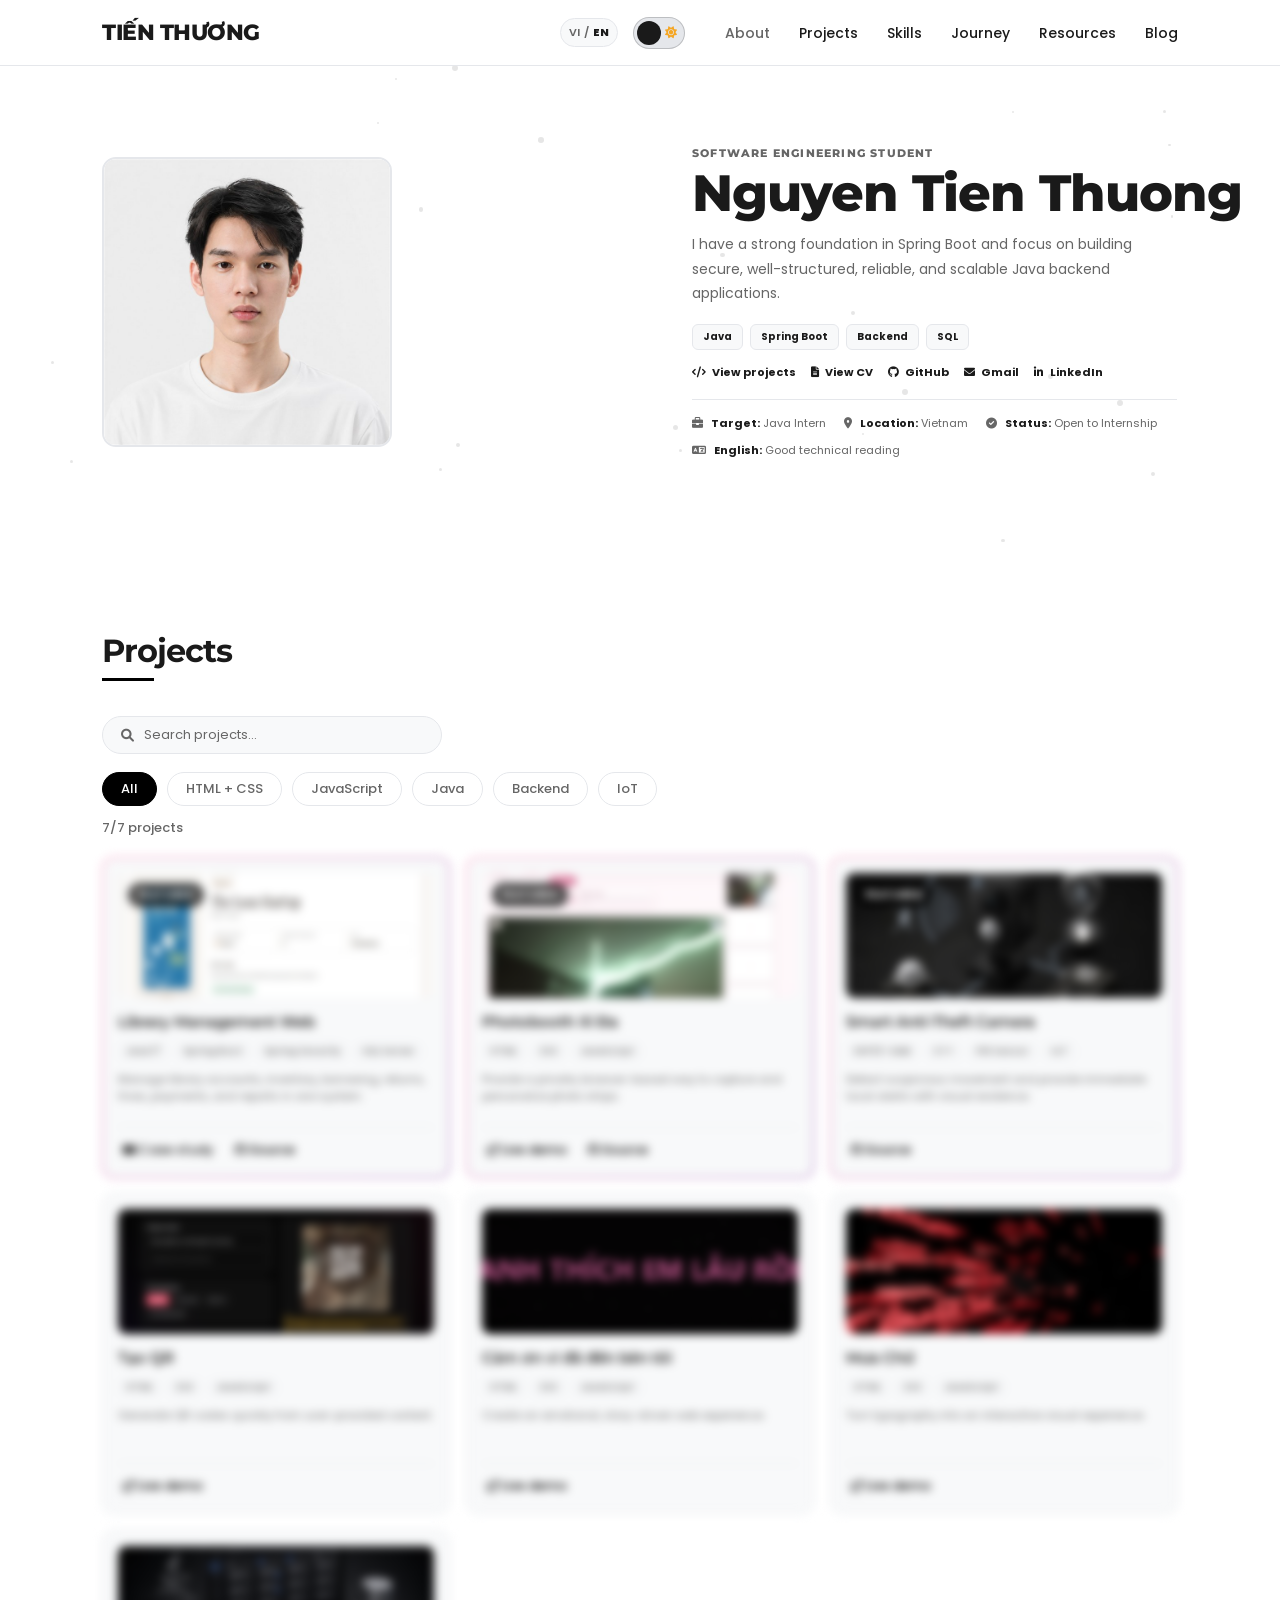
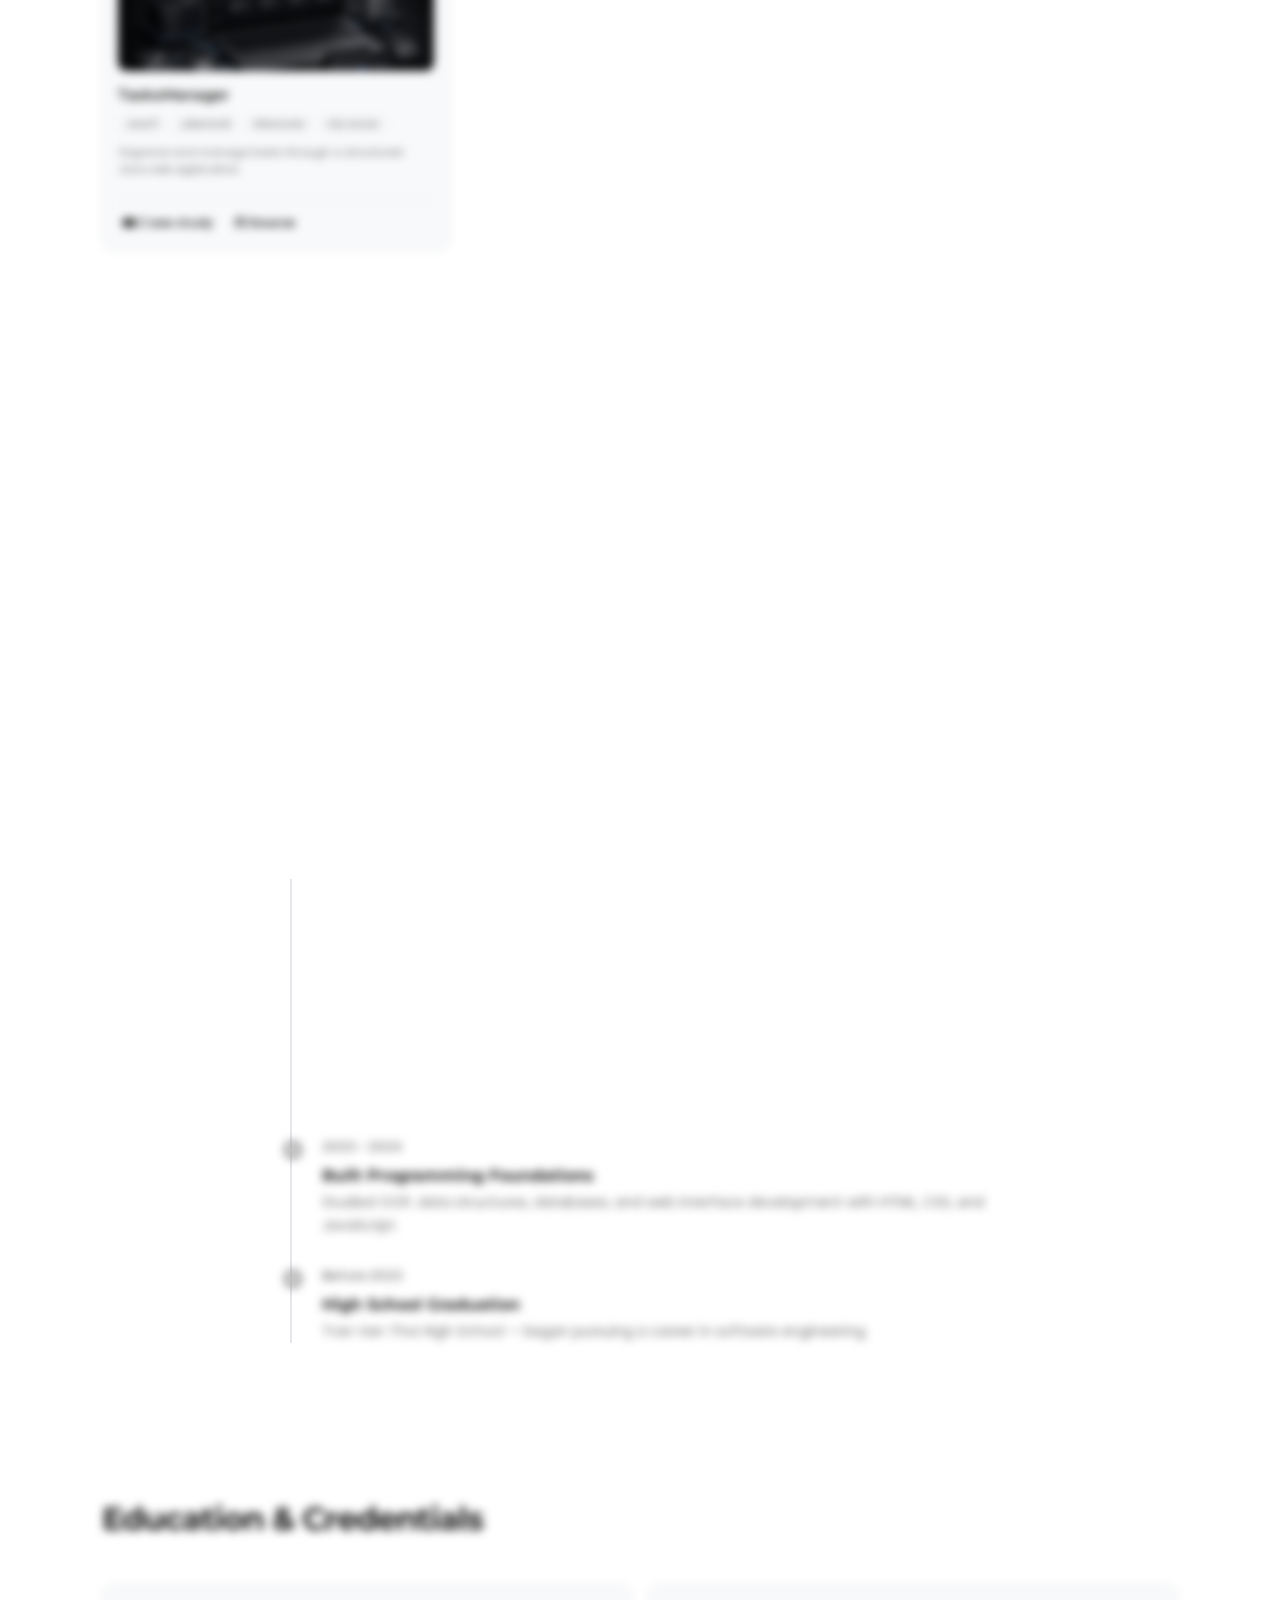
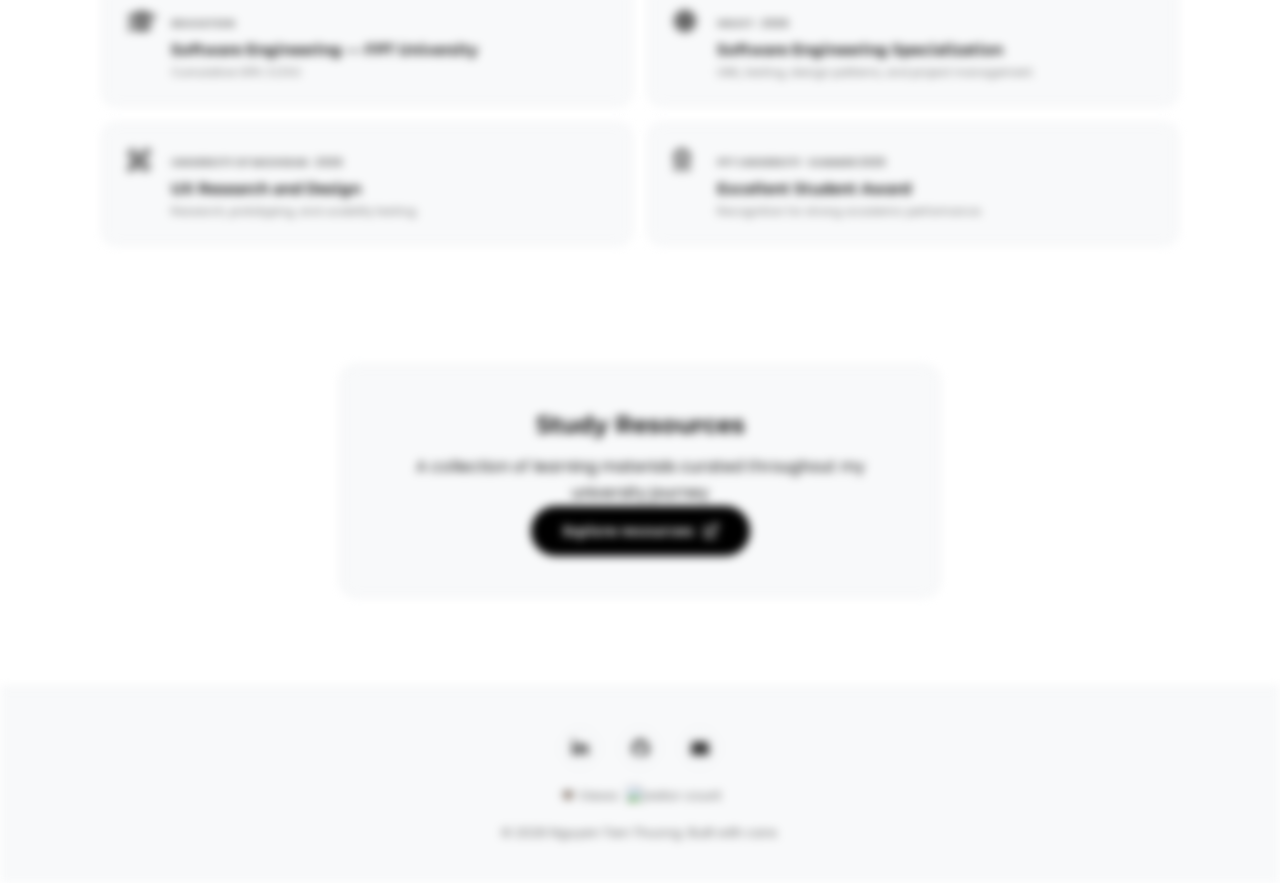
==== commit 1f91f658: "feat: implement bilingual portfolio website with dynamic project case studies and CV integration" ====
--- a/index.html
+++ b/index.html
@@ -1,5 +1,5 @@
 <!doctype html>
-<html lang="vi">
+<html lang="en">
 
 <head>
   <meta charset="utf-8" />
@@ -14,9 +14,9 @@
   <meta name="author" content="Nguyễn Tiến Thương" />
 
   <link rel="canonical" href="https://thuongnt-ktpm.github.io/" />
-  <meta property="og:title" content="Thuong-Dev — Software Engineering Portfolio" />
-  <meta property="og:description" content="Khám phá các dự án lập trình và kho tài liệu học tập của Tiến Thương." />
-  <meta property="og:image" content="image/avata.jpg" />
+  <meta property="og:title" content="Nguyễn Tiến Thương — Backend Developer" />
+  <meta property="og:description" content="Portfolio Backend Developer tập trung vào Java, Spring Boot và phát triển ứng dụng web." />
+  <meta property="og:image" content="image/avatar-profile.jpg" />
   <meta property="og:url" content="https://thuongnt-ktpm.github.io/" />
   <meta property="og:type" content="website" />
 
@@ -24,7 +24,7 @@
 
   <link rel="icon" type="image/png" sizes="32x32" href="image/favicon-32x32.png" />
   <link rel="icon" type="image/png" sizes="16x16" href="image/favicon-16x16.png" />
-  <title>Thuong-Dev — Portfolio</title>
+  <title>Nguyen Tien Thuong | Java Backend Developer</title>
 
   <link rel="preconnect" href="https://fonts.googleapis.com" />
   <link rel="preconnect" href="https://fonts.gstatic.com" crossorigin />
@@ -35,9 +35,8 @@
   <link rel="stylesheet" href="https://cdnjs.cloudflare.com/ajax/libs/font-awesome/6.0.0/css/all.min.css" />
   <link rel="stylesheet" href="https://cdn.jsdelivr.net/gh/devicons/devicon@latest/devicon.min.css" />
 
-  <link rel="preload" href="image/avata.jpg" as="image" />
+  <link rel="preload" href="image/avatar-profile.jpg" as="image" />
   <link id="theme-link" rel="stylesheet" href="css/styles.css" />
-  <link rel="stylesheet" href="css/welcome-letter.css" />
 
   <script async src="https://www.googletagmanager.com/gtag/js?id=G-7ZXRVPT543"></script>
   <script>
@@ -50,107 +49,90 @@
     gtag("config", "G-7ZXRVPT543");
   </script>
 
-  <script src="https://cdn.jsdelivr.net/npm/canvas-confetti@1.9.2/dist/confetti.browser.min.js"></script>
 </head>
 
 <body>
   <div id="reading-progress"></div>
   <header class="animate-scroll from-top">
-    <a href="#" class="logo">Tiến Thương</a>
+    <a href="#home" class="logo">Tiến Thương</a>
     <div class="header-right">
-      <div id="theme-toggle">
+      <button id="language-toggle" type="button" aria-label="Chuyển sang tiếng Việt"><span>VI</span><span>/</span><span class="lang-active">EN</span></button>
+      <button id="theme-toggle" type="button" aria-label="Toggle color theme">
         <i class="fas fa-sun icon-sun"></i><i class="fas fa-moon icon-moon"></i>
-      </div>
+      </button>
       <nav class="navbar">
-        <a href="#home" class="active">Home</a>
-        <a href="#projects">Project</a>
-        <a href="#skills">Skills</a>
-        <a href="#timeline">Timeline</a>
-        <a href="#study">Study</a>
-        <a href="https://thuongnt-ktpm.github.io/my-blog/" target="_blank" rel="noopener noreferrer">Blogs</a>
+        <a href="#home" class="active" data-i18n="nav_home">Giới thiệu</a>
+        <a href="#projects" data-i18n="nav_projects">Dự án</a>
+        <a href="#skills" data-i18n="nav_skills">Kỹ năng</a>
+        <a href="#timeline" data-i18n="nav_timeline">Hành trình</a>
+        <a href="#study" data-i18n="nav_study">Tài liệu</a>
+        <a href="https://thuongnt-ktpm.github.io/my-blog/" target="_blank" rel="noopener noreferrer" data-i18n="nav_blog">Bài viết</a>
       </nav>
-      <i class="fas fa-bars" id="menu-icon"></i>
+      <button id="menu-icon" type="button" aria-label="Open navigation" aria-expanded="false"><i class="fas fa-bars"></i></button>
     </div>
   </header>
 
-  <section id="home" class="unified-hero">
+  <section id="home" class="unified-hero profile-hero">
     <div class="hero-particles" id="heroParticles" aria-hidden="true"></div>
-    <div class="hero-text animate-scroll from-left">
-      <div class="music-widget" id="musicWidget">
-        <div class="album-wrapper">
-          <img src="image/avata.jpg" alt="Cover" class="cover" id="trackCover" />
-        </div>
-
-        <div class="info">
-          <div class="tag">
-            NOW PLAYING
-            <span class="music-visualizer" aria-hidden="true">
-              <span></span><span></span><span></span><span></span>
-            </span>
-          </div>
-          <h3 class="title" id="trackTitle">Hẹn Nhau Dưới Ánh Trăng</h3>
-          <p class="artist" id="trackArtist">HIEUTHUHAI, MANBO, HURRYKNG</p>
-        </div>
-
-        <div class="controls-wrapper">
-          <button class="prev-btn" id="prevBtn"><i class="fas fa-step-backward"></i></button>
-          <button class="play-btn" id="playBtn">
-            <div class="icon-play"></div>
-            <div class="icon-pause"></div>
-          </button>
-          <button class="next-btn" id="nextBtn"><i class="fas fa-step-forward"></i></button>
-        </div>
-
-        <audio id="audioPlayer" src="music/hennhauduoianhtrang.mp3"></audio>
-      </div>
-
-      <h1>
-        Cậu SE Trẻ — <span id="typing-text"></span><span class="typing-cursor">|</span>
-      </h1>
-      <p class="bio">
-        Xin chào, mình là Thương — sinh viên Software Engineering.<br /><br />
-        <b>
-          Mình có hỗ trợ làm hộ bài tập các môn chuyên ngành, slide, edit video, làm docx, sp ôn kiến thức
-          cho bạn nào bị mất gốc Java và HTML+CSS basic, PRJ301 tager 8+
-          <strong><br />Đặt biệt học hộ Coursera giá sv</strong>
-        </b>
-      </p>
-      <a href="https://m.me/tien.thuong.674774" class="study-btn" style="padding: 10px 25px; font-size: 14px"
-        target="_blank" rel="noopener noreferrer">Contact Me</a>
-    </div>
-    <div class="hero-img animate-scroll from-right">
-      <img src="image/avata.jpg" alt="Avatar" />
+    <div class="hero-img animate-scroll from-left">
+      <img src="image/avatar-profile.jpg" alt="Chân dung Nguyễn Tiến Thương" width="290" height="290" decoding="async" fetchpriority="high" />
+    </div>
+    <div class="hero-text animate-scroll from-right">
+      <p class="profile-role" data-i18n="profile_role">SOFTWARE ENGINEERING STUDENT</p>
+      <h1 data-i18n="profile_name">Nguyen Tien Thuong</h1>
+      <p class="bio" data-i18n="profile_bio">I focus on building backend applications with Java and Spring Boot, aiming for systems that are well-structured, reliable, and scalable.</p>
+      <div class="profile-bottom">
+        <div class="profile-tags" aria-label="Technology stack">
+          <span>Java</span><span>Spring Boot</span><span>Backend</span><span>SQL</span>
+        </div>
+        <div class="profile-divider" aria-hidden="true"></div>
+        <div class="profile-links">
+          <a href="#projects"><i class="fas fa-code"></i> <span data-i18n="view_projects">View projects</span></a>
+          <a href="cv.html"><i class="fas fa-file-lines"></i> <span data-i18n="view_cv">View CV</span></a>
+          <a href="https://github.com/Thuong404-lab" target="_blank" rel="noopener noreferrer"><i class="fab fa-github"></i> GitHub</a>
+          <a href="mailto:thuongnt.ce191329@gmail.com"><i class="fas fa-envelope"></i> Gmail</a>
+          <a href="https://www.linkedin.com/in/nguyentienthuong-dev/" target="_blank" rel="noopener noreferrer"><i class="fab fa-linkedin-in"></i> LinkedIn</a>
+        </div>
+      </div>
+      <div class="credibility-list">
+        <span><i class="fas fa-briefcase"></i> <b data-i18n="target_label">Target:</b> <span data-i18n="target_value">Java Intern</span></span>
+        <span><i class="fas fa-location-dot"></i> <b data-i18n="location_label">Location:</b> Vietnam</span>
+        <span><i class="fas fa-circle-check"></i> <b data-i18n="status_label">Status:</b> <span data-i18n="status_value">Open to Internship</span></span>
+        <span><i class="fas fa-language"></i> <b data-i18n="english_label">English:</b> <span data-i18n="english_value">Good technical reading</span></span>
+      </div>
     </div>
   </section>
 
   <section id="projects">
-    <h2 class="heading animate-scroll from-bottom">Projects</h2>
+    <h2 class="heading animate-scroll from-bottom" data-i18n="projects_title">Dự án</h2>
 
     <div class="project-search-wrap">
       <i class="fas fa-search"></i>
-      <input type="text" id="projectSearch" placeholder="Tìm project..." autocomplete="off" />
+      <input type="text" id="projectSearch" placeholder="Tìm dự án..." data-i18n-placeholder="project_search" autocomplete="off" />
       <button type="button" id="clearProjectSearch" class="clear-search-btn" aria-label="Clear project search">
         <i class="fas fa-times"></i>
       </button>
     </div>
 
     <div class="project-filters">
-      <button class="filter-btn active" data-filter="all">All</button>
+      <button class="filter-btn active" data-filter="all" data-i18n="all">Tất cả</button>
       <button class="filter-btn" data-filter="html-css">HTML + CSS</button>
       <button class="filter-btn" data-filter="javascript">JavaScript</button>
-      <button class="filter-btn" data-filter="python">Python</button>
+      <button class="filter-btn" data-filter="java">Java</button>
+      <button class="filter-btn" data-filter="backend">Backend</button>
+      <button class="filter-btn" data-filter="iot">IoT</button>
     </div>
     <div class="project-count" id="projectCount" aria-live="polite"></div>
     <div class="projects-grid" id="projectsGrid"></div>
     <div class="project-empty-state" id="projectEmptyState" hidden>
       <i class="fas fa-folder-open"></i>
-      <h3>Không tìm thấy project</h3>
-      <p>Thử đổi từ khóa khác hoặc chọn lại bộ lọc.</p>
+      <h3 data-i18n="project_empty_title">Không tìm thấy dự án</h3>
+      <p data-i18n="project_empty_text">Thử đổi từ khóa khác hoặc chọn lại bộ lọc.</p>
     </div>
   </section>
 
   <section id="skills">
-    <h2 class="heading animate-scroll from-bottom">Technical Skills</h2>
+    <h2 class="heading animate-scroll from-bottom" data-i18n="skills_title">Kỹ năng kỹ thuật</h2>
     <div class="skills-grid animate-scroll from-bottom">
       <div class="skill-item" data-tip="Advanced ⭐⭐⭐⭐⭐">
         <i class="devicon-html5-plain colored"></i><span>HTML</span>
@@ -167,7 +149,7 @@
         <span>Java</span>
       </div>
 
-      <div class="skill-item" data-tip="Beginner ⭐⭐">
+      <div class="skill-item" data-tip="Advanced · Core skill ⭐⭐⭐⭐⭐">
         <i class="devicon-spring-original colored"></i><span>Spring Boot</span>
       </div>
       <div class="skill-item" data-tip="Intermediate ⭐⭐⭐⭐⭐">
@@ -180,6 +162,9 @@
         <i class="devicon-microsoftsqlserver-plain colored"></i>
         <span>SQL Server</span>
       </div>
+      <div class="skill-item" data-tip="API Testing ⭐⭐⭐⭐">
+        <i class="devicon-postman-plain colored"></i><span>Postman</span>
+      </div>
       <div class="skill-item" data-tip="Daily use ⭐⭐⭐⭐⭐">
         <i class="devicon-github-original"></i><span>GitHub</span>
       </div>
@@ -187,45 +172,55 @@
   </section>
 
   <section id="timeline">
-    <h2 class="heading animate-scroll from-bottom">Timeline</h2>
+    <h2 class="heading animate-scroll from-bottom" data-i18n="timeline_title">Hành trình</h2>
     <div class="timeline-container">
       <div class="timeline-item animate-scroll from-left">
-        <span class="time-stamp">2025 - Nay</span>
+        <span class="time-stamp" data-i18n="time_now">2025 - Nay</span>
         <div class="timeline-content">
-          <h3>Sinh viên CNTT</h3>
-          <p>Backend + DevOps</p>
+          <h3 data-i18n="timeline_1_title">Tập trung Backend Development</h3>
+          <p data-i18n="timeline_1_text">Phát triển nền tảng Java, Spring Boot, REST API và tìm hiểu quy trình triển khai ứng dụng.</p>
         </div>
       </div>
       <div class="timeline-item animate-scroll from-right">
         <span class="time-stamp">2024 - 2025</span>
         <div class="timeline-content">
-          <h3>Sinh viên CNTT</h3>
-          <p>Học Web, OOP, Database, Java</p>
+          <h3 data-i18n="timeline_2_title">Xây dựng nền tảng Software Engineering</h3>
+          <p data-i18n="timeline_2_text">Học OOP, cấu trúc dữ liệu, cơ sở dữ liệu và phát triển các dự án web cá nhân.</p>
         </div>
       </div>
       <div class="timeline-item animate-scroll from-left">
         <span class="time-stamp">2023 - 2024</span>
         <div class="timeline-content">
-          <h3>Sinh viên CNTT</h3>
-          <p>Làm part-time, làm quen với C/C++</p>
+          <h3 data-i18n="timeline_3_title">Bắt đầu hành trình lập trình</h3>
+          <p data-i18n="timeline_3_text">Làm quen với C/C++, tư duy giải quyết vấn đề và môi trường đại học.</p>
         </div>
       </div>
       <div class="timeline-item animate-scroll from-right">
-        <span class="time-stamp">2023 về trước</span>
+        <span class="time-stamp" data-i18n="time_before">Trước 2023</span>
         <div class="timeline-content">
-          <h3>Tốt Nghiệp Cấp III</h3>
-          <p>Học sinh THPT Trần Văn Thời</p>
-        </div>
-      </div>
+          <h3 data-i18n="timeline_4_title">Tốt nghiệp THPT</h3>
+          <p data-i18n="timeline_4_text">THPT Trần Văn Thời — bước đầu xác định định hướng theo ngành công nghệ phần mềm.</p>
+        </div>
+      </div>
+    </div>
+  </section>
+
+  <section id="credentials">
+    <h2 class="heading animate-scroll from-bottom" data-i18n="credentials_title">Credentials</h2>
+    <div class="credentials-grid">
+      <article class="credential-card animate-scroll from-bottom"><i class="fas fa-graduation-cap"></i><span data-i18n="education_label">Education</span><h3 data-i18n="education_value">Software Engineering — FPT University</h3><p data-i18n="gpa_value">Cumulative GPA: 3.1/4.0</p></article>
+      <article class="credential-card animate-scroll from-bottom"><i class="fas fa-certificate"></i><span>HKUST · 2026</span><h3 data-i18n="cert_se">Software Engineering Specialization</h3><p data-i18n="cert_se_text">UML, testing, design patterns, and project management.</p></article>
+      <article class="credential-card animate-scroll from-bottom"><i class="fas fa-pen-ruler"></i><span>University of Michigan · 2026</span><h3 data-i18n="cert_ux">UX Research and Design</h3><p data-i18n="cert_ux_text">Research, prototyping, and usability testing.</p></article>
+      <article class="credential-card animate-scroll from-bottom"><i class="fas fa-award"></i><span>FPT University · Summer 2025</span><h3 data-i18n="award_title">Excellent Student Award</h3><p data-i18n="award_text">Recognition for strong academic performance.</p></article>
     </div>
   </section>
 
   <section id="study">
     <div class="study-banner animate-scroll from-bottom">
-      <h2>Study Materials</h2>
-      <p>Kho tài liệu trong quá trình học đại học</p>
-      <a href="https://thuongnt-ktpm.github.io/learn/" target="_blank" rel="noopener noreferrer" class="study-btn">
-        Truy cập ngay
+      <h2 data-i18n="study_title">Tài liệu học tập</h2>
+      <p data-i18n="study_text">Kho tài liệu mình tổng hợp trong quá trình học đại học</p>
+      <a href="https://tienthuong.vercel.app/" target="_blank" rel="noopener noreferrer" class="study-btn">
+        <span data-i18n="study_action">Khám phá tài liệu</span>
         <i class="fas fa-external-link-alt" style="margin-left: 10px"></i>
       </a>
     </div>
@@ -234,81 +229,30 @@
   <button id="scroll-top" aria-label="Scroll to top">
     <i class="fas fa-arrow-up"></i>
   </button>
-
-  <div class="forever-clock" id="foreverClock" role="button" tabindex="0" aria-label="Time since 20/09/2023"
-    aria-expanded="false" aria-controls="foreverClockPanel">
-    <div class="clock-face" aria-hidden="true">
-      <span class="clock-mark mark-12">12</span>
-      <span class="clock-mark mark-3">3</span>
-      <span class="clock-mark mark-6">6</span>
-      <span class="clock-mark mark-9">9</span>
-      <span class="clock-hand hour-hand" id="clockHourHand"></span>
-      <span class="clock-hand minute-hand" id="clockMinuteHand"></span>
-      <span class="clock-hand second-hand" id="clockSecondHand"></span>
-      <span class="clock-center"></span>
-      <span class="clock-orbit"></span>
-    </div>
-    <div class="clock-copy">
-      <span class="clock-label">SINCE 20/09/2023</span>
-      <strong id="foreverDays">0 days</strong>
-      <span id="foreverTime">00:00:00</span>
-    </div>
-    <div class="clock-panel" id="foreverClockPanel" role="dialog" aria-label="Clock details">
-      <div class="clock-panel-head">
-        <span>University Memory</span>
-        <button type="button" id="closeForeverClock" aria-label="Close clock details">
-          <i class="fas fa-times"></i>
-        </button>
-      </div>
-      <p class="clock-panel-note">
-        20/09/2023 - ngay minh buoc chan vao dai hoc, bat dau mot hanh trinh moi voi that nhieu ky niem.
-      </p>
-      <div class="clock-panel-row">
-        <span>Milestone</span>
-        <strong>First university day</strong>
-      </div>
-      <div class="clock-panel-row">
-        <span>Started</span>
-        <strong>20/09/2023</strong>
-      </div>
-      <div class="clock-panel-row">
-        <span>Days passed</span>
-        <strong id="clockDetailDays">0</strong>
-      </div>
-      <div class="clock-panel-row">
-        <span>Today count</span>
-        <strong id="clockDetailTime">00:00:00</strong>
-      </div>
-      <div class="clock-panel-row">
-        <span>Meaning</span>
-        <strong>Still growing</strong>
-      </div>
-    </div>
-  </div>
 
   <footer class="animate-scroll from-bottom" id="end">
     <div class="social-icons" id="socialLinks">
       <button class="copy-email-btn" id="copyEmailBtn" title="Copy email">
         <i class="fas fa-envelope"></i>
-        <span class="tooltip">Đã copy! 📋</span>
+        <span class="tooltip" data-i18n="copied">Đã sao chép! 📋</span>
       </button>
     </div>
     <div class="visitor-badge">
-      <span>👁️ Lượt xem:</span>
+      <span data-i18n="views">👁️ Lượt xem:</span>
       <img src="https://hits.sh/thuongnt-ktpm.github.io.svg?style=flat-square&color=555&labelColor=000"
         alt="visitor count" loading="lazy" />
     </div>
-    <p style="margin-top: 15px">© 2024 Nguyen Tien Thuong. Thanks.</p>
+    <p style="margin-top: 15px" data-i18n="footer">© 2026 Nguyễn Tiến Thương. Được xây dựng bằng sự chỉn chu.</p>
   </footer>
 
 
-  <div class="letter-hearts" id="letterHearts">
+  <div class="letter-hearts" id="letterHearts" hidden>
     <span>💕</span><span>🌸</span><span>✨</span><span>💖</span><span>🌷</span>
     <span>⭐</span><span>💫</span><span>🌺</span><span>💗</span><span>🎀</span>
   </div>
 
 
-  <div id="welcome-overlay" role="dialog" aria-modal="true" aria-labelledby="letter-title">
+  <div id="welcome-overlay" role="dialog" aria-modal="true" aria-labelledby="letter-title" hidden>
     <div id="welcome-letter">
 
       <span class="letter-sticker letter-sticker-tl" style="--r:-20deg">🎀</span>
@@ -372,18 +316,12 @@
 
 
   <script src="js/config.js" defer></script>
-  <script src="js/notifications.js" defer></script>
+  <script src="js/i18n.js" defer></script>
   <script src="js/ui-core.js" defer></script>
   <script src="js/navigation.js" defer></script>
   <script src="js/effects.js" defer></script>
   <script src="js/projects.js" defer></script>
-  <script src="js/music.js" defer></script>
-
-  <!-- Firebase SDK -->
-  <script src="https://www.gstatic.com/firebasejs/10.7.1/firebase-app-compat.js" defer></script>
-  <script src="https://www.gstatic.com/firebasejs/10.7.1/firebase-database-compat.js" defer></script>
-
-  <script src="js/welcome-letter.js" defer></script>
+
 </body>
 
 </html>
--- a/css/styles.css
+++ b/css/styles.css
@@ -195,6 +195,32 @@
   display: flex;
   align-items: center;
   gap: 15px;
+}
+
+#language-toggle {
+  display: inline-flex;
+  align-items: center;
+  gap: 4px;
+  padding: 5px 8px;
+  border: 1px solid var(--border-color);
+  border-radius: 999px;
+  background: var(--card-bg);
+  color: var(--text-muted);
+  font: inherit;
+  font-size: 11px;
+  font-weight: 600;
+  cursor: pointer;
+  transition: var(--transition);
+}
+
+#language-toggle:hover {
+  border-color: var(--accent-color);
+  color: var(--text-color);
+}
+
+#language-toggle .lang-active {
+  color: var(--text-color);
+  font-weight: 800;
 }
 
 .navbar a {
@@ -1868,4 +1894,669 @@
   }
 }
 
-
+/* Hero actions */
+.hero-cta {
+  display: flex;
+  align-items: center;
+  flex-wrap: wrap;
+  gap: 10px;
+}
+
+.hero-cta .study-btn,
+.hero-outline-btn {
+  min-height: 44px;
+  padding: 10px 20px;
+  font-size: 13px;
+}
+
+.hero-outline-btn {
+  display: inline-flex;
+  align-items: center;
+  justify-content: center;
+  gap: 8px;
+  color: var(--text-color);
+  border: 1px solid var(--border-color);
+  border-radius: 50px;
+  background: var(--card-bg);
+  font-weight: 600;
+  transition: var(--transition);
+}
+
+.hero-outline-btn:hover {
+  color: var(--bg-color);
+  background: var(--accent-color);
+  border-color: var(--accent-color);
+  transform: translateY(-2px);
+}
+
+@media (max-width: 480px) {
+  .hero-cta {
+    display: grid;
+    grid-template-columns: repeat(2, minmax(0, 1fr));
+  }
+
+  .hero-cta .study-btn,
+  .hero-outline-btn {
+    width: 100%;
+  }
+}
+
+/* Compact professional profile hero */
+.profile-hero {
+  min-height: auto;
+  padding-top: 145px;
+  padding-bottom: 85px;
+  justify-content: flex-start;
+  gap: 300px;
+  width: min(1500px, 100%);
+  margin-inline: auto;
+  align-items: center;
+}
+
+.profile-hero .hero-img {
+  flex: 0 0 auto;
+}
+
+.profile-hero .hero-img img {
+  width: 290px;
+  height: 290px;
+  border-radius: 14px;
+  filter: none;
+}
+
+.profile-hero .hero-img img:hover {
+  transform: translateY(-3px);
+}
+
+.profile-hero .hero-text {
+  flex: 1;
+  max-width: 850px;
+  min-width: 0;
+}
+
+.profile-role {
+  margin-bottom: 3px;
+  color: var(--text-muted);
+  font-family: "Montserrat", sans-serif;
+  font-size: 11px;
+  font-weight: 800;
+  letter-spacing: 1.2px;
+}
+
+.profile-hero .hero-text h1 {
+  margin: 0;
+  font-size: clamp(36px, 4vw, 58px);
+  line-height: 1.05;
+  white-space: nowrap;
+}
+
+.profile-hero .bio {
+  max-width: 820px;
+  margin: 13px 0 18px;
+  font-size: 14px;
+  line-height: 1.75;
+}
+
+.profile-bottom,
+.profile-tags,
+.profile-links {
+  display: flex;
+  align-items: center;
+  flex-wrap: wrap;
+}
+
+.profile-bottom {
+  align-items: flex-start;
+  flex-direction: column;
+  gap: 14px;
+}
+.profile-tags { gap: 7px; }
+
+.profile-tags span {
+  padding: 4px 10px;
+  border: 1px solid var(--border-color);
+  border-radius: 6px;
+  background: var(--card-bg);
+  color: var(--text-color);
+  font-size: 10px;
+  font-weight: 700;
+}
+
+.profile-divider { display: none; }
+
+.profile-links { gap: 15px; }
+
+@media (min-width: 769px) {
+  .profile-links { margin-left: 0; }
+}
+
+@media (min-width: 769px) and (max-width: 1200px) {
+  .profile-hero { gap: 120px; }
+}
+
+.profile-links a {
+  color: var(--text-color);
+  font-size: 11px;
+  font-weight: 700;
+  transition: var(--transition);
+}
+
+.profile-links a:hover {
+  color: var(--text-muted);
+  transform: translateY(-2px);
+}
+
+.profile-links i { margin-right: 4px; }
+
+.credibility-list {
+  display: flex;
+  flex-wrap: wrap;
+  gap: 9px 18px;
+  margin-top: 18px;
+  padding-top: 15px;
+  border-top: 1px solid var(--border-color);
+  color: var(--text-muted);
+  font-size: 11px;
+}
+
+.credibility-list b { color: var(--text-color); }
+.credibility-list i { margin-right: 5px; }
+
+.projects-grid {
+  grid-template-columns: repeat(3, minmax(0, 1fr));
+  gap: 16px;
+}
+.project-card { max-width: none; }
+
+.project-card img { height: 125px; }
+.project-info h4 { font-size: 15px; }
+.project-tech-list { margin: 8px 0 10px; }
+.project-tech { padding: 4px 7px; font-size: 9px; }
+
+.project-placeholder {
+  height: 125px;
+  display: flex;
+  flex-direction: column;
+  align-items: center;
+  justify-content: center;
+  gap: 10px;
+  background: linear-gradient(135deg, var(--card-bg), var(--bg-color));
+  color: var(--text-muted);
+  text-align: center;
+  font-weight: 700;
+}
+
+.project-placeholder i { font-size: 30px; }
+
+.case-study {
+  display: grid;
+  gap: 6px;
+  margin: 10px 0;
+}
+
+.case-study p {
+  color: var(--text-muted);
+  font-size: 10px;
+  line-height: 1.45;
+}
+
+.case-study strong {
+  display: block;
+  margin-bottom: 2px;
+  color: var(--text-color);
+  font-size: 9px;
+  letter-spacing: .5px;
+  text-transform: uppercase;
+}
+
+.project-summary {
+  min-height: 44px;
+  margin: 9px 0 12px;
+  color: var(--text-muted);
+  font-size: 11px;
+  line-height: 1.5;
+  display: -webkit-box;
+  -webkit-line-clamp: 2;
+  -webkit-box-orient: vertical;
+  overflow: hidden;
+}
+
+.case-link { color: var(--text-color); }
+
+.project-links {
+  display: flex;
+  gap: 16px;
+  padding-top: 12px;
+  border-top: 1px solid var(--border-color);
+}
+
+.credentials-grid {
+  display: grid;
+  grid-template-columns: repeat(2, minmax(0, 1fr));
+  gap: 16px;
+}
+
+.credential-card {
+  position: relative;
+  padding: 24px 24px 24px 68px;
+  border: 1px solid var(--border-color);
+  border-radius: 13px;
+  background: var(--card-bg);
+}
+
+.credential-card > i {
+  position: absolute;
+  top: 24px;
+  left: 24px;
+  font-size: 24px;
+  color: var(--text-muted);
+}
+
+.credential-card span { color: var(--text-muted); font-size: 10px; font-weight: 700; text-transform: uppercase; }
+.credential-card h3 { margin: 5px 0; font: 700 15px Montserrat, sans-serif; }
+.credential-card p { color: var(--text-muted); font-size: 11px; }
+
+@media (min-width: 769px) and (max-width: 1100px) {
+  .projects-grid { grid-template-columns: repeat(2, minmax(0, 1fr)); }
+}
+
+@media (max-width: 768px) {
+  .profile-hero {
+    flex-direction: column;
+    align-items: flex-start;
+    text-align: left;
+    padding-top: 110px;
+    gap: 24px;
+  }
+
+  .profile-hero .hero-img img {
+    width: 165px;
+    height: 165px;
+  }
+
+  .profile-hero .hero-text h1 {
+    font-size: clamp(32px, 10vw, 44px);
+    white-space: normal;
+  }
+
+  .profile-bottom {
+    align-items: flex-start;
+    flex-direction: column;
+    gap: 14px;
+  }
+
+  .profile-divider { display: none; }
+  .profile-links { gap: 12px 16px; }
+  .profile-links { margin-left: 0; }
+  .projects-grid { grid-template-columns: 1fr; }
+  .credentials-grid { grid-template-columns: 1fr; }
+}
+
+/* Mobile-first polish: compact, touch-friendly and low-cost motion */
+@media (max-width: 768px) {
+  html {
+    scroll-padding-top: 82px;
+    -webkit-text-size-adjust: 100%;
+  }
+
+  body {
+    overflow-x: clip;
+  }
+
+  body.menu-open {
+    overflow: hidden;
+  }
+
+  header {
+    top: 10px;
+    width: calc(100% - 20px);
+    min-height: 58px;
+    padding: 8px 10px 8px 16px;
+    border-radius: 16px;
+    box-shadow: 0 8px 30px rgba(0, 0, 0, .1);
+  }
+
+  .logo {
+    max-width: 42vw;
+    overflow: hidden;
+    font-size: 17px;
+    text-overflow: ellipsis;
+    white-space: nowrap;
+  }
+
+  .header-right {
+    gap: 6px;
+  }
+
+  #language-toggle,
+  #theme-toggle,
+  #menu-icon {
+    min-width: 42px;
+    min-height: 42px;
+    margin: 0;
+    border: 0;
+  }
+
+  #language-toggle {
+    width: auto;
+    padding-inline: 7px;
+    font-size: 11px;
+  }
+
+  #menu-icon {
+    display: inline-grid;
+    place-items: center;
+    color: var(--text-color);
+    background: transparent;
+    font-size: 18px;
+    cursor: pointer;
+  }
+
+  .navbar {
+    position: fixed;
+    inset: 78px 10px auto;
+    display: grid;
+    gap: 4px;
+    max-height: calc(100dvh - 94px);
+    padding: 10px;
+    overflow-y: auto;
+    border: 1px solid var(--border-color);
+    border-radius: 18px;
+    background: color-mix(in srgb, var(--card-bg) 94%, transparent);
+    box-shadow: 0 22px 55px rgba(0, 0, 0, .2);
+    opacity: 0;
+    transform: translateY(-10px) scale(.98);
+    pointer-events: none;
+    visibility: hidden;
+    backdrop-filter: blur(18px);
+    transition: opacity .2s ease, transform .2s ease, visibility .2s;
+  }
+
+  .navbar.active {
+    opacity: 1;
+    transform: none;
+    pointer-events: auto;
+    visibility: visible;
+  }
+
+  .navbar a {
+    display: flex;
+    align-items: center;
+    min-height: 48px;
+    padding: 0 15px;
+    border-radius: 11px;
+    font-size: 14px;
+  }
+
+  .navbar a.active {
+    background: var(--text-color);
+    color: var(--bg-color);
+  }
+
+  section {
+    width: 100%;
+    padding: 64px 18px 24px;
+  }
+
+  .profile-hero {
+    gap: 20px;
+    min-height: auto;
+    padding: 104px 18px 36px;
+  }
+
+  .profile-hero .hero-img img {
+    width: clamp(138px, 42vw, 176px);
+    height: clamp(138px, 42vw, 176px);
+    border-radius: 18px;
+    box-shadow: 0 16px 38px rgba(0, 0, 0, .14);
+  }
+
+  .profile-role {
+    font-size: 10px;
+    line-height: 1.45;
+  }
+
+  .profile-hero .hero-text h1 {
+    margin-top: 4px;
+    font-size: clamp(31px, 9.5vw, 42px);
+    letter-spacing: -1.5px;
+  }
+
+  .profile-hero .bio {
+    margin: 12px 0 16px;
+    font-size: 14px;
+    line-height: 1.65;
+  }
+
+  .profile-tags {
+    gap: 7px;
+  }
+
+  .profile-tags span {
+    min-height: 30px;
+    padding: 6px 10px;
+  }
+
+  .profile-links {
+    display: grid;
+    width: 100%;
+    grid-template-columns: repeat(2, minmax(0, 1fr));
+    gap: 8px;
+  }
+
+  .profile-links a {
+    display: flex;
+    align-items: center;
+    min-height: 44px;
+    padding: 0 12px;
+    border: 1px solid var(--border-color);
+    border-radius: 11px;
+    background: var(--card-bg);
+    font-size: 11px;
+  }
+
+  .profile-links a:first-child {
+    background: var(--text-color);
+    color: var(--bg-color);
+  }
+
+  .credibility-list {
+    display: grid;
+    width: 100%;
+    grid-template-columns: 1fr;
+    gap: 8px;
+    margin-top: 16px;
+    font-size: 11px;
+  }
+
+  .credibility-list > span {
+    display: flex;
+    align-items: center;
+    min-height: 36px;
+  }
+
+  .heading {
+    margin-bottom: 24px;
+    font-size: clamp(25px, 8vw, 34px);
+    letter-spacing: -1px;
+  }
+
+  .project-search-wrap {
+    width: 100%;
+    min-height: 48px;
+    border-radius: 13px;
+  }
+
+  .project-search-wrap input {
+    font-size: 16px;
+  }
+
+  .project-filters {
+    width: calc(100% + 36px);
+    margin-inline: -18px;
+    padding: 2px 18px 10px;
+    scroll-padding-inline: 18px;
+  }
+
+  .filter-btn {
+    min-height: 42px;
+    padding: 0 15px;
+    border-radius: 999px;
+    scroll-snap-align: start;
+  }
+
+  .projects-grid {
+    gap: 14px;
+  }
+
+  .project-card {
+    border-radius: 16px;
+    content-visibility: auto;
+    contain-intrinsic-size: 560px;
+  }
+
+  .project-card img,
+  .project-placeholder {
+    height: auto;
+    aspect-ratio: 16 / 9;
+    border-radius: 12px;
+  }
+
+  .project-info {
+    padding: 16px;
+  }
+
+  .project-info h4 {
+    font-size: 17px;
+    line-height: 1.35;
+  }
+
+  .project-summary {
+    min-height: 0;
+    font-size: 12px;
+  }
+
+  .case-study p {
+    font-size: 11px;
+  }
+
+  .project-links {
+    display: grid;
+    grid-template-columns: repeat(2, minmax(0, 1fr));
+    gap: 8px;
+  }
+
+  .project-btn {
+    display: flex;
+    align-items: center;
+    justify-content: center;
+    min-height: 44px;
+    padding: 8px;
+    border: 1px solid var(--border-color);
+    border-radius: 10px;
+    font-size: 11px;
+  }
+
+  .skills-grid {
+    grid-template-columns: repeat(2, minmax(0, 1fr));
+    gap: 10px;
+  }
+
+  .skill-item {
+    min-height: 110px;
+    border-radius: 14px;
+  }
+
+  .timeline-container {
+    padding-left: 22px;
+  }
+
+  .timeline-item {
+    margin-bottom: 28px;
+    padding-left: 18px;
+  }
+
+  .credential-card,
+  .study-banner {
+    border-radius: 16px;
+  }
+
+  .study-banner {
+    padding: 28px 20px;
+  }
+
+  .study-btn {
+    width: 100%;
+    min-height: 48px;
+  }
+
+  #scroll-top {
+    right: max(14px, env(safe-area-inset-right));
+    bottom: max(14px, env(safe-area-inset-bottom));
+    width: 46px;
+    height: 46px;
+  }
+
+  .animate-scroll {
+    --scroll-delay: 0ms !important;
+    transition-duration: .42s !important;
+  }
+}
+
+@media (max-width: 380px) {
+  .logo { max-width: 34vw; }
+  .profile-links { grid-template-columns: 1fr; }
+  .credential-card { padding: 20px 18px 20px 58px; }
+  .credential-card > i { left: 19px; }
+}
+
+@media (hover: none) and (pointer: coarse) {
+  a:active,
+  button:active,
+  .project-card:active,
+  .skill-item:active {
+    transform: scale(.98);
+  }
+}
+
+/* Consistent theme switch after converting the control to a semantic button */
+#theme-toggle {
+  appearance: none;
+  -webkit-appearance: none;
+  display: inline-block;
+  position: relative;
+  width: 52px;
+  min-width: 52px;
+  height: 32px;
+  min-height: 32px;
+  margin: 0;
+  padding: 0;
+  overflow: hidden;
+  vertical-align: middle;
+  border: 1px solid color-mix(in srgb, var(--text-color) 20%, transparent);
+  border-radius: 999px;
+  background: var(--border-color);
+  box-shadow: none;
+}
+
+#theme-toggle::after {
+  top: 3px;
+  left: 3px;
+  z-index: 2;
+  width: 24px;
+  height: 24px;
+}
+
+body.dark-mode #theme-toggle::after {
+  transform: translateX(20px);
+}
+
+#theme-toggle i {
+  z-index: 1;
+  font-size: 12px;
+}
+
+#theme-toggle .icon-sun { right: 7px; }
+#theme-toggle .icon-moon { left: 7px; }
+
+
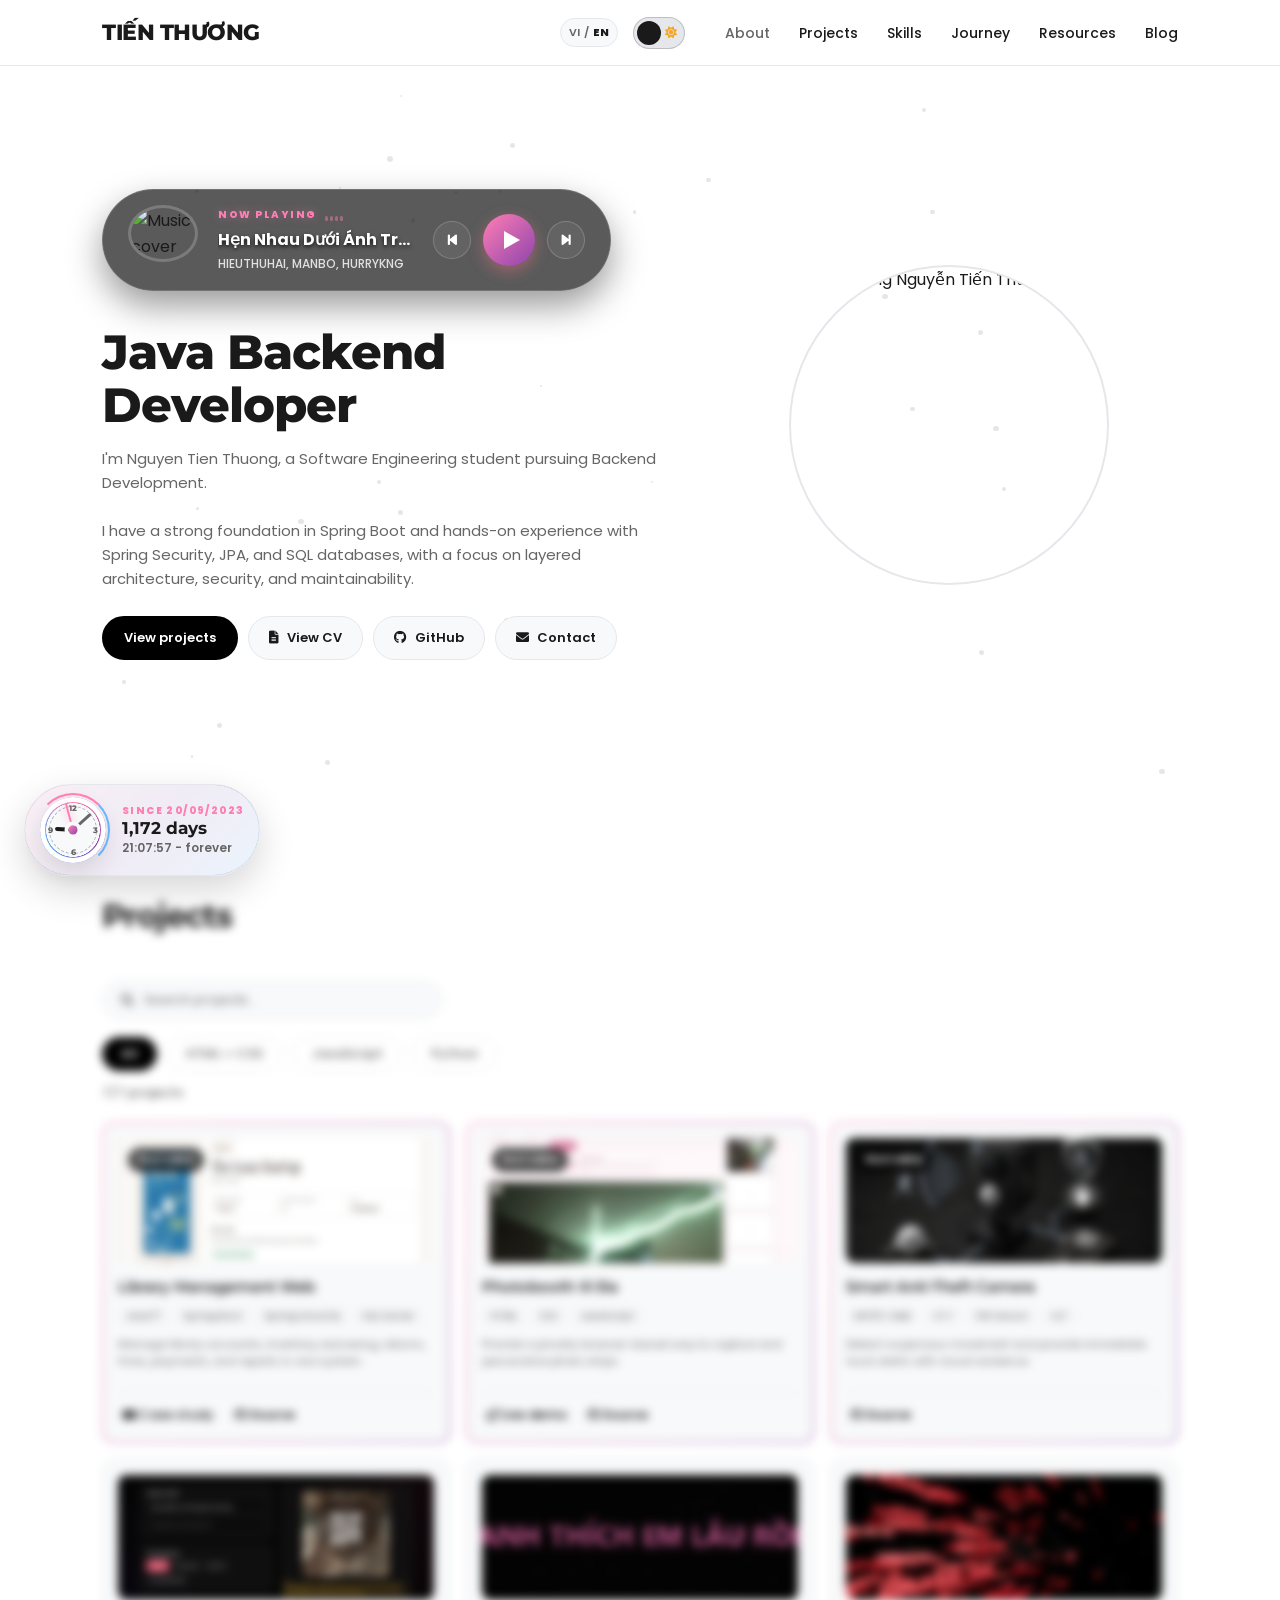
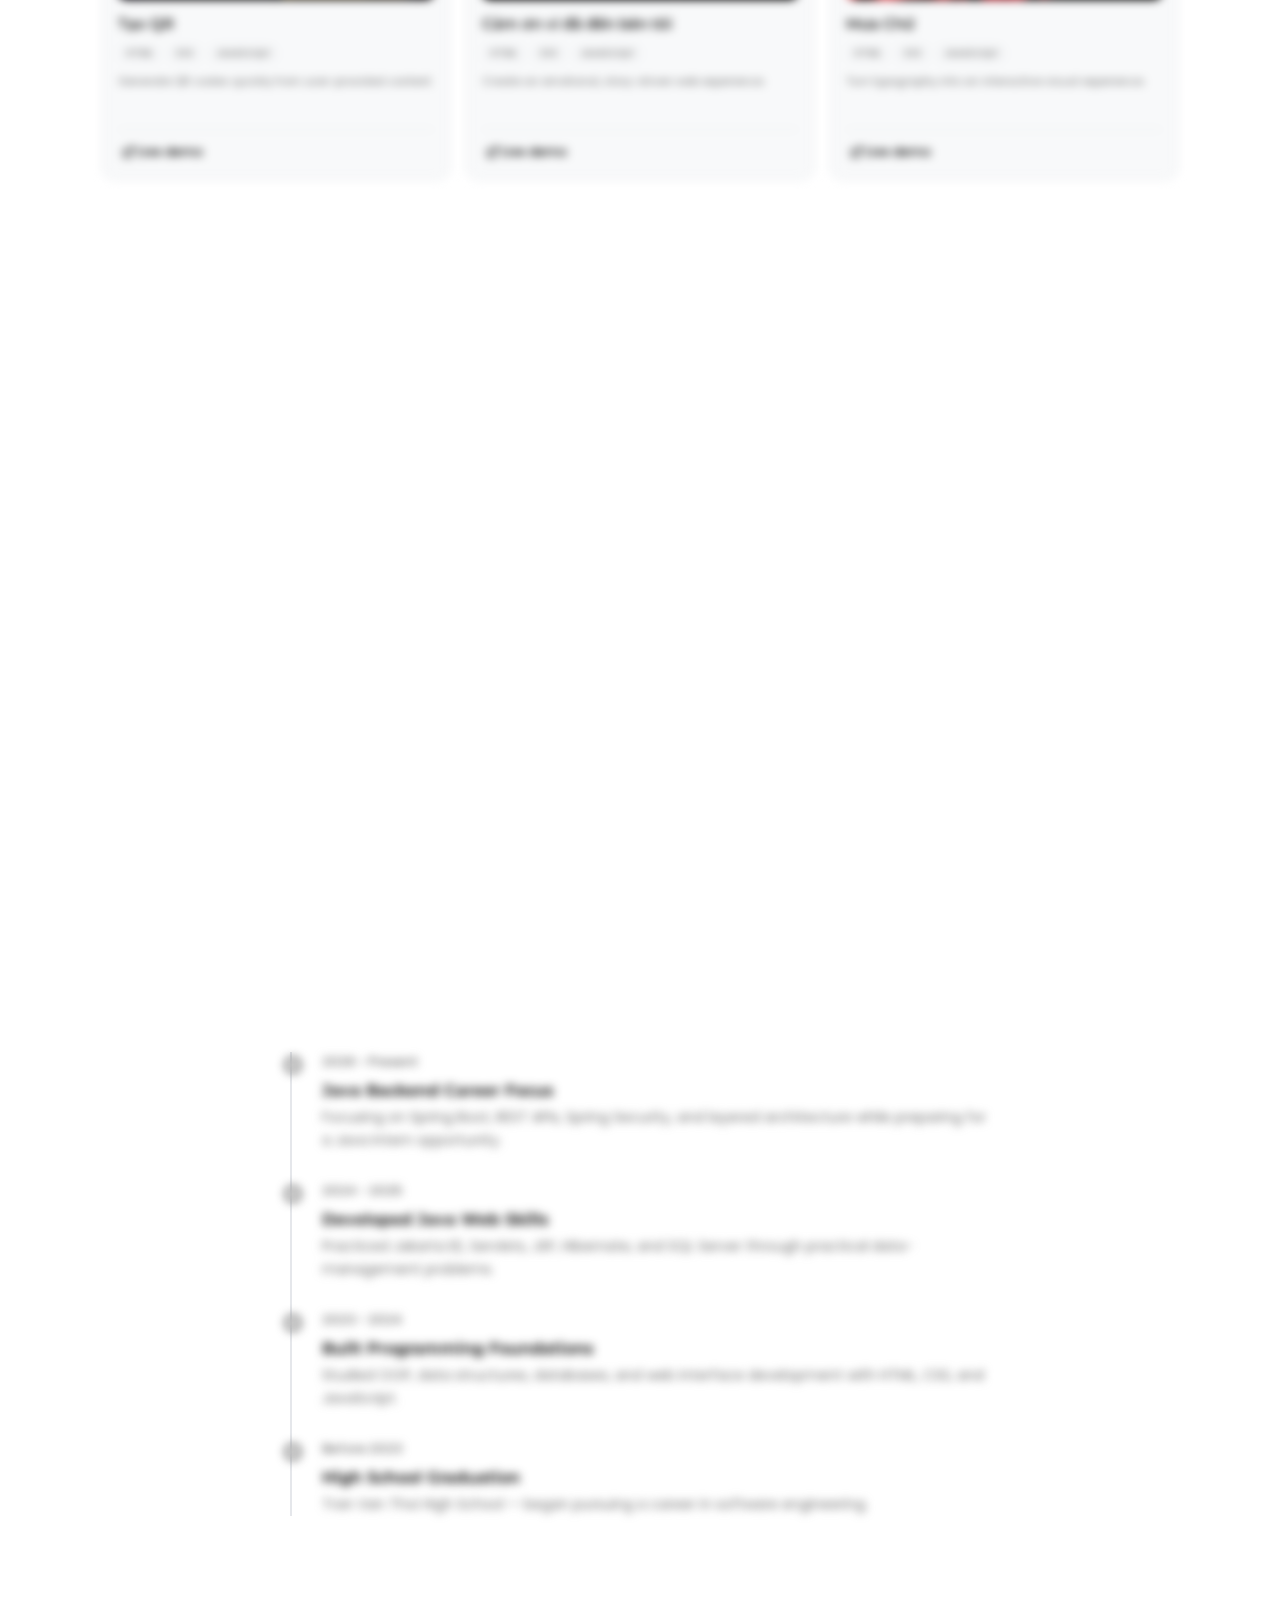
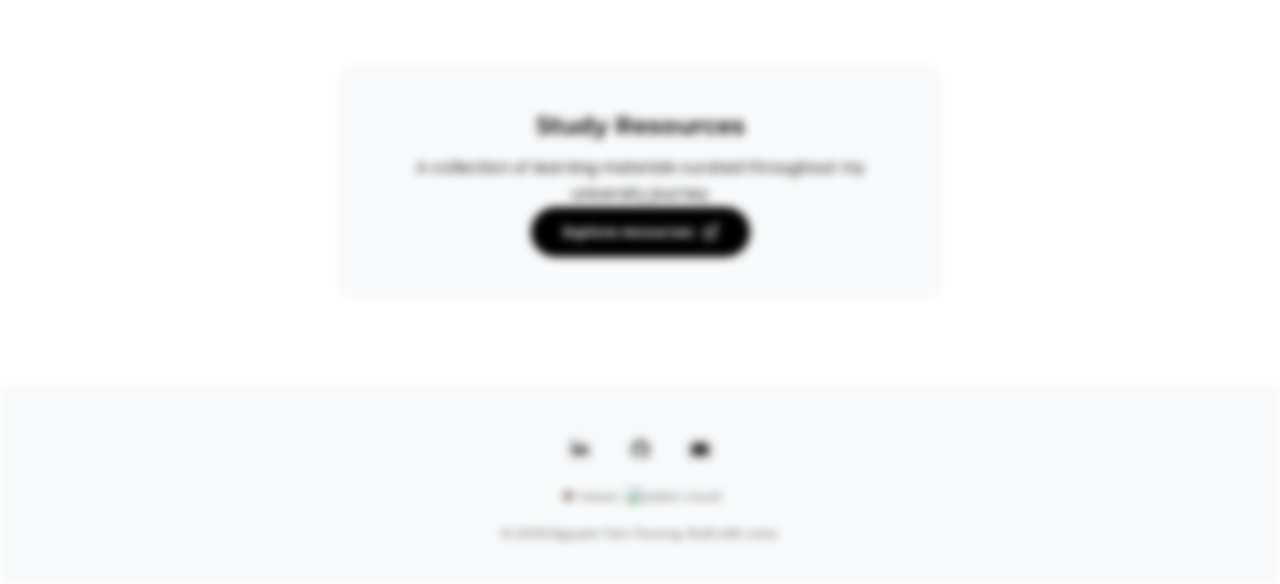
==== commit 0d4c06f3: "refactor: update index.html to Vietnamese locale, redesign hero section with music player, and modif" ====
--- a/index.html
+++ b/index.html
@@ -1,5 +1,5 @@
 <!doctype html>
-<html lang="en">
+<html lang="vi">
 
 <head>
   <meta charset="utf-8" />
@@ -15,8 +15,9 @@
 
   <link rel="canonical" href="https://thuongnt-ktpm.github.io/" />
   <meta property="og:title" content="Nguyễn Tiến Thương — Backend Developer" />
-  <meta property="og:description" content="Portfolio Backend Developer tập trung vào Java, Spring Boot và phát triển ứng dụng web." />
-  <meta property="og:image" content="image/avatar-profile.jpg" />
+  <meta property="og:description"
+    content="Portfolio Backend Developer tập trung vào Java, Spring Boot và phát triển ứng dụng web." />
+  <meta property="og:image" content="image/avata.jpg" />
   <meta property="og:url" content="https://thuongnt-ktpm.github.io/" />
   <meta property="og:type" content="website" />
 
@@ -24,7 +25,7 @@
 
   <link rel="icon" type="image/png" sizes="32x32" href="image/favicon-32x32.png" />
   <link rel="icon" type="image/png" sizes="16x16" href="image/favicon-16x16.png" />
-  <title>Nguyen Tien Thuong | Java Backend Developer</title>
+  <title>Nguyễn Tiến Thương | Backend Developer</title>
 
   <link rel="preconnect" href="https://fonts.googleapis.com" />
   <link rel="preconnect" href="https://fonts.gstatic.com" crossorigin />
@@ -35,7 +36,7 @@
   <link rel="stylesheet" href="https://cdnjs.cloudflare.com/ajax/libs/font-awesome/6.0.0/css/all.min.css" />
   <link rel="stylesheet" href="https://cdn.jsdelivr.net/gh/devicons/devicon@latest/devicon.min.css" />
 
-  <link rel="preload" href="image/avatar-profile.jpg" as="image" />
+  <link rel="preload" href="image/avata.jpg" as="image" />
   <link id="theme-link" rel="stylesheet" href="css/styles.css" />
 
   <script async src="https://www.googletagmanager.com/gtag/js?id=G-7ZXRVPT543"></script>
@@ -56,50 +57,70 @@
   <header class="animate-scroll from-top">
     <a href="#home" class="logo">Tiến Thương</a>
     <div class="header-right">
-      <button id="language-toggle" type="button" aria-label="Chuyển sang tiếng Việt"><span>VI</span><span>/</span><span class="lang-active">EN</span></button>
-      <button id="theme-toggle" type="button" aria-label="Toggle color theme">
+      <button id="language-toggle" type="button" aria-label="Switch to English"><span
+          class="lang-active">VI</span><span>/</span><span>EN</span></button>
+      <div id="theme-toggle">
         <i class="fas fa-sun icon-sun"></i><i class="fas fa-moon icon-moon"></i>
-      </button>
+      </div>
       <nav class="navbar">
         <a href="#home" class="active" data-i18n="nav_home">Giới thiệu</a>
         <a href="#projects" data-i18n="nav_projects">Dự án</a>
         <a href="#skills" data-i18n="nav_skills">Kỹ năng</a>
         <a href="#timeline" data-i18n="nav_timeline">Hành trình</a>
         <a href="#study" data-i18n="nav_study">Tài liệu</a>
-        <a href="https://thuongnt-ktpm.github.io/my-blog/" target="_blank" rel="noopener noreferrer" data-i18n="nav_blog">Bài viết</a>
+        <a href="https://thuongnt-ktpm.github.io/my-blog/" target="_blank" rel="noopener noreferrer"
+          data-i18n="nav_blog">Bài viết</a>
       </nav>
-      <button id="menu-icon" type="button" aria-label="Open navigation" aria-expanded="false"><i class="fas fa-bars"></i></button>
+      <i class="fas fa-bars" id="menu-icon"></i>
     </div>
   </header>
 
-  <section id="home" class="unified-hero profile-hero">
+  <section id="home" class="unified-hero">
     <div class="hero-particles" id="heroParticles" aria-hidden="true"></div>
-    <div class="hero-img animate-scroll from-left">
-      <img src="image/avatar-profile.jpg" alt="Chân dung Nguyễn Tiến Thương" width="290" height="290" decoding="async" fetchpriority="high" />
-    </div>
-    <div class="hero-text animate-scroll from-right">
-      <p class="profile-role" data-i18n="profile_role">SOFTWARE ENGINEERING STUDENT</p>
-      <h1 data-i18n="profile_name">Nguyen Tien Thuong</h1>
-      <p class="bio" data-i18n="profile_bio">I focus on building backend applications with Java and Spring Boot, aiming for systems that are well-structured, reliable, and scalable.</p>
-      <div class="profile-bottom">
-        <div class="profile-tags" aria-label="Technology stack">
-          <span>Java</span><span>Spring Boot</span><span>Backend</span><span>SQL</span>
-        </div>
-        <div class="profile-divider" aria-hidden="true"></div>
-        <div class="profile-links">
-          <a href="#projects"><i class="fas fa-code"></i> <span data-i18n="view_projects">View projects</span></a>
-          <a href="cv.html"><i class="fas fa-file-lines"></i> <span data-i18n="view_cv">View CV</span></a>
-          <a href="https://github.com/Thuong404-lab" target="_blank" rel="noopener noreferrer"><i class="fab fa-github"></i> GitHub</a>
-          <a href="mailto:thuongnt.ce191329@gmail.com"><i class="fas fa-envelope"></i> Gmail</a>
-          <a href="https://www.linkedin.com/in/nguyentienthuong-dev/" target="_blank" rel="noopener noreferrer"><i class="fab fa-linkedin-in"></i> LinkedIn</a>
-        </div>
-      </div>
-      <div class="credibility-list">
-        <span><i class="fas fa-briefcase"></i> <b data-i18n="target_label">Target:</b> <span data-i18n="target_value">Java Intern</span></span>
-        <span><i class="fas fa-location-dot"></i> <b data-i18n="location_label">Location:</b> Vietnam</span>
-        <span><i class="fas fa-circle-check"></i> <b data-i18n="status_label">Status:</b> <span data-i18n="status_value">Open to Internship</span></span>
-        <span><i class="fas fa-language"></i> <b data-i18n="english_label">English:</b> <span data-i18n="english_value">Good technical reading</span></span>
-      </div>
+    <div class="hero-text animate-scroll from-left">
+      <div class="music-widget" id="musicWidget">
+        <div class="album-wrapper">
+          <img src="image/avata.jpg" alt="Music cover" class="cover" id="trackCover" />
+        </div>
+        <div class="info">
+          <div class="tag"><span data-i18n="now_playing">ĐANG PHÁT</span>
+            <span class="music-visualizer"
+              aria-hidden="true"><span></span><span></span><span></span><span></span></span>
+          </div>
+          <h3 class="title" id="trackTitle">Hẹn Nhau Dưới Ánh Trăng</h3>
+          <p class="artist" id="trackArtist">HIEUTHUHAI, MANBO, HURRYKNG</p>
+        </div>
+        <div class="controls-wrapper">
+          <button class="prev-btn" id="prevBtn" aria-label="Bài trước"><i class="fas fa-step-backward"></i></button>
+          <button class="play-btn" id="playBtn" aria-label="Phát nhạc">
+            <div class="icon-play"></div>
+            <div class="icon-pause"></div>
+          </button>
+          <button class="next-btn" id="nextBtn" aria-label="Bài tiếp theo"><i class="fas fa-step-forward"></i></button>
+        </div>
+        <audio id="audioPlayer" src="music/hennhauduoianhtrang.mp3"></audio>
+      </div>
+      <h1 data-i18n="hero_title">Java Backend Developer</h1>
+      <p class="bio" data-i18n-html="hero_bio">
+        Mình là Nguyễn Tiến Thương, sinh viên chuyên ngành Kỹ thuật Phần mềm định hướng phát triển Backend.<br /><br />
+        Mình xây dựng ứng dụng web với Java, Spring Boot và cơ sở dữ liệu SQL; chú trọng kiến trúc rõ ràng,
+        khả năng bảo trì và trải nghiệm ổn định. Hiện mình đang tiếp tục hoàn thiện kỹ năng qua các dự án thực tế.
+      </p>
+      <div class="hero-cta">
+        <a href="#projects" class="study-btn" data-i18n="view_projects">Xem dự án</a>
+        <a href="image/cv.png" target="_blank" rel="noopener noreferrer" class="hero-outline-btn">
+          <i class="fas fa-file-lines"></i> <span data-i18n="view_cv">Xem CV</span>
+        </a>
+        <a href="https://github.com/thuongnt-ktpm" target="_blank" rel="noopener noreferrer" class="hero-outline-btn">
+          <i class="fab fa-github"></i> GitHub
+        </a>
+        <a href="mailto:thuongnt.ktpm@gmail.com" class="hero-outline-btn">
+          <i class="fas fa-envelope"></i> <span data-i18n="contact">Liên hệ</span>
+        </a>
+      </div>
+    </div>
+    <div class="hero-img animate-scroll from-right">
+      <img src="image/avata.jpg" alt="Chân dung Nguyễn Tiến Thương" />
     </div>
   </section>
 
@@ -108,7 +129,8 @@
 
     <div class="project-search-wrap">
       <i class="fas fa-search"></i>
-      <input type="text" id="projectSearch" placeholder="Tìm dự án..." data-i18n-placeholder="project_search" autocomplete="off" />
+      <input type="text" id="projectSearch" placeholder="Tìm dự án..." data-i18n-placeholder="project_search"
+        autocomplete="off" />
       <button type="button" id="clearProjectSearch" class="clear-search-btn" aria-label="Clear project search">
         <i class="fas fa-times"></i>
       </button>
@@ -118,9 +140,7 @@
       <button class="filter-btn active" data-filter="all" data-i18n="all">Tất cả</button>
       <button class="filter-btn" data-filter="html-css">HTML + CSS</button>
       <button class="filter-btn" data-filter="javascript">JavaScript</button>
-      <button class="filter-btn" data-filter="java">Java</button>
-      <button class="filter-btn" data-filter="backend">Backend</button>
-      <button class="filter-btn" data-filter="iot">IoT</button>
+      <button class="filter-btn" data-filter="python">Python</button>
     </div>
     <div class="project-count" id="projectCount" aria-live="polite"></div>
     <div class="projects-grid" id="projectsGrid"></div>
@@ -149,7 +169,7 @@
         <span>Java</span>
       </div>
 
-      <div class="skill-item" data-tip="Advanced · Core skill ⭐⭐⭐⭐⭐">
+      <div class="skill-item" data-tip="Beginner ⭐⭐">
         <i class="devicon-spring-original colored"></i><span>Spring Boot</span>
       </div>
       <div class="skill-item" data-tip="Intermediate ⭐⭐⭐⭐⭐">
@@ -161,9 +181,6 @@
       <div class="skill-item" data-tip="Intermediate ⭐⭐⭐⭐">
         <i class="devicon-microsoftsqlserver-plain colored"></i>
         <span>SQL Server</span>
-      </div>
-      <div class="skill-item" data-tip="API Testing ⭐⭐⭐⭐">
-        <i class="devicon-postman-plain colored"></i><span>Postman</span>
       </div>
       <div class="skill-item" data-tip="Daily use ⭐⭐⭐⭐⭐">
         <i class="devicon-github-original"></i><span>GitHub</span>
@@ -178,14 +195,16 @@
         <span class="time-stamp" data-i18n="time_now">2025 - Nay</span>
         <div class="timeline-content">
           <h3 data-i18n="timeline_1_title">Tập trung Backend Development</h3>
-          <p data-i18n="timeline_1_text">Phát triển nền tảng Java, Spring Boot, REST API và tìm hiểu quy trình triển khai ứng dụng.</p>
+          <p data-i18n="timeline_1_text">Phát triển nền tảng Java, Spring Boot, REST API và tìm hiểu quy trình triển
+            khai ứng dụng.</p>
         </div>
       </div>
       <div class="timeline-item animate-scroll from-right">
         <span class="time-stamp">2024 - 2025</span>
         <div class="timeline-content">
           <h3 data-i18n="timeline_2_title">Xây dựng nền tảng Software Engineering</h3>
-          <p data-i18n="timeline_2_text">Học OOP, cấu trúc dữ liệu, cơ sở dữ liệu và phát triển các dự án web cá nhân.</p>
+          <p data-i18n="timeline_2_text">Học OOP, cấu trúc dữ liệu, cơ sở dữ liệu và phát triển các dự án web cá nhân.
+          </p>
         </div>
       </div>
       <div class="timeline-item animate-scroll from-left">
@@ -199,19 +218,10 @@
         <span class="time-stamp" data-i18n="time_before">Trước 2023</span>
         <div class="timeline-content">
           <h3 data-i18n="timeline_4_title">Tốt nghiệp THPT</h3>
-          <p data-i18n="timeline_4_text">THPT Trần Văn Thời — bước đầu xác định định hướng theo ngành công nghệ phần mềm.</p>
-        </div>
-      </div>
-    </div>
-  </section>
-
-  <section id="credentials">
-    <h2 class="heading animate-scroll from-bottom" data-i18n="credentials_title">Credentials</h2>
-    <div class="credentials-grid">
-      <article class="credential-card animate-scroll from-bottom"><i class="fas fa-graduation-cap"></i><span data-i18n="education_label">Education</span><h3 data-i18n="education_value">Software Engineering — FPT University</h3><p data-i18n="gpa_value">Cumulative GPA: 3.1/4.0</p></article>
-      <article class="credential-card animate-scroll from-bottom"><i class="fas fa-certificate"></i><span>HKUST · 2026</span><h3 data-i18n="cert_se">Software Engineering Specialization</h3><p data-i18n="cert_se_text">UML, testing, design patterns, and project management.</p></article>
-      <article class="credential-card animate-scroll from-bottom"><i class="fas fa-pen-ruler"></i><span>University of Michigan · 2026</span><h3 data-i18n="cert_ux">UX Research and Design</h3><p data-i18n="cert_ux_text">Research, prototyping, and usability testing.</p></article>
-      <article class="credential-card animate-scroll from-bottom"><i class="fas fa-award"></i><span>FPT University · Summer 2025</span><h3 data-i18n="award_title">Excellent Student Award</h3><p data-i18n="award_text">Recognition for strong academic performance.</p></article>
+          <p data-i18n="timeline_4_text">THPT Trần Văn Thời — bước đầu xác định định hướng theo ngành công nghệ phần
+            mềm.</p>
+        </div>
+      </div>
     </div>
   </section>
 
@@ -219,7 +229,7 @@
     <div class="study-banner animate-scroll from-bottom">
       <h2 data-i18n="study_title">Tài liệu học tập</h2>
       <p data-i18n="study_text">Kho tài liệu mình tổng hợp trong quá trình học đại học</p>
-      <a href="https://tienthuong.vercel.app/" target="_blank" rel="noopener noreferrer" class="study-btn">
+      <a href="https://thuongnt-ktpm.github.io/learn/" target="_blank" rel="noopener noreferrer" class="study-btn">
         <span data-i18n="study_action">Khám phá tài liệu</span>
         <i class="fas fa-external-link-alt" style="margin-left: 10px"></i>
       </a>
@@ -229,6 +239,57 @@
   <button id="scroll-top" aria-label="Scroll to top">
     <i class="fas fa-arrow-up"></i>
   </button>
+
+  <div class="forever-clock" id="foreverClock" role="button" tabindex="0" aria-label="Time since 20/09/2023"
+    aria-expanded="false" aria-controls="foreverClockPanel">
+    <div class="clock-face" aria-hidden="true">
+      <span class="clock-mark mark-12">12</span>
+      <span class="clock-mark mark-3">3</span>
+      <span class="clock-mark mark-6">6</span>
+      <span class="clock-mark mark-9">9</span>
+      <span class="clock-hand hour-hand" id="clockHourHand"></span>
+      <span class="clock-hand minute-hand" id="clockMinuteHand"></span>
+      <span class="clock-hand second-hand" id="clockSecondHand"></span>
+      <span class="clock-center"></span>
+      <span class="clock-orbit"></span>
+    </div>
+    <div class="clock-copy">
+      <span class="clock-label" data-i18n="since">TỪ 20/09/2023</span>
+      <strong id="foreverDays">0 ngày</strong>
+      <span id="foreverTime">00:00:00</span>
+    </div>
+    <div class="clock-panel" id="foreverClockPanel" role="dialog" aria-label="Clock details">
+      <div class="clock-panel-head">
+        <span data-i18n="clock_title">Kỷ niệm đại học</span>
+        <button type="button" id="closeForeverClock" aria-label="Close clock details">
+          <i class="fas fa-times"></i>
+        </button>
+      </div>
+      <p class="clock-panel-note" data-i18n="clock_note">
+        20/09/2023 - ngày mình bước chân vào đại học, bắt đầu một hành trình mới với thật nhiều kỷ niệm.
+      </p>
+      <div class="clock-panel-row">
+        <span data-i18n="milestone">Cột mốc</span>
+        <strong data-i18n="first_day">Ngày đầu vào đại học</strong>
+      </div>
+      <div class="clock-panel-row">
+        <span data-i18n="started">Bắt đầu</span>
+        <strong>20/09/2023</strong>
+      </div>
+      <div class="clock-panel-row">
+        <span data-i18n="days_passed">Số ngày đã qua</span>
+        <strong id="clockDetailDays">0</strong>
+      </div>
+      <div class="clock-panel-row">
+        <span data-i18n="today_count">Thời gian hôm nay</span>
+        <strong id="clockDetailTime">00:00:00</strong>
+      </div>
+      <div class="clock-panel-row">
+        <span data-i18n="meaning">Ý nghĩa</span>
+        <strong data-i18n="still_growing">Vẫn đang trưởng thành</strong>
+      </div>
+    </div>
+  </div>
 
   <footer class="animate-scroll from-bottom" id="end">
     <div class="social-icons" id="socialLinks">
@@ -317,11 +378,13 @@
 
   <script src="js/config.js" defer></script>
   <script src="js/i18n.js" defer></script>
+  <script src="js/notifications.js" defer></script>
   <script src="js/ui-core.js" defer></script>
   <script src="js/navigation.js" defer></script>
   <script src="js/effects.js" defer></script>
   <script src="js/projects.js" defer></script>
+  <script src="js/music.js" defer></script>
 
 </body>
 
-</html>
+</html>
